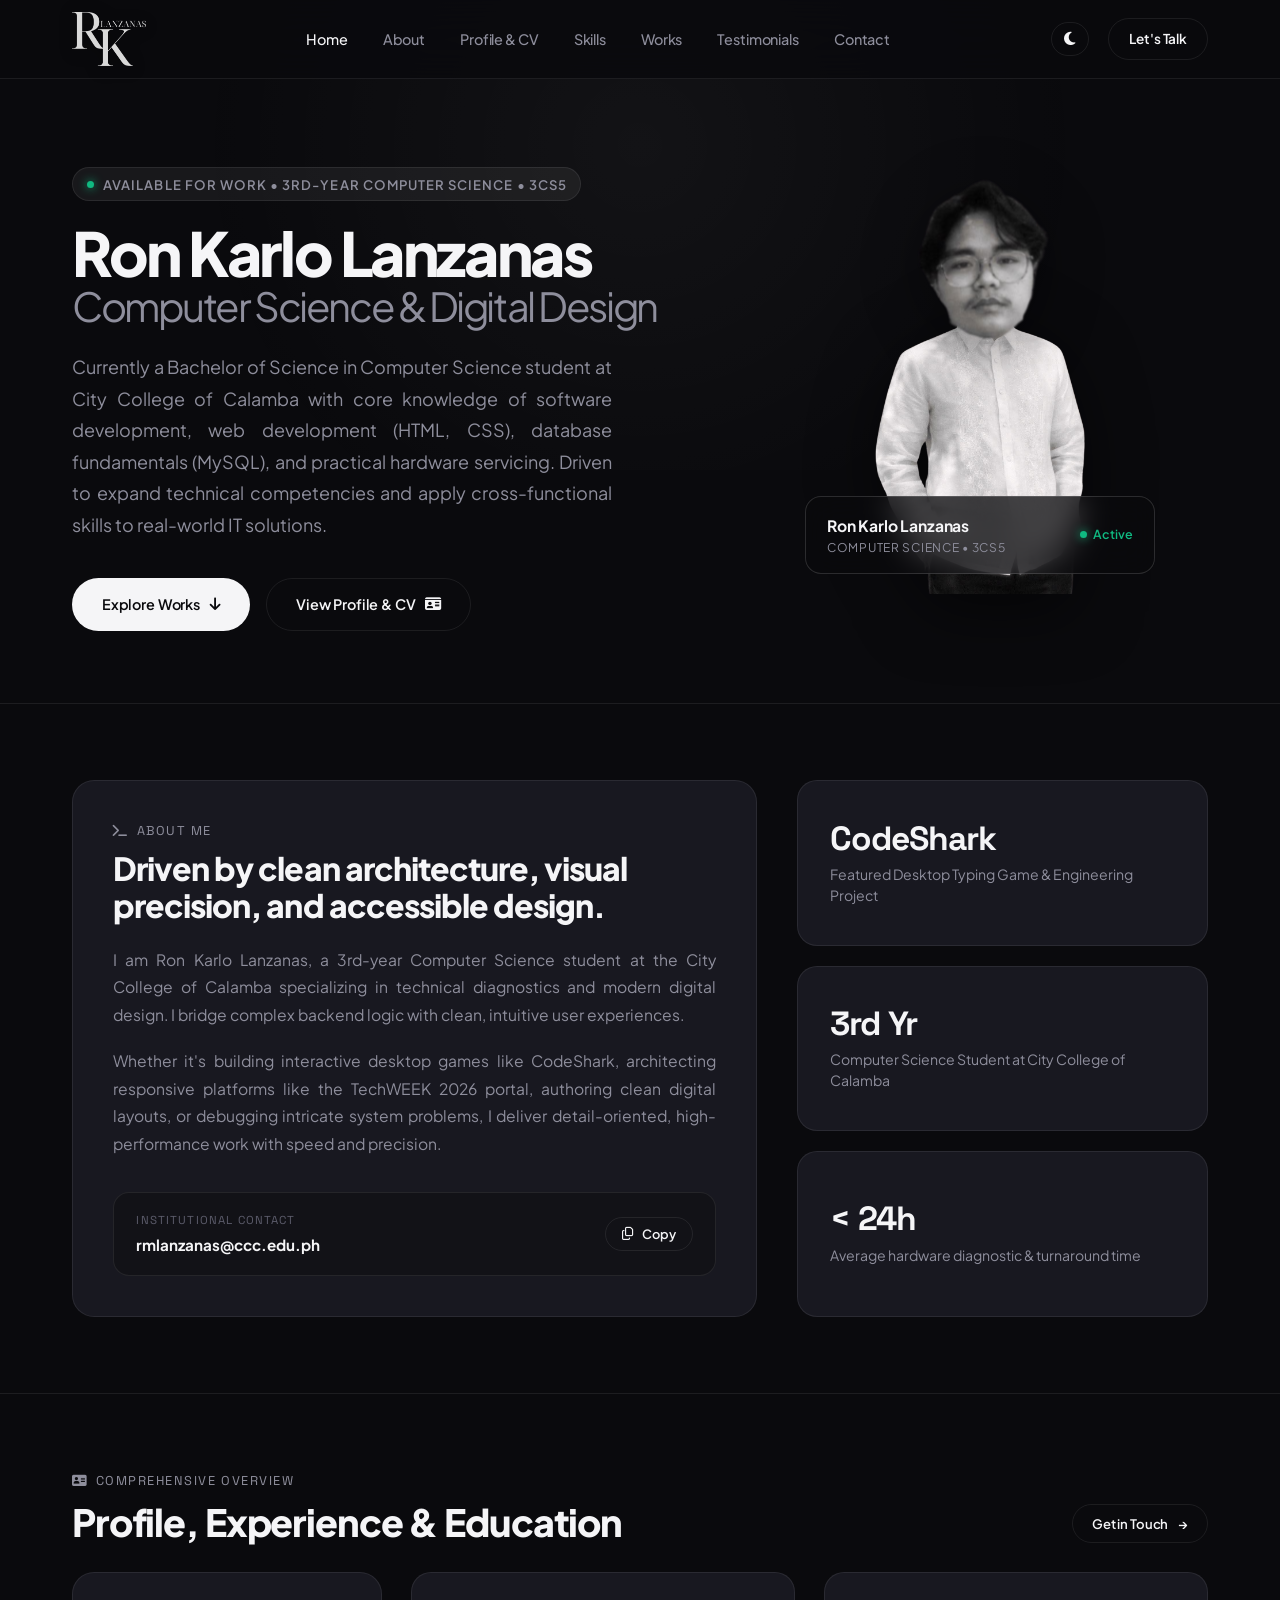
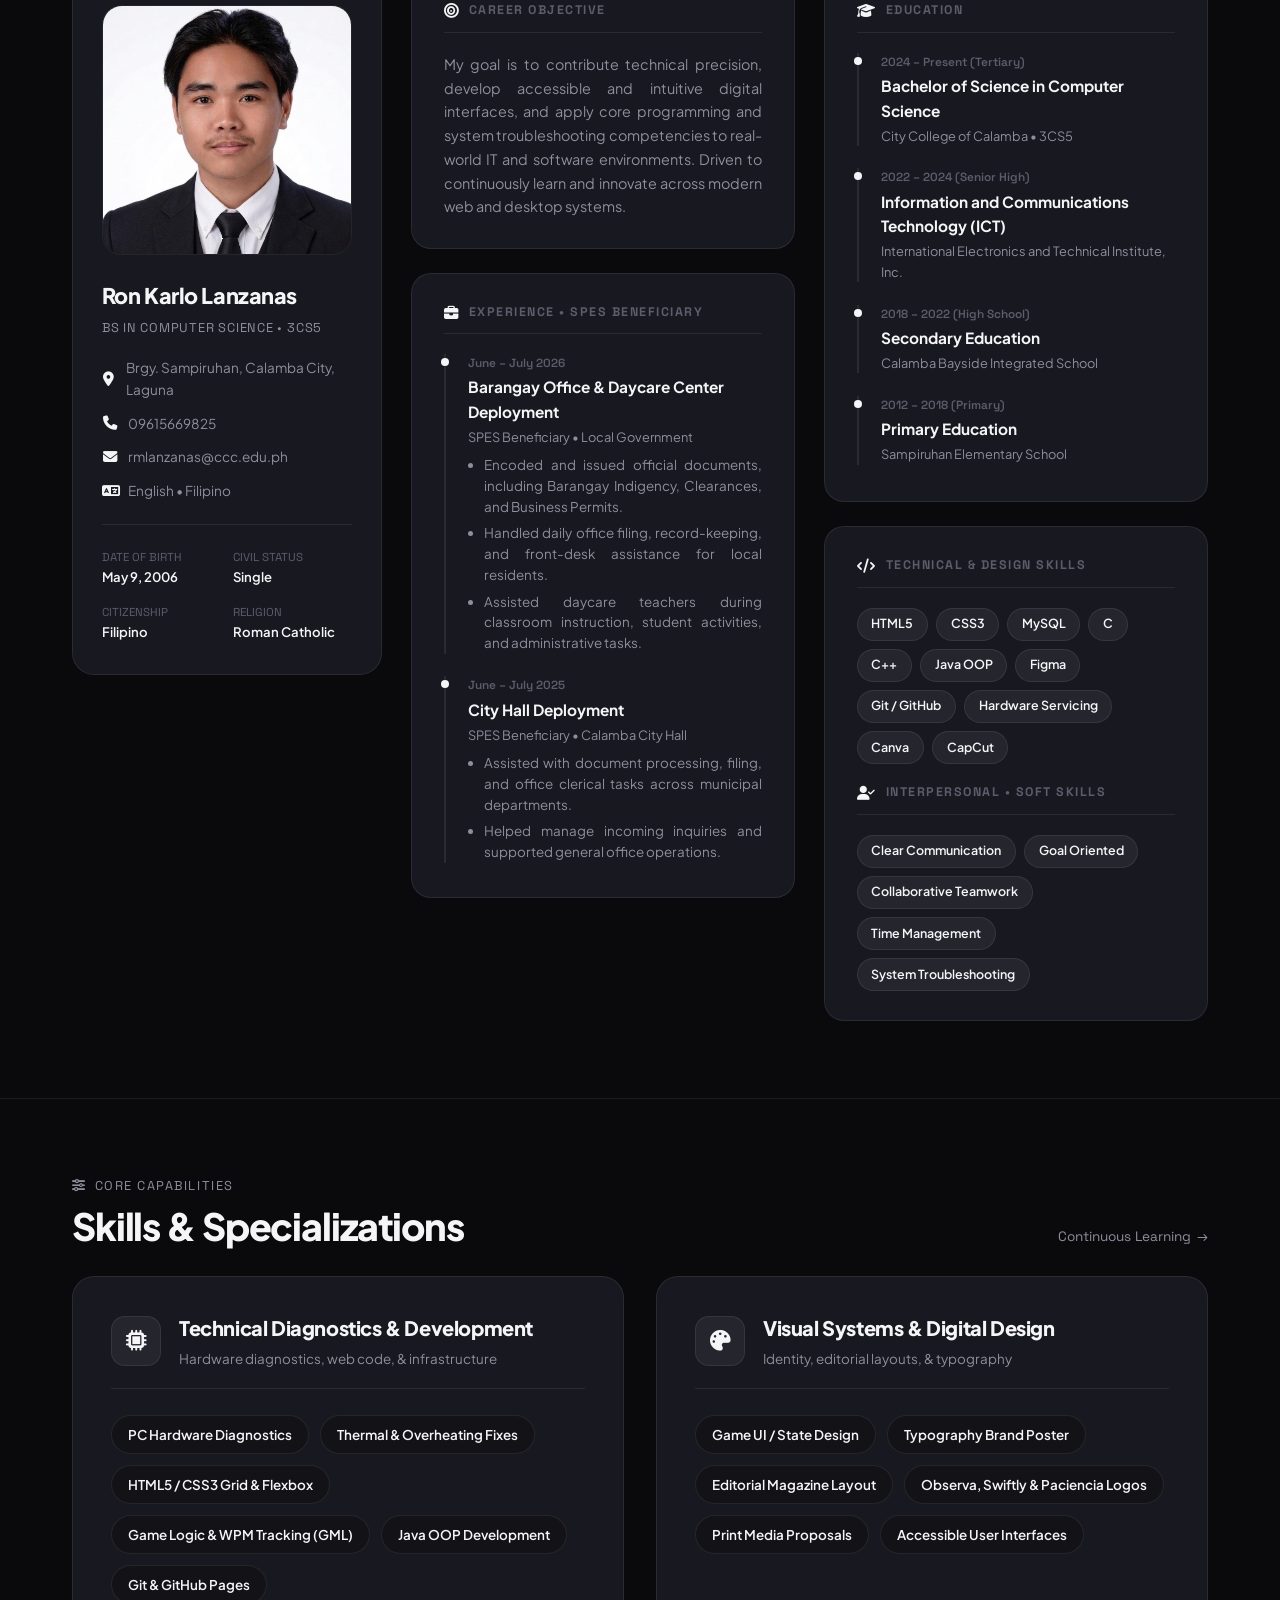
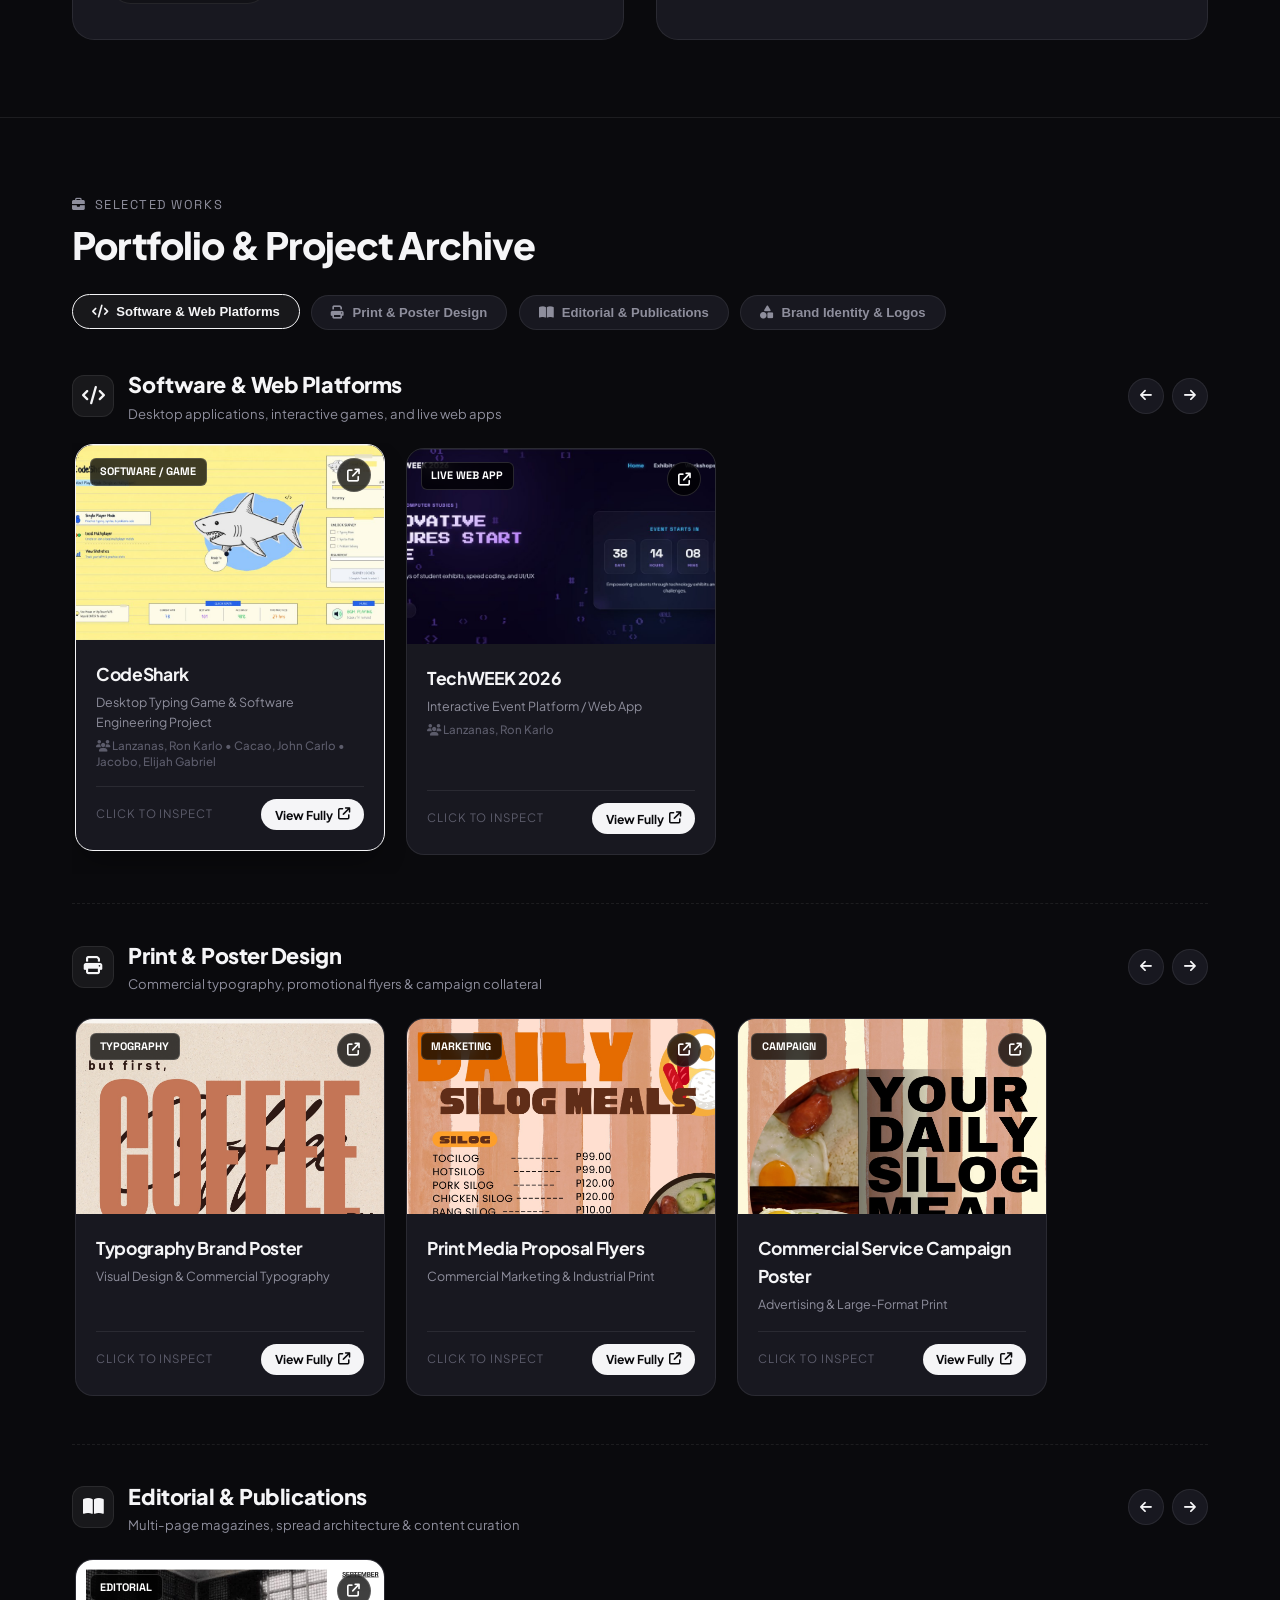
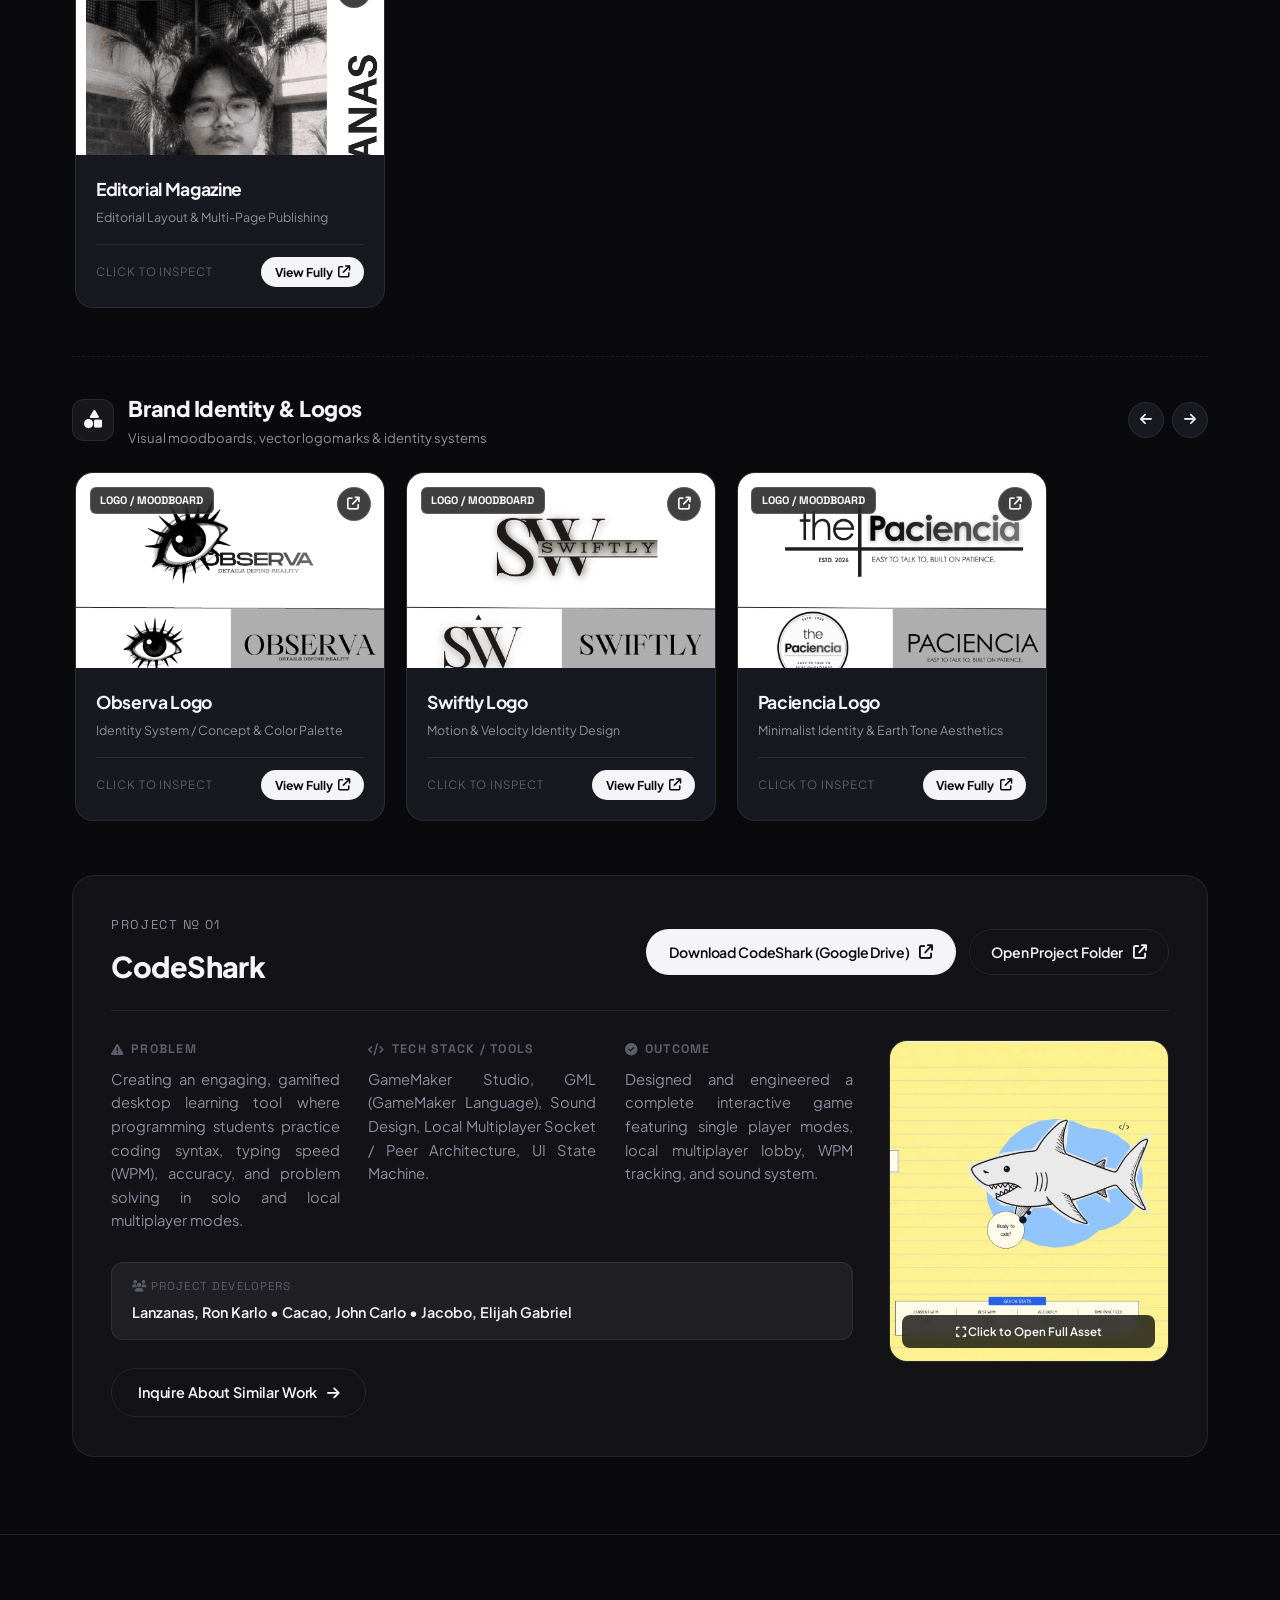
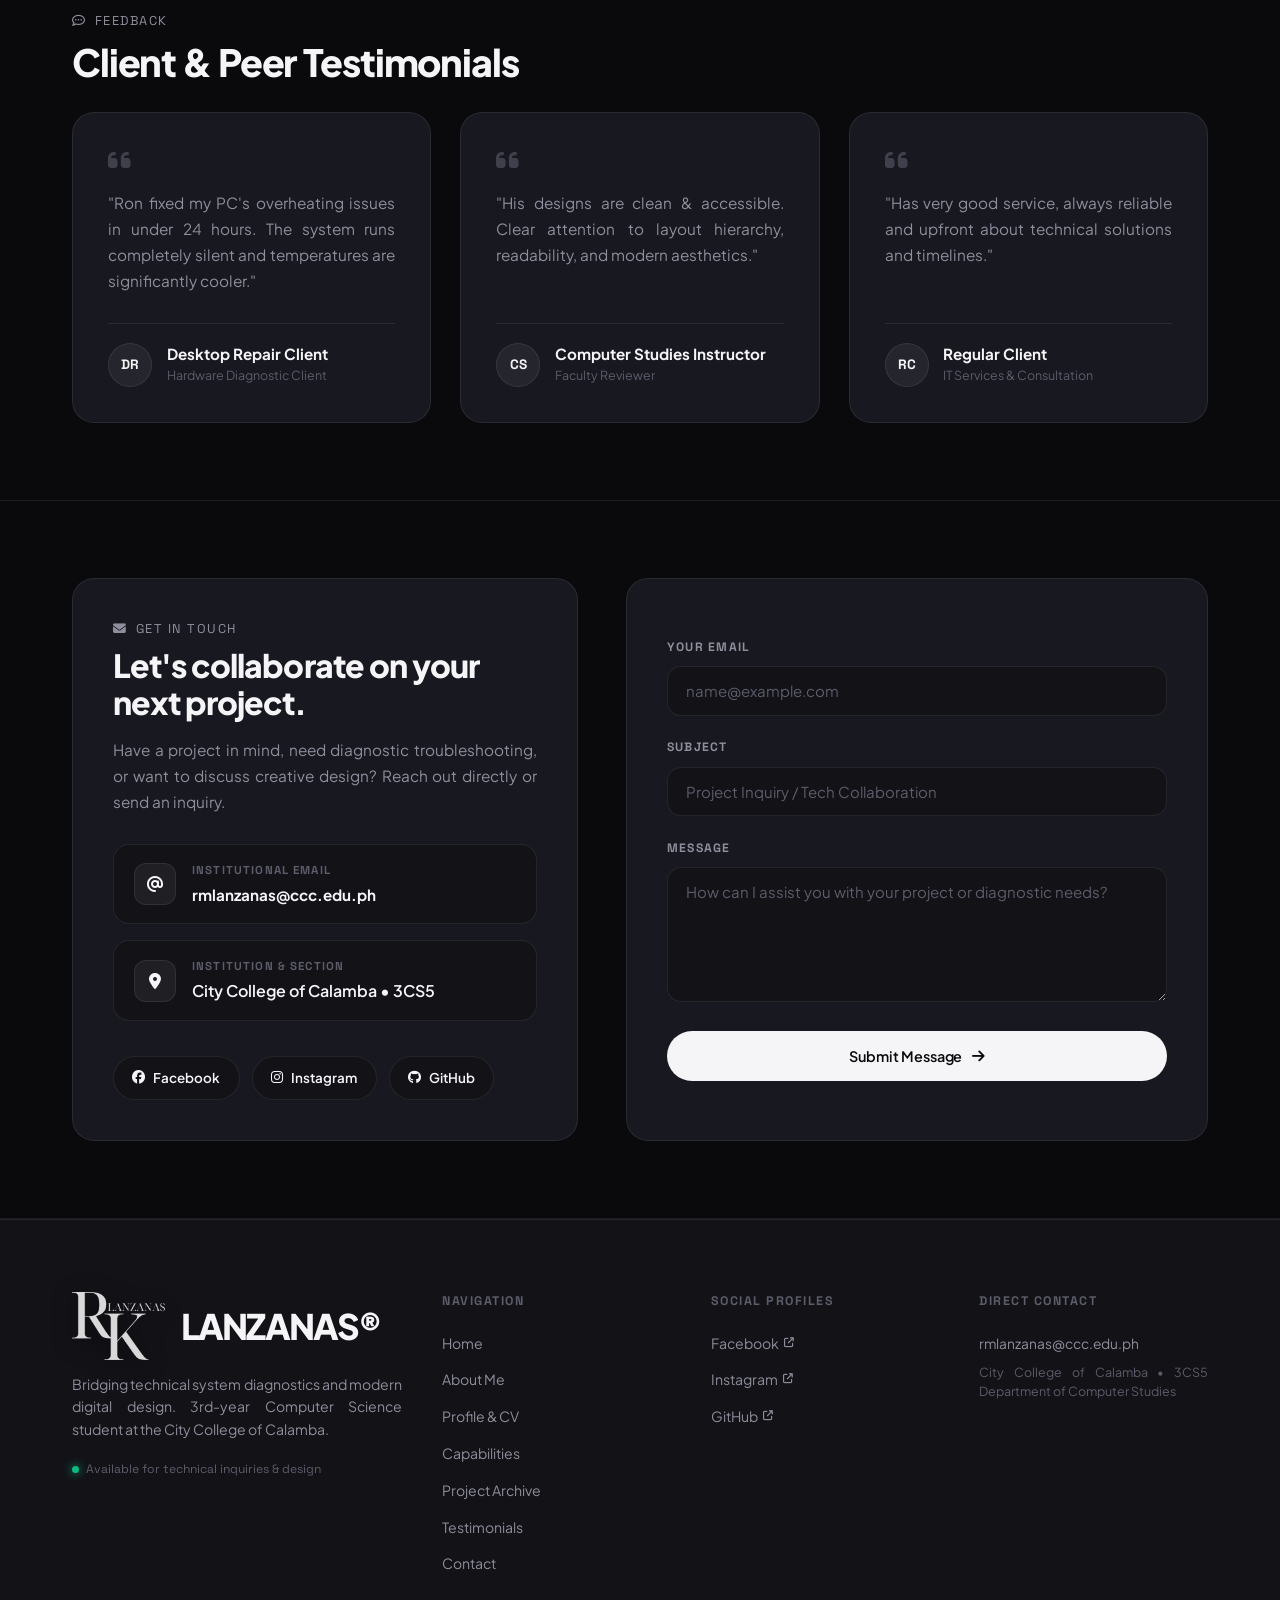
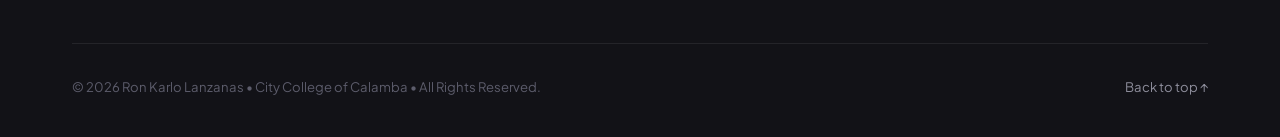
==== index.html @ 0e7bd40b "Initial commit: Ron Karlo Lanzanas Portfolio" ====
<!DOCTYPE html>
<html lang="en">
<head>
  <meta charset="UTF-8">
  <meta name="viewport" content="width=device-width, initial-scale=1.0">
  <title>Ron Karlo Lanzanas — Creative &amp; Technical Portfolio</title>
  
  <!-- Website Favicon from uploaded logo -->
  <link rel="icon" type="image/png" href="site-logo.png">

  <!-- Modern Clean Typography Fonts -->
  <link rel="preconnect" href="https://fonts.googleapis.com">
  <link rel="preconnect" href="https://fonts.gstatic.com" crossorigin>
  <link href="https://fonts.googleapis.com/css2?family=Plus+Jakarta+Sans:wght@300;400;500;600;700;800&family=Space+Grotesk:wght@400;500;600;700&display=swap" rel="stylesheet">
  
  <!-- FontAwesome Icons -->
  <link rel="stylesheet" href="https://cdnjs.cloudflare.com/ajax/libs/font-awesome/6.5.1/css/all.min.css">
  
  <!-- External CSS Stylesheet -->
  <link rel="stylesheet" href="css/style.css">
</head>
<body>

  <!-- Ambient lighting effect -->
  <div class="bg-ambient"></div>

  <!-- Header / Navigation Bar -->
  <header>
    <div class="container nav-inner">
      <a href="#home" class="brand-logo" title="Ron Karlo Lanzanas Portfolio">
        <img src="site-logo.png" alt="Ron Karlo Lanzanas Logo" class="nav-logo-img">
      </a>

      <ul class="nav-links">
        <li><a href="#home" class="active">Home</a></li>
        <li><a href="#about">About</a></li>
        <li><a href="#profile-overview">Profile &amp; CV</a></li>
        <li><a href="#skills">Skills</a></li>
        <li><a href="#portfolio">Works</a></li>
        <li><a href="#testimonials">Testimonials</a></li>
        <li><a href="#contact">Contact</a></li>
      </ul>

      <div class="nav-actions">
        <button id="themeToggle" class="theme-toggle-btn" title="Toggle Theme" aria-label="Toggle Theme">
          <i class="fa-solid fa-moon"></i>
        </button>
        <a href="#contact" class="btn btn-outline" style="padding: 0.55rem 1.25rem; font-size: 0.85rem;">Let's Talk</a>
      </div>
    </div>
  </header>

  <!-- Hero Section -->
  <section id="home" class="hero-section">
    <div class="container hero-grid">
      <div class="hero-text-content">
        <div class="hero-meta">
          <span class="hero-meta-dot"></span>
          <span>Available for work &bull; 3rd-Year Computer Science &bull; 3CS5</span>
        </div>
        
        <h1 class="hero-title">
          Ron Karlo Lanzanas
          <span>Computer Science &amp; Digital Design</span>
        </h1>

        <!-- User's profile summary -->
        <p class="hero-description">
          Currently a Bachelor of Science in Computer Science student at City College of Calamba with core knowledge of software development, web development (HTML, CSS), database fundamentals (MySQL), and practical hardware servicing. Driven to expand technical competencies and apply cross-functional skills to real-world IT solutions.
        </p>

        <div class="hero-actions">
          <a href="#portfolio" class="btn btn-primary">
            <span>Explore Works</span>
            <i class="fa-solid fa-arrow-down"></i>
          </a>
          <a href="#profile-overview" class="btn btn-outline">
            <span>View Profile &amp; CV</span>
            <i class="fa-solid fa-id-card"></i>
          </a>
        </div>
      </div>

      <!-- Hero Portrait Cutout with Interactive Cursor-Following Head -->
      <div class="hero-image-wrapper">
        <div class="hero-card-stack">
          <div class="profile-card" id="heroProfileCard">
            <img src="ron-body-nobg.png" id="heroBodyImg" class="hero-body-layer" alt="Ron Karlo Lanzanas Body Cutout">
            <img src="ron-head-nobg.png" id="heroHeadImg" class="hero-head-layer" alt="Ron Karlo Lanzanas Interactive Head">

            <div class="profile-badge-overlay">
              <div>
                <div class="badge-name">Ron Karlo Lanzanas</div>
                <div class="badge-role">Computer Science &bull; 3CS5</div>
              </div>
              <div class="badge-status">
                <span class="hero-meta-dot"></span> <span id="heroStatusLabel">Active</span>
              </div>
            </div>
          </div>
        </div>
      </div>
    </div>
  </section>

  <!-- About Me Section -->
  <section id="about" class="section-padding">
    <div class="container">
      <div class="about-grid">
        <div class="about-content">
          <div class="section-label">
            <i class="fa-solid fa-terminal"></i> About Me
          </div>
          <h2 class="section-title">Driven by clean architecture, visual precision, and accessible design.</h2>
          <p>
            I am Ron Karlo Lanzanas, a 3rd-year Computer Science student at the City College of Calamba specializing in technical diagnostics and modern digital design. I bridge complex backend logic with clean, intuitive user experiences.
          </p>
          <p>
            Whether it's building interactive desktop games like CodeShark, architecting responsive platforms like the TechWEEK 2026 portal, authoring clean digital layouts, or debugging intricate system problems, I deliver detail-oriented, high-performance work with speed and precision.
          </p>

          <div class="about-email-box">
            <div>
              <div class="email-label">Institutional Contact</div>
              <div class="email-val">rmlanzanas@ccc.edu.ph</div>
            </div>
            <button class="btn btn-outline" style="padding: 0.5rem 1rem; font-size: 0.8rem;" onclick="copyEmail()">
              <i class="fa-regular fa-copy"></i> Copy
            </button>
          </div>
        </div>

        <div class="about-visual-card">
          <div class="about-stat">
            <div class="about-stat-num">CodeShark</div>
            <div class="about-stat-desc">Featured Desktop Typing Game &amp; Engineering Project</div>
          </div>
          <div class="about-stat">
            <div class="about-stat-num">3rd Yr</div>
            <div class="about-stat-desc">Computer Science Student at City College of Calamba</div>
          </div>
          <div class="about-stat">
            <div class="about-stat-num">&lt; 24h</div>
            <div class="about-stat-desc">Average hardware diagnostic &amp; turnaround time</div>
          </div>
        </div>
      </div>
    </div>
  </section>

  <!-- =====================================================================
       PROFILE & CV OVERVIEW (Structured after Reference 1 with Data from Reference 2)
       ===================================================================== -->
  <section id="profile-overview" class="cv-overview-section">
    <div class="container">
      <div class="section-header">
        <div>
          <div class="section-label"><i class="fa-solid fa-address-card"></i> Comprehensive Overview</div>
          <h2 class="section-title">Profile, Experience &amp; Education</h2>
        </div>
        <div class="section-link-action">
          <a href="#contact" class="btn btn-outline" style="padding: 0.5rem 1.2rem; font-size: 0.82rem;">
            <span>Get in Touch</span> &rarr;
          </a>
        </div>
      </div>

      <div class="cv-grid-container">
        <!-- Col 1: Identity Card & Personal Info -->
        <div class="cv-card-identity">
          <div>
            <div class="cv-avatar-box">
              <img src="formal_portrait.jpg" alt="Ron Karlo Lanzanas Formal Photo">
            </div>

            <h3 class="cv-identity-name">Ron Karlo Lanzanas</h3>
            <p class="cv-identity-title">BS in Computer Science &bull; 3CS5</p>

            <ul class="cv-meta-list">
              <li>
                <i class="fa-solid fa-location-dot"></i>
                <span>Brgy. Sampiruhan, Calamba City, Laguna</span>
              </li>
              <li>
                <i class="fa-solid fa-phone"></i>
                <span>09615669825</span>
              </li>
              <li>
                <i class="fa-solid fa-envelope"></i>
                <span>rmlanzanas@ccc.edu.ph</span>
              </li>
              <li>
                <i class="fa-solid fa-language"></i>
                <span>English &bull; Filipino</span>
              </li>
            </ul>
          </div>

          <div style="padding-top: 1.2rem; border-top: 1px solid var(--border-color);">
            <div class="cv-data-grid">
              <div class="cv-data-item">
                <span class="cv-data-label">Date of Birth</span>
                <p class="cv-data-value">May 9, 2006</p>
              </div>
              <div class="cv-data-item">
                <span class="cv-data-label">Civil Status</span>
                <p class="cv-data-value">Single</p>
              </div>
              <div class="cv-data-item">
                <span class="cv-data-label">Citizenship</span>
                <p class="cv-data-value">Filipino</p>
              </div>
              <div class="cv-data-item">
                <span class="cv-data-label">Religion</span>
                <p class="cv-data-value">Roman Catholic</p>
              </div>
            </div>
          </div>
        </div>

        <!-- Col 2: Experience & Career Objective -->
        <div>
          <!-- Career Objective (Inspired by Ref 1 Objective box) -->
          <div class="cv-block">
            <div class="cv-block-header">
              <i class="fa-solid fa-bullseye"></i> Career Objective
            </div>
            <p style="font-size: 0.9rem; color: var(--text-muted); line-height: 1.65;">
              My goal is to contribute technical precision, develop accessible and intuitive digital interfaces, and apply core programming and system troubleshooting competencies to real-world IT and software environments. Driven to continuously learn and innovate across modern web and desktop systems.
            </p>
          </div>

          <!-- Professional Experience (from Resume) -->
          <div class="cv-block">
            <div class="cv-block-header">
              <i class="fa-solid fa-briefcase"></i> Experience &bull; SPES Beneficiary
            </div>

            <!-- Job 1 -->
            <div class="cv-timeline-item">
              <div class="cv-item-date">June &ndash; July 2026</div>
              <div class="cv-item-role">Barangay Office &amp; Daycare Center Deployment</div>
              <div class="cv-item-place">SPES Beneficiary &bull; Local Government</div>
              <ul class="cv-item-desc">
                <li>Encoded and issued official documents, including Barangay Indigency, Clearances, and Business Permits.</li>
                <li>Handled daily office filing, record-keeping, and front-desk assistance for local residents.</li>
                <li>Assisted daycare teachers during classroom instruction, student activities, and administrative tasks.</li>
              </ul>
            </div>

            <!-- Job 2 -->
            <div class="cv-timeline-item">
              <div class="cv-item-date">June &ndash; July 2025</div>
              <div class="cv-item-role">City Hall Deployment</div>
              <div class="cv-item-place">SPES Beneficiary &bull; Calamba City Hall</div>
              <ul class="cv-item-desc">
                <li>Assisted with document processing, filing, and office clerical tasks across municipal departments.</li>
                <li>Helped manage incoming inquiries and supported general office operations.</li>
              </ul>
            </div>
          </div>
        </div>

        <!-- Col 3: Education & Technical Competencies -->
        <div>
          <!-- Education History -->
          <div class="cv-block">
            <div class="cv-block-header">
              <i class="fa-solid fa-graduation-cap"></i> Education
            </div>

            <div class="cv-timeline-item">
              <div class="cv-item-date">2024 &ndash; Present (Tertiary)</div>
              <div class="cv-item-role">Bachelor of Science in Computer Science</div>
              <div class="cv-item-place">City College of Calamba &bull; 3CS5</div>
            </div>

            <div class="cv-timeline-item">
              <div class="cv-item-date">2022 &ndash; 2024 (Senior High)</div>
              <div class="cv-item-role">Information and Communications Technology (ICT)</div>
              <div class="cv-item-place">International Electronics and Technical Institute, Inc.</div>
            </div>

            <div class="cv-timeline-item">
              <div class="cv-item-date">2018 &ndash; 2022 (High School)</div>
              <div class="cv-item-role">Secondary Education</div>
              <div class="cv-item-place">Calamba Bayside Integrated School</div>
            </div>

            <div class="cv-timeline-item">
              <div class="cv-item-date">2012 &ndash; 2018 (Primary)</div>
              <div class="cv-item-role">Primary Education</div>
              <div class="cv-item-place">Sampiruhan Elementary School</div>
            </div>
          </div>

          <!-- Hard & Soft Skills Box (Inspired by Ref 1 Hard/Soft Skills layout) -->
          <div class="cv-block">
            <div class="cv-block-header">
              <i class="fa-solid fa-code"></i> Technical &amp; Design Skills
            </div>
            <div class="cv-pills-row" style="margin-bottom: 1.2rem;">
              <span class="cv-pill">HTML5</span>
              <span class="cv-pill">CSS3</span>
              <span class="cv-pill">MySQL</span>
              <span class="cv-pill">C</span>
              <span class="cv-pill">C++</span>
              <span class="cv-pill">Java OOP</span>
              <span class="cv-pill">Figma</span>
              <span class="cv-pill">Git / GitHub</span>
              <span class="cv-pill">Hardware Servicing</span>
              <span class="cv-pill">Canva</span>
              <span class="cv-pill">CapCut</span>
            </div>

            <div class="cv-block-header" style="margin-top: 1.2rem;">
              <i class="fa-solid fa-user-check"></i> Interpersonal &bull; Soft Skills
            </div>
            <div class="cv-pills-row">
              <span class="cv-pill">Clear Communication</span>
              <span class="cv-pill">Goal Oriented</span>
              <span class="cv-pill">Collaborative Teamwork</span>
              <span class="cv-pill">Time Management</span>
              <span class="cv-pill">System Troubleshooting</span>
            </div>
          </div>
        </div>
      </div>
    </div>
  </section>

  <!-- Skills Section -->
  <section id="skills" class="section-padding">
    <div class="container">
      <div class="section-header">
        <div>
          <div class="section-label"><i class="fa-solid fa-sliders"></i> Core Capabilities</div>
          <h2 class="section-title">Skills &amp; Specializations</h2>
        </div>
        <div class="section-link-action">
          <span>Continuous Learning</span> &rarr;
        </div>
      </div>

      <div class="skills-grid">
        <!-- Technical Skills -->
        <div class="skill-category-card">
          <div class="skill-cat-header">
            <div class="skill-icon-box">
              <i class="fa-solid fa-microchip"></i>
            </div>
            <div>
              <h3 class="skill-cat-title">Technical Diagnostics &amp; Development</h3>
              <p class="skill-cat-subtitle">Hardware diagnostics, web code, &amp; infrastructure</p>
            </div>
          </div>
          <div class="skill-tags">
            <span class="skill-tag">PC Hardware Diagnostics</span>
            <span class="skill-tag">Thermal &amp; Overheating Fixes</span>
            <span class="skill-tag">HTML5 / CSS3 Grid &amp; Flexbox</span>
            <span class="skill-tag">Game Logic &amp; WPM Tracking (GML)</span>
            <span class="skill-tag">Java OOP Development</span>
            <span class="skill-tag">Git &amp; GitHub Pages</span>
          </div>
        </div>

        <!-- Design & Analytical Skills -->
        <div class="skill-category-card">
          <div class="skill-cat-header">
            <div class="skill-icon-box">
              <i class="fa-solid fa-palette"></i>
            </div>
            <div>
              <h3 class="skill-cat-title">Visual Systems &amp; Digital Design</h3>
              <p class="skill-cat-subtitle">Identity, editorial layouts, &amp; typography</p>
            </div>
          </div>
          <div class="skill-tags">
            <span class="skill-tag">Game UI / State Design</span>
            <span class="skill-tag">Typography Brand Poster</span>
            <span class="skill-tag">Editorial Magazine Layout</span>
            <span class="skill-tag">Observa, Swiftly &amp; Paciencia Logos</span>
            <span class="skill-tag">Print Media Proposals</span>
            <span class="skill-tag">Accessible User Interfaces</span>
          </div>
        </div>
      </div>
    </div>
  </section>

  <!-- Portfolio & Project Archive Section (Separated into Categories with streamlined spacing) -->
  <section id="portfolio" class="section-padding">
    <div class="container">
      <div class="section-header">
        <div>
          <div class="section-label"><i class="fa-solid fa-briefcase"></i> Selected Works</div>
          <h2 class="section-title">Portfolio &amp; Project Archive</h2>
        </div>
      </div>

      <!-- Quick Category Jump Bar -->
      <div class="category-quick-nav">
        <button class="cat-pill-btn active" data-cat="software" onclick="jumpToCategory('software')">
          <i class="fa-solid fa-code"></i> Software &amp; Web Platforms
        </button>
        <button class="cat-pill-btn" data-cat="print" onclick="jumpToCategory('print')">
          <i class="fa-solid fa-print"></i> Print &amp; Poster Design
        </button>
        <button class="cat-pill-btn" data-cat="editorial" onclick="jumpToCategory('editorial')">
          <i class="fa-solid fa-book-open"></i> Editorial &amp; Publications
        </button>
        <button class="cat-pill-btn" data-cat="branding" onclick="jumpToCategory('branding')">
          <i class="fa-solid fa-shapes"></i> Brand Identity &amp; Logos
        </button>
      </div>

      <!-- Categories Container (Separate category sections rendered by main.js) -->
      <div id="categoriesContainer"></div>

      <!-- Project Detail Box with Live Preview and Redirect Action Links -->
      <div class="project-detail-panel" id="projectDetailPanel">
        <div class="project-detail-header">
          <div>
            <div class="section-label" id="detailNumber">PROJECT № 01</div>
            <h3 class="project-detail-title" id="detailTitle">CodeShark</h3>
          </div>
          <div style="display: flex; gap: 0.8rem; flex-wrap: wrap;">
            <a href="https://drive.google.com/drive/folders/1fra4YcWejXfrocQfoYDBPHqZmjQgm9KX" target="_blank" rel="noopener noreferrer" id="detailViewBtn" class="btn btn-primary" style="padding: 0.65rem 1.4rem; font-size: 0.88rem;">
              <span>Download CodeShark</span>
              <i class="fa-solid fa-download"></i>
            </a>
            <a href="https://drive.google.com/drive/folders/1fra4YcWejXfrocQfoYDBPHqZmjQgm9KX" target="_blank" rel="noopener noreferrer" id="detailDriveBtn" class="btn btn-outline" style="padding: 0.65rem 1.3rem; font-size: 0.88rem;">
              <span>Open Project Folder</span>
              <i class="fa-solid fa-arrow-up-right-from-square"></i>
            </a>
          </div>
        </div>

        <div class="project-detail-grid">
          <div>
            <div class="detail-grid">
              <div class="detail-item">
                <h4><i class="fa-solid fa-triangle-exclamation"></i> Problem</h4>
                <p id="detailProblem">
                  Creating an engaging, gamified desktop learning tool where programming students practice coding syntax, typing speed (WPM), accuracy, and problem solving in solo and local multiplayer modes.
                </p>
              </div>

              <div class="detail-item">
                <h4><i class="fa-solid fa-code"></i> Tech Stack / Tools</h4>
                <p id="detailTech">
                  GameMaker Studio, GML (GameMaker Language), Sound Design, Local Multiplayer Socket / Peer Architecture, UI State Machine.
                </p>
              </div>

              <div class="detail-item">
                <h4><i class="fa-solid fa-circle-check"></i> Outcome</h4>
                <p id="detailOutcome">
                  Designed and engineered a complete interactive game featuring single player modes, local multiplayer lobby, WPM tracking, and sound system.
                </p>
              </div>
            </div>

            <!-- Developers attribution field (shown ONLY when developers are defined) -->
            <div id="detailDevsBox" style="margin-bottom: 1.8rem; padding: 0.9rem 1.2rem; background: var(--badge-bg); border: 1px solid var(--border-color); border-radius: 12px;">
              <span style="font-family: var(--font-mono); font-size: 0.72rem; text-transform: uppercase; letter-spacing: 0.1em; color: var(--text-dim); display: block; margin-bottom: 0.2rem;">
                <i class="fa-solid fa-users"></i> Project Developers
              </span>
              <span id="detailDevs" style="font-size: 0.9rem; font-weight: 600; color: var(--text-main);">
                Lanzanas, Ron Karlo &bull; Cacao, John Carlo &bull; Jacobo, Elijah Gabriel
              </span>
            </div>

            <div class="detail-actions">
              <a href="#contact" class="btn btn-outline" style="padding: 0.75rem 1.6rem;">
                <span>Inquire About Similar Work</span>
                <i class="fa-solid fa-arrow-right"></i>
              </a>
            </div>
          </div>

          <!-- Clickable Sidebar Thumbnail that also redirects to the project view -->
          <div class="detail-preview-box" title="Click to view full asset" id="detailPreviewBox">
            <img src="project_codeshark.jpg" id="detailPreviewImg" alt="Project Preview">
            <div class="detail-preview-badge">
              <i class="fa-solid fa-expand"></i> Click to Open Full Asset
            </div>
          </div>
        </div>
      </div>

    </div>
  </section>

  <!-- Testimonials Section -->
  <section id="testimonials" class="section-padding">
    <div class="container">
      <div class="section-header">
        <div>
          <div class="section-label"><i class="fa-regular fa-comment-dots"></i> Feedback</div>
          <h2 class="section-title">Client &amp; Peer Testimonials</h2>
        </div>
      </div>

      <div class="testimonials-grid">
        <!-- Testimonial 1 -->
        <div class="testimonial-card">
          <div>
            <i class="fa-solid fa-quote-left quote-icon"></i>
            <p class="testimonial-text">
              "Ron fixed my PC's overheating issues in under 24 hours. The system runs completely silent and temperatures are significantly cooler."
            </p>
          </div>
          <div class="testimonial-author">
            <div class="author-avatar">DR</div>
            <div>
              <div class="author-name">Desktop Repair Client</div>
              <div class="author-title">Hardware Diagnostic Client</div>
            </div>
          </div>
        </div>

        <!-- Testimonial 2 -->
        <div class="testimonial-card">
          <div>
            <i class="fa-solid fa-quote-left quote-icon"></i>
            <p class="testimonial-text">
              "His designs are clean &amp; accessible. Clear attention to layout hierarchy, readability, and modern aesthetics."
            </p>
          </div>
          <div class="testimonial-author">
            <div class="author-avatar">CS</div>
            <div>
              <div class="author-name">Computer Studies Instructor</div>
              <div class="author-title">Faculty Reviewer</div>
            </div>
          </div>
        </div>

        <!-- Testimonial 3 -->
        <div class="testimonial-card">
          <div>
            <i class="fa-solid fa-quote-left quote-icon"></i>
            <p class="testimonial-text">
              "Has very good service, always reliable and upfront about technical solutions and timelines."
            </p>
          </div>
          <div class="testimonial-author">
            <div class="author-avatar">RC</div>
            <div>
              <div class="author-name">Regular Client</div>
              <div class="author-title">IT Services &amp; Consultation</div>
            </div>
          </div>
        </div>
      </div>
    </div>
  </section>

  <!-- Contact & Message Section -->
  <section id="contact" class="section-padding">
    <div class="container">
      <div class="contact-grid">
        <!-- Direct Contacts Column -->
        <div class="contact-info-col">
          <div class="section-label"><i class="fa-solid fa-envelope"></i> Get In Touch</div>
          <h3>Let's collaborate on your next project.</h3>
          <p>
            Have a project in mind, need diagnostic troubleshooting, or want to discuss creative design? Reach out directly or send an inquiry.
          </p>

          <div class="direct-contact-item">
            <div class="direct-icon">
              <i class="fa-solid fa-at"></i>
            </div>
            <div class="direct-detail">
              <h4>Institutional Email</h4>
              <a href="mailto:rmlanzanas@ccc.edu.ph">rmlanzanas@ccc.edu.ph</a>
            </div>
          </div>

          <div class="direct-contact-item">
            <div class="direct-icon">
              <i class="fa-solid fa-location-dot"></i>
            </div>
            <div class="direct-detail">
              <h4>Institution &amp; Section</h4>
              <span style="color: var(--text-main); font-weight: 600;">City College of Calamba &bull; 3CS5</span>
            </div>
          </div>

          <!-- Social Links with requested URLs -->
          <div class="social-links">
            <a href="https://www.facebook.com/RonKarlo.L/" target="_blank" rel="noopener noreferrer" class="social-btn">
              <i class="fa-brands fa-facebook"></i> Facebook
            </a>
            <a href="https://www.instagram.com/rk.lanz/" target="_blank" rel="noopener noreferrer" class="social-btn">
              <i class="fa-brands fa-instagram"></i> Instagram
            </a>
            <a href="https://github.com/RKLanzanas" target="_blank" rel="noopener noreferrer" class="social-btn">
              <i class="fa-brands fa-github"></i> GitHub
            </a>
          </div>
        </div>

        <!-- Interactive Contact Form -->
        <div class="contact-form-card">
          <form id="contactForm" onsubmit="handleFormSubmit(event)">
            <div class="form-group">
              <label for="formEmail">Your Email</label>
              <input type="email" id="formEmail" class="form-control" placeholder="name@example.com" required>
            </div>

            <div class="form-group">
              <label for="formSubject">Subject</label>
              <input type="text" id="formSubject" class="form-control" placeholder="Project Inquiry / Tech Collaboration" required>
            </div>

            <div class="form-group">
              <label for="formMessage">Message</label>
              <textarea id="formMessage" class="form-control" placeholder="How can I assist you with your project or diagnostic needs?" required></textarea>
            </div>

            <button type="submit" class="btn btn-primary" style="width: 100%; padding: 0.95rem;">
              <span>Submit Message</span>
              <i class="fa-solid fa-arrow-right"></i>
            </button>
          </form>
        </div>
      </div>
    </div>
  </section>

  <!-- Clean, Spacious, Highly-Readable Balanced Footer -->
  <footer>
    <div class="container">
      <div class="footer-main-grid">
        <!-- Col 1: Brand & Large Visible Logo -->
        <div class="footer-brand-wrap">
          <div class="footer-brand">
            <img src="site-logo.png" alt="Ron Karlo Lanzanas Official Logo" class="footer-logo-img">
            <span class="footer-brand-text">LANZANAS&reg;</span>
          </div>
          <p class="footer-brand-tagline">
            Bridging technical system diagnostics and modern digital design. 3rd-year Computer Science student at the City College of Calamba.
          </p>
          <div class="footer-badge-item">
            <span class="hero-meta-dot"></span> Available for technical inquiries &amp; design
          </div>
        </div>

        <!-- Col 2: Navigation Links -->
        <div class="footer-col">
          <h5>Navigation</h5>
          <ul>
            <li><a href="#home">Home</a></li>
            <li><a href="#about">About Me</a></li>
            <li><a href="#profile-overview">Profile &amp; CV</a></li>
            <li><a href="#skills">Capabilities</a></li>
            <li><a href="#portfolio">Project Archive</a></li>
            <li><a href="#testimonials">Testimonials</a></li>
            <li><a href="#contact">Contact</a></li>
          </ul>
        </div>

        <!-- Col 3: Social Profiles -->
        <div class="footer-col">
          <h5>Social Profiles</h5>
          <ul>
            <li><a href="https://www.facebook.com/RonKarlo.L/" target="_blank" rel="noopener">Facebook <i class="fa-solid fa-arrow-up-right-from-square" style="font-size: 0.65rem;"></i></a></li>
            <li><a href="https://www.instagram.com/rk.lanz/" target="_blank" rel="noopener">Instagram <i class="fa-solid fa-arrow-up-right-from-square" style="font-size: 0.65rem;"></i></a></li>
            <li><a href="https://github.com/RKLanzanas" target="_blank" rel="noopener">GitHub <i class="fa-solid fa-arrow-up-right-from-square" style="font-size: 0.65rem;"></i></a></li>
          </ul>
        </div>

        <!-- Col 4: Direct Inquiries -->
        <div class="footer-col">
          <h5>Direct Contact</h5>
          <a href="mailto:rmlanzanas@ccc.edu.ph" class="footer-contact-link">
            rmlanzanas@ccc.edu.ph
          </a>
          <p style="font-size: 0.78rem; color: var(--text-dim); margin-top: 0.5rem; line-height: 1.5;">
            City College of Calamba &bull; 3CS5 Department of Computer Studies
          </p>
        </div>
      </div>

      <div class="footer-bottom">
        <div>
          &copy; 2026 Ron Karlo Lanzanas &bull; City College of Calamba &bull; All Rights Reserved.
        </div>
        <div>
          <a href="#home">Back to top &uarr;</a>
        </div>
      </div>
    </div>
  </footer>

  <!-- Modal Pop-Out: Full Project Viewer -->
  <div class="project-modal" id="projectModal" onclick="closeProjectModal(event)">
    <div class="modal-dialog" onclick="event.stopPropagation()">
      <div class="modal-header">
        <div>
          <span class="modal-badge" id="modalBadge">SOFTWARE / GAME</span>
          <h3 class="modal-title" id="modalTitle">Project Title</h3>
        </div>
        <button class="modal-close-btn" onclick="closeProjectModal()" aria-label="Close modal">
          <i class="fa-solid fa-xmark"></i>
        </button>
      </div>

      <div class="modal-body">
        <div class="modal-image-wrapper" id="modalImageWrapper">
          <!-- Single image view -->
          <img src="" id="modalImg" alt="Project Full Preview">
          <!-- Fanned Playing-Card Deck Gallery (shown when project has multiple photos) -->
          <div class="fanned-deck-stage" id="modalFannedDeck" style="display: none;">
            <div class="fanned-deck-cards" id="fannedDeckCards"></div>
            <div class="fanned-deck-controls">
              <button type="button" class="deck-nav-btn" onclick="cycleFannedCard(-1, event)" aria-label="Previous Photo">
                <i class="fa-solid fa-chevron-left"></i>
              </button>
              <span class="fanned-deck-counter" id="fannedDeckCounter">1 / 4 &bull; Click any card to bring to front</span>
              <button type="button" class="deck-nav-btn" onclick="cycleFannedCard(1, event)" aria-label="Next Photo">
                <i class="fa-solid fa-chevron-right"></i>
              </button>
            </div>
          </div>
        </div>

        <div class="modal-content-details">
          <div class="modal-detail-item">
            <h4><i class="fa-solid fa-layer-group"></i> Category &bull; Tag</h4>
            <p id="modalTag">Category Description</p>
          </div>
          
          <!-- Modal developers field: only shown if developers exist -->
          <div class="modal-detail-item" id="modalDevsBox">
            <h4><i class="fa-solid fa-users"></i> Developers</h4>
            <p id="modalDevs" style="font-weight: 600; color: var(--text-main);"></p>
          </div>

          <div class="modal-detail-item">
            <h4><i class="fa-solid fa-triangle-exclamation"></i> Problem</h4>
            <p id="modalProblem">Problem statement</p>
          </div>
          <div class="modal-detail-item">
            <h4><i class="fa-solid fa-code"></i> Tech Stack</h4>
            <p id="modalTech">Technologies used</p>
          </div>
          <div class="modal-detail-item">
            <h4><i class="fa-solid fa-circle-check"></i> Outcome</h4>
            <p id="modalOutcome">Outcome result</p>
          </div>
        </div>
      </div>

      <div class="modal-footer">
        <button class="btn btn-outline" onclick="closeProjectModal()" style="padding: 0.65rem 1.3rem;">
          Close
        </button>
        <div style="display: flex; gap: 0.8rem; flex-wrap: wrap;">
          <a href="#" target="_blank" rel="noopener noreferrer" id="modalDriveBtn" class="btn btn-outline" style="padding: 0.65rem 1.4rem;">
            <span>Project Folder</span>
            <i class="fa-solid fa-arrow-up-right-from-square"></i>
          </a>
          <a href="#" target="_blank" rel="noopener noreferrer" id="modalActionBtn" class="btn btn-primary" style="padding: 0.65rem 1.5rem;">
            <span>Download / View Asset</span>
            <i class="fa-solid fa-arrow-up-right-from-square"></i>
          </a>
        </div>
      </div>
    </div>
  </div>

  <!-- Toast Notification element -->
  <div class="toast" id="toastNotification">
    <i class="fa-solid fa-check"></i>
    <span id="toastMsg">Message sent successfully!</span>
  </div>

  <!-- External Interactive JavaScript -->
  <script src="js/main.js"></script>
</body>
</html>
---- css/style.css ----
:root {
  --bg-primary: #0a0a0d;
  --bg-secondary: #121217;
  --bg-card: #181820;
  --bg-card-hover: #20202c;
  --border-color: rgba(255, 255, 255, 0.08);
  --border-focus: rgba(255, 255, 255, 0.25);
  --text-main: #f5f5f7;
  --text-muted: #8e8e9c;
  --text-dim: #5c5c6b;
  --accent-white: #ffffff;
  --accent-glow: rgba(255, 255, 255, 0.04);
  --badge-bg: rgba(255, 255, 255, 0.06);
  --transition-smooth: all 0.35s cubic-bezier(0.16, 1, 0.3, 1);
  --font-main: 'Plus Jakarta Sans', -apple-system, BlinkMacSystemFont, sans-serif;
  --font-mono: 'Space Grotesk', monospace, sans-serif;
}

[data-theme="light"] {
  --bg-primary: #f8f8fa;
  --bg-secondary: #ececf2;
  --bg-card: #ffffff;
  --bg-card-hover: #f9f9fb;
  --border-color: rgba(0, 0, 0, 0.09);
  --border-focus: rgba(0, 0, 0, 0.28);
  --text-main: #0e0e12;
  --text-muted: #5e5e6f;
  --text-dim: #9898a6;
  --accent-white: #0a0a0d;
  --accent-glow: rgba(0, 0, 0, 0.04);
  --badge-bg: rgba(0, 0, 0, 0.05);
}

* {
  box-sizing: border-box;
  margin: 0;
  padding: 0;
}

html {
  scroll-behavior: smooth;
}

body {
  background-color: var(--bg-primary);
  color: var(--text-main);
  font-family: var(--font-main);
  line-height: 1.6;
  overflow-x: hidden;
  transition: background-color 0.4s ease, color 0.4s ease;
  -webkit-font-smoothing: antialiased;
}

p {
  text-align: justify;
  text-justify: inter-word;
}

/* Ambient glow */
.bg-ambient {
  position: fixed;
  top: -20%;
  left: 50%;
  transform: translateX(-50%);
  width: 1100px;
  height: 650px;
  background: radial-gradient(circle, rgba(255, 255, 255, 0.04) 0%, rgba(0, 0, 0, 0) 70%);
  pointer-events: none;
  z-index: 0;
}

/* Container */
.container {
  max-width: 1200px;
  margin: 0 auto;
  padding: 0 2rem;
  position: relative;
  z-index: 1;
}

/* Header & Nav */
header {
  position: sticky;
  top: 0;
  z-index: 100;
  backdrop-filter: blur(20px);
  -webkit-backdrop-filter: blur(20px);
  background: rgba(10, 10, 13, 0.85);
  border-bottom: 1px solid var(--border-color);
  transition: var(--transition-smooth);
}

[data-theme="light"] header {
  background: rgba(248, 248, 250, 0.9);
}

.nav-inner {
  display: flex;
  justify-content: space-between;
  align-items: center;
  height: 78px;
}

.brand-logo {
  font-size: 1.3rem;
  font-weight: 800;
  letter-spacing: -0.04em;
  text-transform: uppercase;
  color: var(--text-main);
  text-decoration: none;
  display: flex;
  align-items: center;
  gap: 0.85rem;
}

.nav-logo-img {
  height: 54px;
  width: auto;
  max-width: 80px;
  object-fit: contain;
  filter: drop-shadow(0 2px 8px rgba(0, 0, 0, 0.4));
  transition: var(--transition-smooth);
}

.brand-logo:hover .nav-logo-img {
  transform: scale(1.08) rotate(-3deg);
}

.brand-logo span {
  font-family: var(--font-mono);
  font-size: 0.9rem;
  color: var(--text-muted);
  font-weight: 600;
  letter-spacing: 0.02em;
}

.nav-links {
  display: flex;
  gap: 2.2rem;
  list-style: none;
}

.nav-links a {
  color: var(--text-muted);
  text-decoration: none;
  font-size: 0.9rem;
  font-weight: 500;
  letter-spacing: -0.01em;
  transition: var(--transition-smooth);
  position: relative;
  padding: 0.3rem 0;
}

.nav-links a:hover,
.nav-links a.active {
  color: var(--text-main);
}

.nav-links a::after {
  content: '';
  position: absolute;
  bottom: 0;
  left: 0;
  width: 0%;
  height: 1.5px;
  background: var(--text-main);
  transition: width 0.3s ease;
}

.nav-links a:hover::after {
  width: 100%;
}

.nav-actions {
  display: flex;
  align-items: center;
  gap: 1.2rem;
}

.theme-toggle-btn {
  background: transparent;
  border: 1px solid var(--border-color);
  color: var(--text-main);
  padding: 0.55rem 0.8rem;
  border-radius: 999px;
  cursor: pointer;
  display: flex;
  align-items: center;
  justify-content: center;
  transition: var(--transition-smooth);
  font-size: 0.95rem;
}

.theme-toggle-btn:hover {
  border-color: var(--border-focus);
  background: var(--badge-bg);
  transform: translateY(-1px);
}

/* Buttons */
.btn {
  display: inline-flex;
  align-items: center;
  justify-content: center;
  gap: 0.6rem;
  padding: 0.85rem 1.8rem;
  font-size: 0.9rem;
  font-weight: 600;
  letter-spacing: -0.01em;
  border-radius: 999px;
  text-decoration: none;
  cursor: pointer;
  transition: var(--transition-smooth);
  border: 1px solid transparent;
  font-family: var(--font-main);
}

.btn-primary {
  background-color: var(--text-main);
  color: var(--bg-primary);
}

.btn-primary:hover {
  opacity: 0.9;
  transform: translateY(-2px);
  box-shadow: 0 12px 25px -5px rgba(255, 255, 255, 0.16);
}

[data-theme="light"] .btn-primary:hover {
  box-shadow: 0 12px 25px -5px rgba(0, 0, 0, 0.16);
}

.btn-outline {
  background: transparent;
  color: var(--text-main);
  border-color: var(--border-color);
}

.btn-outline:hover {
  border-color: var(--border-focus);
  background: var(--badge-bg);
  transform: translateY(-2px);
}

/* Hero Section */
.hero-section {
  padding: 5.5rem 0 4.5rem;
  border-bottom: 1px solid var(--border-color);
}

.hero-grid {
  display: grid;
  grid-template-columns: 1.15fr 0.85fr;
  align-items: center;
  gap: 4rem;
}

.hero-meta {
  display: inline-flex;
  align-items: center;
  gap: 0.6rem;
  font-size: 0.82rem;
  text-transform: uppercase;
  letter-spacing: 0.08em;
  color: var(--text-muted);
  font-weight: 600;
  margin-bottom: 1.25rem;
  padding: 0.35rem 0.85rem;
  background: var(--badge-bg);
  border: 1px solid var(--border-color);
  border-radius: 999px;
}

.hero-meta-dot {
  width: 7px;
  height: 7px;
  border-radius: 50%;
  background: #10b981;
  box-shadow: 0 0 10px #10b981;
}

.hero-title {
  font-size: 3.8rem;
  font-weight: 800;
  line-height: 1.05;
  letter-spacing: -0.04em;
  margin-bottom: 1.5rem;
  color: var(--text-main);
}

.hero-title span {
  display: block;
  color: var(--text-muted);
  font-weight: 400;
  font-size: 2.5rem;
}

.hero-description {
  font-size: 1.125rem;
  color: var(--text-muted);
  margin-bottom: 2.4rem;
  max-width: 540px;
  line-height: 1.75;
}

.hero-actions {
  display: flex;
  gap: 1rem;
  align-items: center;
  flex-wrap: wrap;
}

/* Hero Portrait Photo & Interactive 8-Bit Pixelated Person */
.hero-image-wrapper {
  position: relative;
  display: flex;
  justify-content: center;
}

.hero-card-stack {
  width: 100%;
  max-width: 390px;
  display: flex;
  flex-direction: column;
  gap: 1rem;
}

.profile-card {
  position: relative;
  width: 100%;
  aspect-ratio: 1 / 1;
  border-radius: 0;
  overflow: visible;
  background: transparent;
  border: none;
  box-shadow: none;
  perspective: 900px;
}

[data-theme="light"] .profile-card {
  background: transparent;
}

.profile-card img {
  position: absolute;
  inset: 0;
  width: 100%;
  height: 100%;
  object-fit: contain;
  object-position: center bottom;
  padding-top: 0.75rem;
  pointer-events: none;
  user-select: none;
}

.hero-body-layer {
  z-index: 2;
  filter: drop-shadow(0 16px 32px rgba(0, 0, 0, 0.55));
  transition: transform 0.25s ease-out;
}

.hero-head-layer {
  z-index: 3;
  transform-origin: 50.8% 23.5%;
  transform: scale(1.65);
  will-change: transform;
  filter: drop-shadow(0 8px 18px rgba(0, 0, 0, 0.38));
}

/* Pixelated Canvas Layer */
.hero-pixel-canvas {
  position: absolute;
  inset: 0;
  width: 100%;
  height: 100%;
  object-fit: cover;
  image-rendering: pixelated;
  image-rendering: crisp-edges;
  opacity: 0;
  pointer-events: none;
  z-index: 3;
  transition: opacity 0.35s ease, transform 0.35s ease;
}

.profile-card.pixel-active img {
  opacity: 0;
}

.profile-card.pixel-active .hero-pixel-canvas {
  opacity: 1;
  animation: pixelGlitchPop 0.35s steps(4) forwards;
}

@keyframes pixelGlitchPop {
  0% {
    transform: scale(1.06);
    filter: contrast(1.8) brightness(1.3);
  }
  50% {
    transform: scale(0.98) translate(-3px, 2px);
    filter: contrast(1.4) saturate(1.4);
  }
  100% {
    transform: scale(1) translate(0, 0);
    filter: contrast(1.12) saturate(1.15);
  }
}

/* 8-Bit Retro Scanlines, HUD & Pixel Character Sprite */
.pixel-mode-overlay {
  position: absolute;
  inset: 0;
  pointer-events: none;
  z-index: 4;
  opacity: 0;
  transition: opacity 0.3s ease;
}

.profile-card.pixel-active .pixel-mode-overlay {
  opacity: 1;
}

.pixel-scanlines {
  display: none;
}

.pixel-hud-top {
  position: absolute;
  top: 1.15rem;
  left: 1.15rem;
  display: flex;
  flex-direction: column;
  gap: 0.35rem;
}

.pixel-tag {
  display: inline-flex;
  align-items: center;
  gap: 0.35rem;
  padding: 0.35rem 0.7rem;
  font-family: var(--font-mono);
  font-size: 0.68rem;
  font-weight: 800;
  letter-spacing: 0.08em;
  background: rgba(10, 10, 13, 0.85);
  color: #10b981;
  border: 1px solid rgba(16, 185, 129, 0.45);
  border-radius: 6px;
}

.pixel-lvl {
  display: inline-block;
  width: fit-content;
  padding: 0.2rem 0.55rem;
  font-family: var(--font-mono);
  font-size: 0.64rem;
  font-weight: 700;
  background: rgba(10, 10, 13, 0.8);
  color: #fff;
  border-radius: 4px;
  border: 1px solid rgba(255, 255, 255, 0.14);
}

.pixel-avatar-badge {
  position: absolute;
  bottom: 5.8rem;
  left: 1.25rem;
  right: 1.25rem;
  padding: 0.65rem 0.9rem;
  background: rgba(10, 10, 13, 0.88);
  border: 2px solid #10b981;
  border-radius: 12px;
  display: flex;
  align-items: center;
  gap: 0.85rem;
  box-shadow: 0 12px 24px rgba(0, 0, 0, 0.6);
  transform: translateY(10px);
  transition: transform 0.35s cubic-bezier(0.16, 1, 0.3, 1);
}

.profile-card.pixel-active .pixel-avatar-badge {
  transform: translateY(0);
}

.pixel-character-svg {
  width: 44px;
  height: 44px;
  flex-shrink: 0;
  background: #1e293b;
  border: 2px solid rgba(255, 255, 255, 0.25);
  border-radius: 8px;
  padding: 2px;
  animation: pixelSpriteBounce 0.9s steps(2) infinite;
}

@keyframes pixelSpriteBounce {
  0%, 100% {
    transform: translateY(0);
  }
  50% {
    transform: translateY(-3px);
  }
}

.pixel-avatar-meta {
  display: flex;
  flex-direction: column;
  gap: 0.15rem;
}

.pixel-avatar-title {
  font-family: var(--font-mono);
  font-size: 0.78rem;
  font-weight: 800;
  color: #10b981;
  letter-spacing: 0.05em;
}

.pixel-avatar-sub {
  font-family: var(--font-mono);
  font-size: 0.66rem;
  color: #e2e8f0;
  letter-spacing: 0.04em;
}

/* Interactive Click Buttons Bar Below Hero Card */
.hero-card-controls {
  display: grid;
  grid-template-columns: repeat(3, 1fr);
  gap: 0.65rem;
}

.hero-ctrl-btn {
  display: inline-flex;
  align-items: center;
  justify-content: center;
  gap: 0.45rem;
  padding: 0.7rem 0.75rem;
  font-size: 0.78rem;
  font-weight: 700;
  font-family: var(--font-main);
  color: var(--text-main);
  background: var(--bg-card);
  border: 1px solid var(--border-color);
  border-radius: 14px;
  cursor: pointer;
  transition: var(--transition-smooth);
  white-space: nowrap;
}

.hero-ctrl-btn i {
  font-size: 0.85rem;
}

.hero-ctrl-btn:hover {
  border-color: var(--text-main);
  background: var(--bg-card-hover);
  transform: translateY(-2px);
}

.hero-ctrl-btn.primary-ctrl {
  background: var(--text-main);
  color: var(--bg-primary);
  border-color: var(--text-main);
}

.hero-ctrl-btn.primary-ctrl:hover {
  opacity: 0.92;
  transform: translateY(-2px);
}

.profile-badge-overlay {
  position: absolute;
  bottom: 1.25rem;
  left: 1.25rem;
  right: 1.25rem;
  z-index: 6;
  padding: 1rem 1.3rem;
  backdrop-filter: blur(16px);
  -webkit-backdrop-filter: blur(16px);
  background: rgba(10, 10, 13, 0.75);
  border: 1px solid rgba(255, 255, 255, 0.14);
  border-radius: 16px;
  display: flex;
  justify-content: space-between;
  align-items: center;
}

[data-theme="light"] .profile-badge-overlay {
  background: rgba(255, 255, 255, 0.85);
  border-color: rgba(0, 0, 0, 0.1);
}

.badge-name {
  font-weight: 700;
  font-size: 0.98rem;
  letter-spacing: -0.01em;
  color: var(--text-main);
}

.badge-role {
  font-size: 0.75rem;
  color: var(--text-muted);
  text-transform: uppercase;
  letter-spacing: 0.06em;
}

.badge-status {
  display: flex;
  align-items: center;
  gap: 0.4rem;
  font-size: 0.78rem;
  color: #10b981;
  font-weight: 600;
}

/* Sections - tighter, more readable vertical rhythm */
.section-padding {
  padding: 4.8rem 0;
  border-bottom: 1px solid var(--border-color);
}

.section-header {
  display: flex;
  justify-content: space-between;
  align-items: flex-end;
  margin-bottom: 1.8rem;
  flex-wrap: wrap;
  gap: 1.2rem;
}

.section-label {
  font-family: var(--font-mono);
  font-size: 0.8rem;
  text-transform: uppercase;
  letter-spacing: 0.12em;
  color: var(--text-muted);
  margin-bottom: 0.5rem;
  display: flex;
  align-items: center;
  gap: 0.5rem;
}

.section-title {
  font-size: 2.35rem;
  font-weight: 800;
  letter-spacing: -0.03em;
  line-height: 1.15;
}

.section-link-action {
  font-family: var(--font-mono);
  font-size: 0.85rem;
  color: var(--text-muted);
  display: flex;
  align-items: center;
  gap: 0.4rem;
}

/* =====================================================================
   ABOUT ME SECTION (Styled Widget Cards)
   ===================================================================== */
.about-grid {
  display: grid;
  grid-template-columns: 1.25fr 0.75fr;
  gap: 2.5rem;
  align-items: stretch;
}

.about-content {
  background: var(--bg-card);
  border: 1px solid var(--border-color);
  border-radius: 22px;
  padding: 2.5rem;
  display: flex;
  flex-direction: column;
  justify-content: space-between;
  transition: var(--transition-smooth);
}

.about-content:hover {
  border-color: var(--border-focus);
}

.about-content .section-title {
  font-size: 2rem;
  margin-bottom: 1.4rem;
}

.about-content p {
  font-size: 0.98rem;
  color: var(--text-muted);
  line-height: 1.75;
  margin-bottom: 1.2rem;
  text-align: justify;
  text-justify: inter-word;
}

.about-email-box {
  margin-top: 1rem;
  padding: 1.1rem 1.4rem;
  background: var(--bg-secondary);
  border: 1px solid var(--border-color);
  border-radius: 16px;
  display: flex;
  justify-content: space-between;
  align-items: center;
  gap: 1rem;
  flex-wrap: wrap;
}

.email-label {
  font-family: var(--font-mono);
  font-size: 0.72rem;
  text-transform: uppercase;
  letter-spacing: 0.1em;
  color: var(--text-dim);
  margin-bottom: 0.2rem;
}

.email-val {
  font-size: 0.95rem;
  font-weight: 700;
  color: var(--text-main);
}

.about-visual-card {
  display: flex;
  flex-direction: column;
  gap: 1.2rem;
  justify-content: space-between;
}

.about-stat {
  background: var(--bg-card);
  border: 1px solid var(--border-color);
  border-radius: 20px;
  padding: 1.75rem 2rem;
  transition: var(--transition-smooth);
  display: flex;
  flex-direction: column;
  justify-content: center;
  flex: 1;
}

.about-stat:hover {
  border-color: var(--border-focus);
  background: var(--bg-card-hover);
  transform: translateY(-3px);
}

.about-stat-num {
  font-family: var(--font-mono);
  font-size: 2.1rem;
  font-weight: 800;
  letter-spacing: -0.03em;
  color: var(--text-main);
  line-height: 1.1;
  margin-bottom: 0.4rem;
}

.about-stat-desc {
  font-size: 0.88rem;
  color: var(--text-muted);
  line-height: 1.5;
}

/* =====================================================================
   SKILLS & SPECIALIZATIONS SECTION (Styled Widget Cards)
   ===================================================================== */
.skills-grid {
  display: grid;
  grid-template-columns: repeat(2, 1fr);
  gap: 2rem;
}

.skill-category-card {
  background: var(--bg-card);
  border: 1px solid var(--border-color);
  border-radius: 22px;
  padding: 2.2rem 2.4rem;
  transition: var(--transition-smooth);
  display: flex;
  flex-direction: column;
  gap: 1.6rem;
}

.skill-category-card:hover {
  border-color: var(--border-focus);
  background: var(--bg-card-hover);
  transform: translateY(-4px);
}

.skill-cat-header {
  display: flex;
  align-items: center;
  gap: 1.1rem;
  padding-bottom: 1.2rem;
  border-bottom: 1px solid var(--border-color);
}

.skill-icon-box {
  width: 50px;
  height: 50px;
  border-radius: 14px;
  background: var(--badge-bg);
  border: 1px solid var(--border-color);
  display: flex;
  align-items: center;
  justify-content: center;
  font-size: 1.3rem;
  color: var(--text-main);
  flex-shrink: 0;
}

.skill-cat-title {
  font-size: 1.25rem;
  font-weight: 800;
  letter-spacing: -0.02em;
  color: var(--text-main);
  margin-bottom: 0.2rem;
}

.skill-cat-subtitle {
  font-size: 0.84rem;
  color: var(--text-muted);
  text-align: left;
}

.skill-tags {
  display: flex;
  flex-wrap: wrap;
  gap: 0.65rem;
}

.skill-tag {
  padding: 0.5rem 1rem;
  font-size: 0.84rem;
  font-weight: 600;
  border-radius: 999px;
  background: var(--bg-secondary);
  border: 1px solid var(--border-color);
  color: var(--text-main);
  transition: var(--transition-smooth);
}

.skill-tag:hover {
  border-color: var(--text-main);
  background: var(--badge-bg);
  transform: translateY(-2px);
}

/* =====================================================================
   CLIENT & PEER TESTIMONIALS (Styled Widget Cards)
   ===================================================================== */
.testimonials-grid {
  display: grid;
  grid-template-columns: repeat(3, 1fr);
  gap: 1.8rem;
  align-items: stretch;
}

.testimonial-card {
  background: var(--bg-card);
  border: 1px solid var(--border-color);
  border-radius: 22px;
  padding: 2.2rem;
  display: flex;
  flex-direction: column;
  justify-content: space-between;
  gap: 1.8rem;
  transition: var(--transition-smooth);
  position: relative;
}

.testimonial-card:hover {
  border-color: var(--border-focus);
  background: var(--bg-card-hover);
  transform: translateY(-5px);
  box-shadow: 0 20px 40px -15px rgba(0, 0, 0, 0.5);
}

.quote-icon {
  font-size: 1.6rem;
  color: var(--text-dim);
  margin-bottom: 1rem;
  display: inline-block;
  opacity: 0.6;
}

.testimonial-text {
  font-size: 0.96rem;
  color: var(--text-muted);
  line-height: 1.7;
  text-align: justify;
  text-justify: inter-word;
}

.testimonial-author {
  display: flex;
  align-items: center;
  gap: 0.9rem;
  padding-top: 1.2rem;
  border-top: 1px solid var(--border-color);
}

.author-avatar {
  width: 44px;
  height: 44px;
  border-radius: 50%;
  background: var(--badge-bg);
  border: 1px solid var(--border-color);
  display: flex;
  align-items: center;
  justify-content: center;
  font-family: var(--font-mono);
  font-weight: 700;
  font-size: 0.85rem;
  color: var(--text-main);
  flex-shrink: 0;
}

.author-name {
  font-size: 0.95rem;
  font-weight: 700;
  color: var(--text-main);
  line-height: 1.25;
}

.author-title {
  font-size: 0.78rem;
  color: var(--text-dim);
  margin-top: 0.15rem;
}

/* =====================================================================
   CONTACT & MESSAGE SECTION (Styled Widget Cards & Inputs)
   ===================================================================== */
.contact-grid {
  display: grid;
  grid-template-columns: 1fr 1.15fr;
  gap: 3rem;
  align-items: stretch;
}

.contact-info-col {
  background: var(--bg-card);
  border: 1px solid var(--border-color);
  border-radius: 22px;
  padding: 2.5rem;
  display: flex;
  flex-direction: column;
  justify-content: space-between;
}

.contact-info-col h3 {
  font-size: 2rem;
  font-weight: 800;
  letter-spacing: -0.03em;
  line-height: 1.15;
  margin-bottom: 1rem;
  color: var(--text-main);
}

.contact-info-col > p {
  font-size: 0.96rem;
  color: var(--text-muted);
  line-height: 1.7;
  margin-bottom: 1.8rem;
  text-align: justify;
  text-justify: inter-word;
}

.direct-contact-item {
  display: flex;
  align-items: center;
  gap: 1rem;
  padding: 1rem 1.25rem;
  background: var(--bg-secondary);
  border: 1px solid var(--border-color);
  border-radius: 16px;
  margin-bottom: 1rem;
  transition: var(--transition-smooth);
}

.direct-contact-item:hover {
  border-color: var(--border-focus);
}

.direct-icon {
  width: 42px;
  height: 42px;
  border-radius: 12px;
  background: var(--badge-bg);
  border: 1px solid var(--border-color);
  display: flex;
  align-items: center;
  justify-content: center;
  color: var(--text-main);
  font-size: 1rem;
  flex-shrink: 0;
}

.direct-detail h4 {
  font-family: var(--font-mono);
  font-size: 0.72rem;
  text-transform: uppercase;
  letter-spacing: 0.1em;
  color: var(--text-dim);
  margin-bottom: 0.15rem;
}

.direct-detail a {
  color: var(--text-main);
  font-weight: 700;
  font-size: 0.95rem;
  text-decoration: none;
  transition: var(--transition-smooth);
}

.direct-detail a:hover {
  text-decoration: underline;
}

.social-links {
  display: flex;
  gap: 0.75rem;
  flex-wrap: wrap;
  margin-top: 1.2rem;
}

.social-btn {
  display: inline-flex;
  align-items: center;
  gap: 0.5rem;
  padding: 0.65rem 1.15rem;
  font-size: 0.84rem;
  font-weight: 600;
  color: var(--text-main);
  background: var(--bg-secondary);
  border: 1px solid var(--border-color);
  border-radius: 999px;
  text-decoration: none;
  transition: var(--transition-smooth);
}

.social-btn:hover {
  border-color: var(--text-main);
  background: var(--text-main);
  color: var(--bg-primary);
  transform: translateY(-2px);
}

.contact-form-card {
  background: var(--bg-card);
  border: 1px solid var(--border-color);
  border-radius: 22px;
  padding: 2.5rem;
  display: flex;
  flex-direction: column;
  justify-content: center;
}

.form-group {
  margin-bottom: 1.4rem;
}

.form-group label {
  display: block;
  font-family: var(--font-mono);
  font-size: 0.76rem;
  font-weight: 700;
  text-transform: uppercase;
  letter-spacing: 0.1em;
  color: var(--text-muted);
  margin-bottom: 0.55rem;
}

.form-control {
  width: 100%;
  padding: 0.9rem 1.15rem;
  font-size: 0.94rem;
  font-family: var(--font-main);
  color: var(--text-main);
  background: var(--bg-secondary);
  border: 1px solid var(--border-color);
  border-radius: 14px;
  outline: none;
  transition: var(--transition-smooth);
}

.form-control::placeholder {
  color: var(--text-dim);
}

.form-control:focus {
  border-color: var(--border-focus);
  background: var(--bg-primary);
  box-shadow: 0 0 0 3px var(--accent-glow);
}

textarea.form-control {
  min-height: 135px;
  resize: vertical;
}

/* Quick Category Navigation Bar */
.category-quick-nav {
  display: flex;
  gap: 0.7rem;
  margin-bottom: 2.4rem;
  flex-wrap: wrap;
}

.cat-pill-btn {
  padding: 0.55rem 1.2rem;
  font-size: 0.82rem;
  font-weight: 600;
  border-radius: 999px;
  background: var(--bg-card);
  border: 1px solid var(--border-color);
  color: var(--text-muted);
  cursor: pointer;
  transition: var(--transition-smooth);
  display: inline-flex;
  align-items: center;
  gap: 0.5rem;
}

.cat-pill-btn:hover,
.cat-pill-btn.active {
  border-color: var(--text-main);
  color: var(--text-main);
  background: var(--badge-bg);
  transform: translateY(-1px);
}

/* Category Groups - tight, comfortable spacing without long scrolling */
.category-group {
  margin-bottom: 2.2rem;
  padding-bottom: 1.8rem;
  border-bottom: 1px dashed var(--border-color);
}

.category-group:last-child {
  border-bottom: none;
  margin-bottom: 1rem;
  padding-bottom: 0;
}

.category-header {
  display: flex;
  justify-content: space-between;
  align-items: center;
  margin-bottom: 1.2rem;
  flex-wrap: wrap;
  gap: 1rem;
}

.category-title-wrap {
  display: flex;
  align-items: center;
  gap: 0.9rem;
}

.category-icon-box {
  width: 42px;
  height: 42px;
  border-radius: 12px;
  background: var(--badge-bg);
  border: 1px solid var(--border-color);
  display: flex;
  align-items: center;
  justify-content: center;
  font-size: 1.15rem;
  color: var(--text-main);
}

.category-name {
  font-size: 1.35rem;
  font-weight: 800;
  letter-spacing: -0.02em;
}

.category-subtitle {
  font-size: 0.82rem;
  color: var(--text-muted);
}

.category-nav-controls {
  display: flex;
  gap: 0.5rem;
}

.carousel-arrow-btn {
  width: 36px;
  height: 36px;
  border-radius: 50%;
  border: 1px solid var(--border-color);
  background: var(--bg-card);
  color: var(--text-main);
  display: flex;
  align-items: center;
  justify-content: center;
  cursor: pointer;
  transition: var(--transition-smooth);
  font-size: 0.85rem;
}

.carousel-arrow-btn:hover {
  border-color: var(--text-main);
  background: var(--text-main);
  color: var(--bg-primary);
}

.category-carousel-wrapper {
  position: relative;
}

.category-carousel {
  display: flex;
  gap: 1.3rem;
  overflow-x: auto;
  scroll-snap-type: x mandatory;
  padding: 0.3rem 0.2rem 1.2rem;
  -webkit-overflow-scrolling: touch;
  scrollbar-width: thin;
  scrollbar-color: var(--border-focus) transparent;
}

.category-carousel::-webkit-scrollbar {
  height: 6px;
}

.category-carousel::-webkit-scrollbar-thumb {
  background: var(--border-focus);
  border-radius: 999px;
}

/* Project Cards */
.project-card {
  flex: 0 0 310px;
  background: var(--bg-card);
  border: 1px solid var(--border-color);
  border-radius: 18px;
  overflow: hidden;
  cursor: pointer;
  transition: var(--transition-smooth);
  scroll-snap-align: start;
  display: flex;
  flex-direction: column;
}

.project-card:hover,
.project-card.active-project {
  border-color: var(--text-main);
  transform: translateY(-4px);
  box-shadow: 0 14px 30px -10px rgba(0, 0, 0, 0.45);
}

.project-card-thumb {
  height: 195px;
  position: relative;
  overflow: hidden;
  background: var(--bg-secondary);
}

.project-card-thumb img {
  width: 100%;
  height: 100%;
  object-fit: cover;
  object-position: center top;
  transition: transform 0.5s ease;
}

.project-card:hover .project-card-thumb img {
  transform: scale(1.08);
}

.project-badge-tag {
  position: absolute;
  top: 0.85rem;
  left: 0.85rem;
  font-family: var(--font-mono);
  font-size: 0.68rem;
  font-weight: 700;
  text-transform: uppercase;
  color: #fff;
  padding: 0.25rem 0.6rem;
  background: rgba(0, 0, 0, 0.75);
  backdrop-filter: blur(8px);
  border-radius: 6px;
  border: 1px solid rgba(255, 255, 255, 0.15);
  z-index: 2;
}

.project-open-hint {
  position: absolute;
  top: 0.85rem;
  right: 0.85rem;
  width: 34px;
  height: 34px;
  border-radius: 50%;
  background: rgba(0, 0, 0, 0.75);
  backdrop-filter: blur(8px);
  display: flex;
  align-items: center;
  justify-content: center;
  color: #fff;
  font-size: 0.82rem;
  text-decoration: none;
  border: 1px solid rgba(255, 255, 255, 0.15);
  transition: var(--transition-smooth);
  z-index: 2;
}

.project-card:hover .project-open-hint {
  background: var(--text-main);
  color: var(--bg-primary);
  transform: scale(1.08);
}

.project-card-body {
  padding: 1.25rem;
  flex-grow: 1;
  display: flex;
  flex-direction: column;
  justify-content: space-between;
  gap: 1rem;
}

.project-card-title {
  font-size: 1.1rem;
  font-weight: 700;
  letter-spacing: -0.02em;
  margin-bottom: 0.3rem;
}

.project-card-tag {
  font-size: 0.78rem;
  color: var(--text-muted);
}

.project-card-devs {
  font-size: 0.72rem;
  color: var(--text-dim);
  margin-top: 0.35rem;
  font-weight: 500;
  line-height: 1.4;
}

.card-action-bar {
  display: flex;
  justify-content: space-between;
  align-items: center;
  padding-top: 0.75rem;
  border-top: 1px solid var(--border-color);
}

.card-view-text {
  font-size: 0.72rem;
  text-transform: uppercase;
  letter-spacing: 0.08em;
  color: var(--text-dim);
}

.card-popout-btn {
  display: inline-flex;
  align-items: center;
  gap: 0.35rem;
  padding: 0.38rem 0.8rem;
  font-size: 0.76rem;
  font-weight: 700;
  color: var(--bg-primary);
  background: var(--text-main);
  border: 1px solid transparent;
  border-radius: 999px;
  cursor: pointer;
  transition: var(--transition-smooth);
  font-family: var(--font-main);
}

.card-popout-btn:hover {
  opacity: 0.9;
  transform: scale(1.04);
}

/* Active Project Detail Box (Featured Inspector) */
.project-detail-panel {
  margin-top: 2.2rem;
  background: var(--bg-secondary);
  border: 1px solid var(--border-color);
  border-radius: 22px;
  padding: 2.4rem;
  transition: var(--transition-smooth);
}

.project-detail-grid {
  display: grid;
  grid-template-columns: 1fr 280px;
  gap: 2.2rem;
  align-items: flex-start;
}

.project-detail-header {
  display: flex;
  justify-content: space-between;
  align-items: center;
  margin-bottom: 1.8rem;
  padding-bottom: 1.3rem;
  border-bottom: 1px solid var(--border-color);
  flex-wrap: wrap;
  gap: 1rem;
}

.project-detail-title {
  font-size: 1.8rem;
  font-weight: 800;
  letter-spacing: -0.02em;
}

.detail-grid {
  display: grid;
  grid-template-columns: repeat(3, 1fr);
  gap: 1.8rem;
  margin-bottom: 1.8rem;
}

.detail-item h4 {
  font-size: 0.78rem;
  font-family: var(--font-mono);
  text-transform: uppercase;
  letter-spacing: 0.1em;
  color: var(--text-dim);
  margin-bottom: 0.5rem;
  display: flex;
  align-items: center;
  gap: 0.4rem;
}

.detail-item p {
  font-size: 0.92rem;
  color: var(--text-muted);
  line-height: 1.6;
}

.detail-actions {
  display: flex;
  gap: 1rem;
  align-items: center;
  flex-wrap: wrap;
}

.detail-preview-box {
  width: 100%;
  aspect-ratio: 4 / 4.6;
  border-radius: 18px;
  overflow: hidden;
  border: 1px solid var(--border-color);
  background: var(--bg-card);
  cursor: pointer;
  position: relative;
  transition: var(--transition-smooth);
}

.detail-preview-box:hover {
  transform: translateY(-4px);
  border-color: var(--text-main);
}

.detail-preview-box img {
  width: 100%;
  height: 100%;
  object-fit: cover;
  object-position: center top;
}

.detail-preview-badge {
  position: absolute;
  bottom: 0.8rem;
  left: 0.8rem;
  right: 0.8rem;
  text-align: center;
  padding: 0.45rem;
  background: rgba(0, 0, 0, 0.75);
  backdrop-filter: blur(6px);
  border-radius: 8px;
  font-size: 0.72rem;
  color: #fff;
  font-weight: 600;
}

/* Modal Pop-Out: Full Project Viewer */
.project-modal {
  position: fixed;
  top: 0;
  left: 0;
  width: 100%;
  height: 100%;
  background: rgba(0, 0, 0, 0.85);
  backdrop-filter: blur(12px);
  -webkit-backdrop-filter: blur(12px);
  display: flex;
  align-items: center;
  justify-content: center;
  z-index: 1000;
  padding: 1.5rem;
  opacity: 0;
  pointer-events: none;
  transition: opacity 0.35s ease;
}

.project-modal.active {
  opacity: 1;
  pointer-events: auto;
}

.modal-dialog {
  background: var(--bg-card);
  border: 1px solid var(--border-color);
  border-radius: 24px;
  max-width: 860px;
  width: 100%;
  max-height: 90vh;
  overflow-y: auto;
  box-shadow: 0 35px 80px rgba(0, 0, 0, 0.6);
  transform: scale(0.94) translateY(20px);
  transition: transform 0.35s cubic-bezier(0.16, 1, 0.3, 1);
  display: flex;
  flex-direction: column;
}

.project-modal.active .modal-dialog {
  transform: scale(1) translateY(0);
}

.modal-header {
  padding: 1.8rem 2.2rem;
  border-bottom: 1px solid var(--border-color);
  display: flex;
  justify-content: space-between;
  align-items: flex-start;
  gap: 1rem;
}

.modal-badge {
  display: inline-block;
  font-family: var(--font-mono);
  font-size: 0.72rem;
  font-weight: 700;
  text-transform: uppercase;
  color: var(--text-muted);
  background: var(--badge-bg);
  padding: 0.25rem 0.65rem;
  border-radius: 6px;
  margin-bottom: 0.4rem;
}

.modal-title {
  font-size: 1.6rem;
  font-weight: 800;
  letter-spacing: -0.02em;
}

.modal-close-btn {
  background: var(--bg-secondary);
  border: 1px solid var(--border-color);
  color: var(--text-main);
  width: 38px;
  height: 38px;
  border-radius: 50%;
  display: flex;
  align-items: center;
  justify-content: center;
  font-size: 1rem;
  cursor: pointer;
  transition: var(--transition-smooth);
}

.modal-close-btn:hover {
  background: var(--text-main);
  color: var(--bg-primary);
}

.modal-body {
  padding: 2.2rem;
  display: grid;
  grid-template-columns: 1fr 1.15fr;
  gap: 2rem;
  align-items: center;
}

.modal-image-wrapper {
  border-radius: 16px;
  overflow: hidden;
  border: 1px solid var(--border-color);
  background: var(--bg-secondary);
  max-height: 440px;
  position: relative;
}

.modal-image-wrapper.deck-active {
  overflow: visible;
  background: transparent;
  border-color: transparent;
  max-height: none;
}

.modal-image-wrapper > img {
  width: 100%;
  height: 100%;
  object-fit: cover;
  display: block;
}

/* Fanned Playing-Card Deck Gallery (for multi-photo projects) */
.fanned-deck-stage {
  display: flex;
  flex-direction: column;
  align-items: center;
  justify-content: center;
  gap: 1.2rem;
  padding: 1rem 0.5rem 0.2rem;
}

.fanned-deck-cards {
  position: relative;
  width: 100%;
  height: 360px;
  display: flex;
  align-items: center;
  justify-content: center;
  perspective: 1000px;
}

.fanned-card {
  position: absolute;
  width: 235px;
  height: 325px;
  background: #ffffff;
  border-radius: 14px;
  padding: 8px 8px 26px;
  box-shadow: -8px 12px 28px rgba(0, 0, 0, 0.55), 0 0 0 1px rgba(0, 0, 0, 0.12);
  transform-origin: 50% 115%;
  cursor: pointer;
  transition: transform 0.45s cubic-bezier(0.2, 0.9, 0.25, 1), box-shadow 0.35s ease, z-index 0s;
  user-select: none;
}

.fanned-card img {
  width: 100%;
  height: 100%;
  object-fit: cover;
  object-position: center top;
  border-radius: 8px;
  border: 1px solid rgba(0, 0, 0, 0.08);
  display: block;
}

.fanned-card-corner {
  position: absolute;
  top: 13px;
  left: 14px;
  background: rgba(10, 10, 13, 0.85);
  color: #fff;
  font-family: var(--font-mono);
  font-size: 0.68rem;
  font-weight: 800;
  padding: 0.15rem 0.45rem;
  border-radius: 5px;
  letter-spacing: 0.04em;
  box-shadow: 0 2px 6px rgba(0, 0, 0, 0.3);
}

.fanned-card-label {
  position: absolute;
  bottom: 6px;
  left: 10px;
  right: 10px;
  text-align: center;
  font-family: var(--font-mono);
  font-size: 0.65rem;
  font-weight: 700;
  color: #1e293b;
  text-transform: uppercase;
  letter-spacing: 0.06em;
  white-space: nowrap;
  overflow: hidden;
  text-overflow: ellipsis;
}

.fanned-card:hover {
  box-shadow: 0 18px 40px rgba(0, 0, 0, 0.7), 0 0 0 2px var(--text-main);
}

.fanned-card.is-front {
  box-shadow: 0 24px 50px rgba(0, 0, 0, 0.78), 0 0 0 2px #10b981;
}

.fanned-deck-controls {
  display: flex;
  align-items: center;
  justify-content: center;
  gap: 0.85rem;
  background: var(--bg-secondary);
  border: 1px solid var(--border-color);
  padding: 0.45rem 0.9rem;
  border-radius: 999px;
}

.deck-nav-btn {
  width: 30px;
  height: 30px;
  border-radius: 50%;
  border: 1px solid var(--border-color);
  background: var(--bg-card);
  color: var(--text-main);
  display: flex;
  align-items: center;
  justify-content: center;
  cursor: pointer;
  font-size: 0.75rem;
  transition: var(--transition-smooth);
}

.deck-nav-btn:hover {
  background: var(--text-main);
  color: var(--bg-primary);
  border-color: var(--text-main);
}

.fanned-deck-counter {
  font-family: var(--font-mono);
  font-size: 0.72rem;
  font-weight: 600;
  color: var(--text-muted);
}

.modal-content-details {
  display: flex;
  flex-direction: column;
  gap: 1.25rem;
}

.modal-detail-item h4 {
  font-size: 0.78rem;
  font-family: var(--font-mono);
  text-transform: uppercase;
  letter-spacing: 0.1em;
  color: var(--text-dim);
  margin-bottom: 0.35rem;
  display: flex;
  align-items: center;
  gap: 0.4rem;
}

.modal-detail-item p {
  font-size: 0.95rem;
  color: var(--text-muted);
  line-height: 1.6;
}

.modal-footer {
  padding: 1.5rem 2.2rem;
  border-top: 1px solid var(--border-color);
  display: flex;
  justify-content: space-between;
  align-items: center;
  flex-wrap: wrap;
  gap: 1rem;
  background: var(--bg-secondary);
  border-radius: 0 0 24px 24px;
}

/* =====================================================================
   CV & RESUME OVERVIEW (Inspiration from Ref 1 Retro Grid layout)
   ===================================================================== */
.cv-overview-section {
  padding: 4.8rem 0;
  border-bottom: 1px solid var(--border-color);
  background: var(--bg-primary);
}

.cv-grid-container {
  display: grid;
  grid-template-columns: 310px 1fr 1fr;
  gap: 1.8rem;
  align-items: start;
}

/* Column 1: Identity & Profile Badge */
.cv-card-identity {
  background: var(--bg-card);
  border: 1px solid var(--border-color);
  border-radius: 22px;
  padding: 2rem 1.8rem;
  display: flex;
  flex-direction: column;
  justify-content: flex-start;
  gap: 1.4rem;
  transition: var(--transition-smooth);
}

.cv-card-identity:hover {
  border-color: var(--border-focus);
}

.cv-avatar-box {
  width: 100%;
  aspect-ratio: 1;
  border-radius: 20px;
  overflow: hidden;
  border: 1px solid var(--border-color);
  margin-bottom: 1.5rem;
  background: var(--bg-secondary);
}

.cv-avatar-box img {
  width: 100%;
  height: 100%;
  object-fit: cover;
  object-position: center top;
}

.cv-identity-name {
  font-size: 1.35rem;
  font-weight: 800;
  letter-spacing: -0.02em;
  margin-bottom: 0.25rem;
}

.cv-identity-title {
  font-size: 0.8rem;
  font-family: var(--font-mono);
  color: var(--text-muted);
  text-transform: uppercase;
  letter-spacing: 0.06em;
  margin-bottom: 1.2rem;
}

.cv-meta-list {
  list-style: none;
  display: flex;
  flex-direction: column;
  gap: 0.75rem;
  font-size: 0.85rem;
}

.cv-meta-list li {
  display: flex;
  align-items: center;
  gap: 0.65rem;
  color: var(--text-muted);
}

.cv-meta-list li i {
  color: var(--text-main);
  width: 16px;
  text-align: center;
  font-size: 0.9rem;
}

/* Shared CV Block styling */
.cv-block {
  background: var(--bg-card);
  border: 1px solid var(--border-color);
  border-radius: 20px;
  padding: 1.8rem 2rem;
  margin-bottom: 1.5rem;
  transition: var(--transition-smooth);
}

.cv-block:last-child {
  margin-bottom: 0;
}

.cv-block:hover {
  border-color: var(--border-focus);
  background: var(--bg-card-hover);
}

.cv-block-header {
  display: flex;
  align-items: center;
  gap: 0.6rem;
  font-family: var(--font-mono);
  font-size: 0.78rem;
  font-weight: 700;
  text-transform: uppercase;
  letter-spacing: 0.12em;
  color: var(--text-dim);
  margin-bottom: 1.25rem;
  padding-bottom: 0.65rem;
  border-bottom: 1px solid var(--border-color);
}

.cv-block-header i {
  color: var(--text-main);
  font-size: 0.9rem;
}

/* Experience items */
.cv-timeline-item {
  position: relative;
  padding-left: 1.4rem;
  margin-bottom: 1.4rem;
  border-left: 2px solid var(--border-color);
}

.cv-timeline-item:last-child {
  margin-bottom: 0;
}

.cv-timeline-item::before {
  content: '';
  position: absolute;
  left: -5px;
  top: 4px;
  width: 8px;
  height: 8px;
  border-radius: 50%;
  background: var(--text-main);
}

.cv-item-date {
  font-family: var(--font-mono);
  font-size: 0.74rem;
  color: var(--text-dim);
  font-weight: 600;
  margin-bottom: 0.15rem;
}

.cv-item-role {
  font-size: 0.96rem;
  font-weight: 700;
  color: var(--text-main);
  margin-bottom: 0.15rem;
}

.cv-item-place {
  font-size: 0.8rem;
  color: var(--text-muted);
  margin-bottom: 0.5rem;
}

.cv-item-desc {
  font-size: 0.84rem;
  color: var(--text-muted);
  line-height: 1.55;
}

.cv-item-desc li {
  margin-left: 1rem;
  margin-bottom: 0.35rem;
  text-align: justify;
  text-justify: inter-word;
}

.hero-meta,
.badge-name,
.badge-role,
.badge-status,
.cv-identity-name,
.cv-identity-title,
.cv-data-value,
.project-card-tag,
.project-card-devs,
.about-stat-desc,
.footer-bottom {
  text-align: left;
}

/* Skill pills & tags */
.cv-pills-row {
  display: flex;
  flex-wrap: wrap;
  gap: 0.5rem;
}

.cv-pill {
  padding: 0.35rem 0.85rem;
  font-size: 0.78rem;
  font-weight: 600;
  border-radius: 999px;
  background: var(--badge-bg);
  border: 1px solid var(--border-color);
  color: var(--text-main);
}

/* Personal data list */
.cv-data-grid {
  display: grid;
  grid-template-columns: repeat(2, 1fr);
  gap: 0.8rem;
}

.cv-data-item {
  font-size: 0.82rem;
}

.cv-data-label {
  font-family: var(--font-mono);
  font-size: 0.72rem;
  color: var(--text-dim);
  text-transform: uppercase;
}

.cv-data-value {
  font-weight: 600;
  color: var(--text-main);
}

/* Redesigned 4-Column Balanced Footer */
footer {
  padding: 4.5rem 0 2.5rem;
  background: var(--bg-secondary);
  border-top: 1px solid var(--border-color);
}

.footer-main-grid {
  display: grid;
  grid-template-columns: 1.3fr 0.9fr 0.9fr 0.9fr;
  align-items: flex-start;
  gap: 2.5rem;
  margin-bottom: 3.5rem;
}

.footer-brand-wrap {
  display: flex;
  flex-direction: column;
  gap: 0.8rem;
}

.footer-brand {
  display: flex;
  align-items: center;
  gap: 1rem;
}

.footer-logo-img {
  height: 68px;
  width: auto;
  max-width: 100px;
  object-fit: contain;
  filter: drop-shadow(0 4px 12px rgba(0, 0, 0, 0.45));
}

.footer-brand-text {
  font-size: 2.2rem;
  font-weight: 900;
  letter-spacing: -0.05em;
  line-height: 1;
  color: var(--text-main);
}

.footer-brand-tagline {
  font-size: 0.88rem;
  color: var(--text-muted);
  max-width: 360px;
  line-height: 1.6;
}

.footer-badge-item {
  display: inline-flex;
  align-items: center;
  gap: 0.45rem;
  font-size: 0.76rem;
  color: var(--text-dim);
  font-family: var(--font-mono);
  margin-top: 0.4rem;
}

.footer-col h5 {
  font-size: 0.78rem;
  font-family: var(--font-mono);
  text-transform: uppercase;
  letter-spacing: 0.12em;
  color: var(--text-dim);
  margin-bottom: 1.1rem;
}

.footer-col ul {
  list-style: none;
}

.footer-col ul li {
  margin-bottom: 0.7rem;
}

.footer-col ul li a {
  color: var(--text-muted);
  text-decoration: none;
  font-size: 0.88rem;
  transition: var(--transition-smooth);
  display: inline-flex;
  align-items: center;
  gap: 0.35rem;
}

.footer-col ul li a:hover {
  color: var(--text-main);
  transform: translateX(2px);
}

.footer-contact-link {
  font-size: 0.86rem;
  color: var(--text-muted);
  text-decoration: none;
  line-height: 1.5;
  transition: var(--transition-smooth);
  display: inline-block;
}

.footer-contact-link:hover {
  color: var(--text-main);
}

.footer-bottom {
  display: flex;
  justify-content: space-between;
  align-items: center;
  padding-top: 2rem;
  border-top: 1px solid var(--border-color);
  font-size: 0.82rem;
  color: var(--text-dim);
  flex-wrap: wrap;
  gap: 1rem;
}

.footer-bottom a {
  color: var(--text-muted);
  text-decoration: none;
  transition: var(--transition-smooth);
}

.footer-bottom a:hover {
  color: var(--text-main);
}

/* Toast notification */
.toast {
  position: fixed;
  bottom: 2rem;
  right: 2rem;
  padding: 1rem 1.6rem;
  background: var(--text-main);
  color: var(--bg-primary);
  border-radius: 999px;
  font-size: 0.88rem;
  font-weight: 600;
  display: flex;
  align-items: center;
  gap: 0.6rem;
  box-shadow: 0 10px 30px rgba(0, 0, 0, 0.4);
  transform: translateY(100px);
  opacity: 0;
  transition: var(--transition-smooth);
  z-index: 1000;
}

.toast.show {
  transform: translateY(0);
  opacity: 1;
}

/* Responsive */
@media (max-width: 960px) {
  .hero-grid,
  .about-grid,
  .contact-grid,
  .project-detail-grid,
  .cv-grid-container,
  .footer-main-grid,
  .modal-body {
    grid-template-columns: 1fr;
    gap: 2.2rem;
  }

  .hero-title {
    font-size: 2.8rem;
  }

  .hero-title span {
    font-size: 2rem;
  }

  .skills-grid,
  .testimonials-grid,
  .detail-grid {
    grid-template-columns: 1fr;
  }

  .nav-links {
    display: none;
  }
}
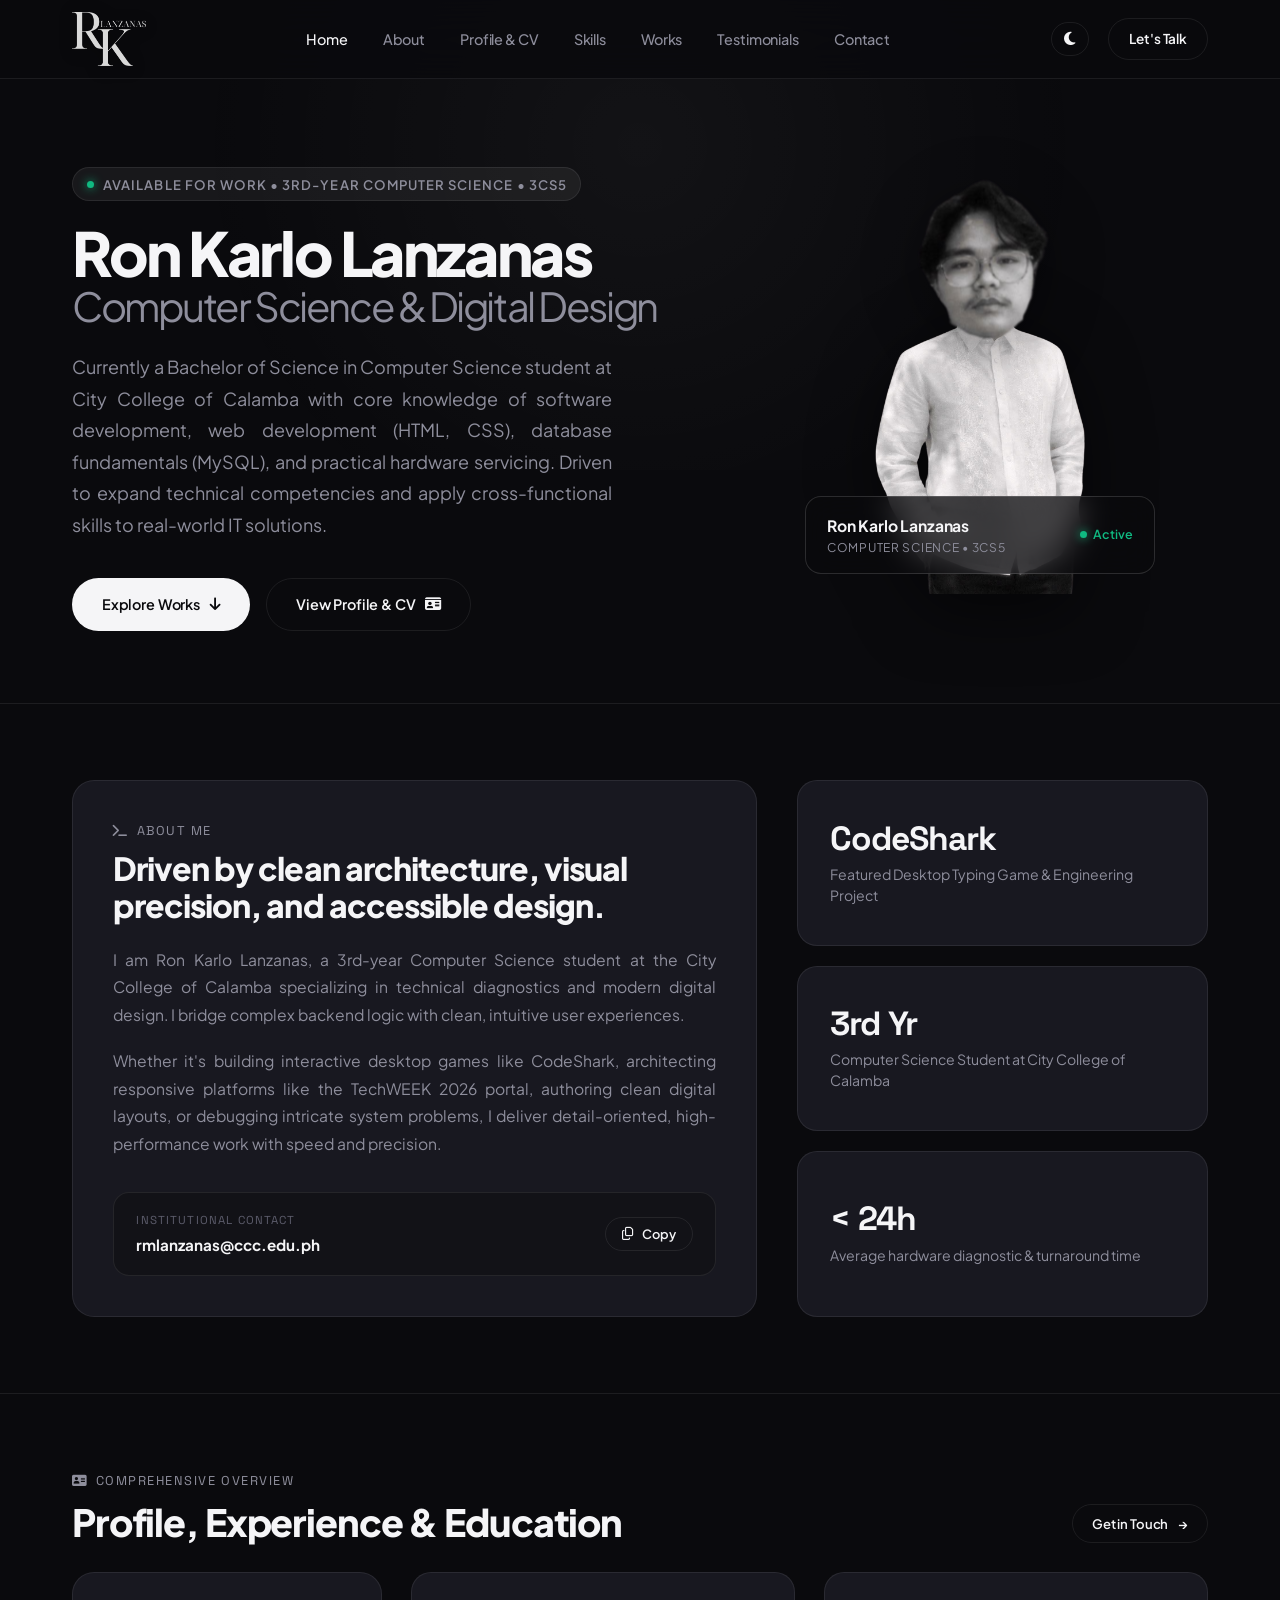
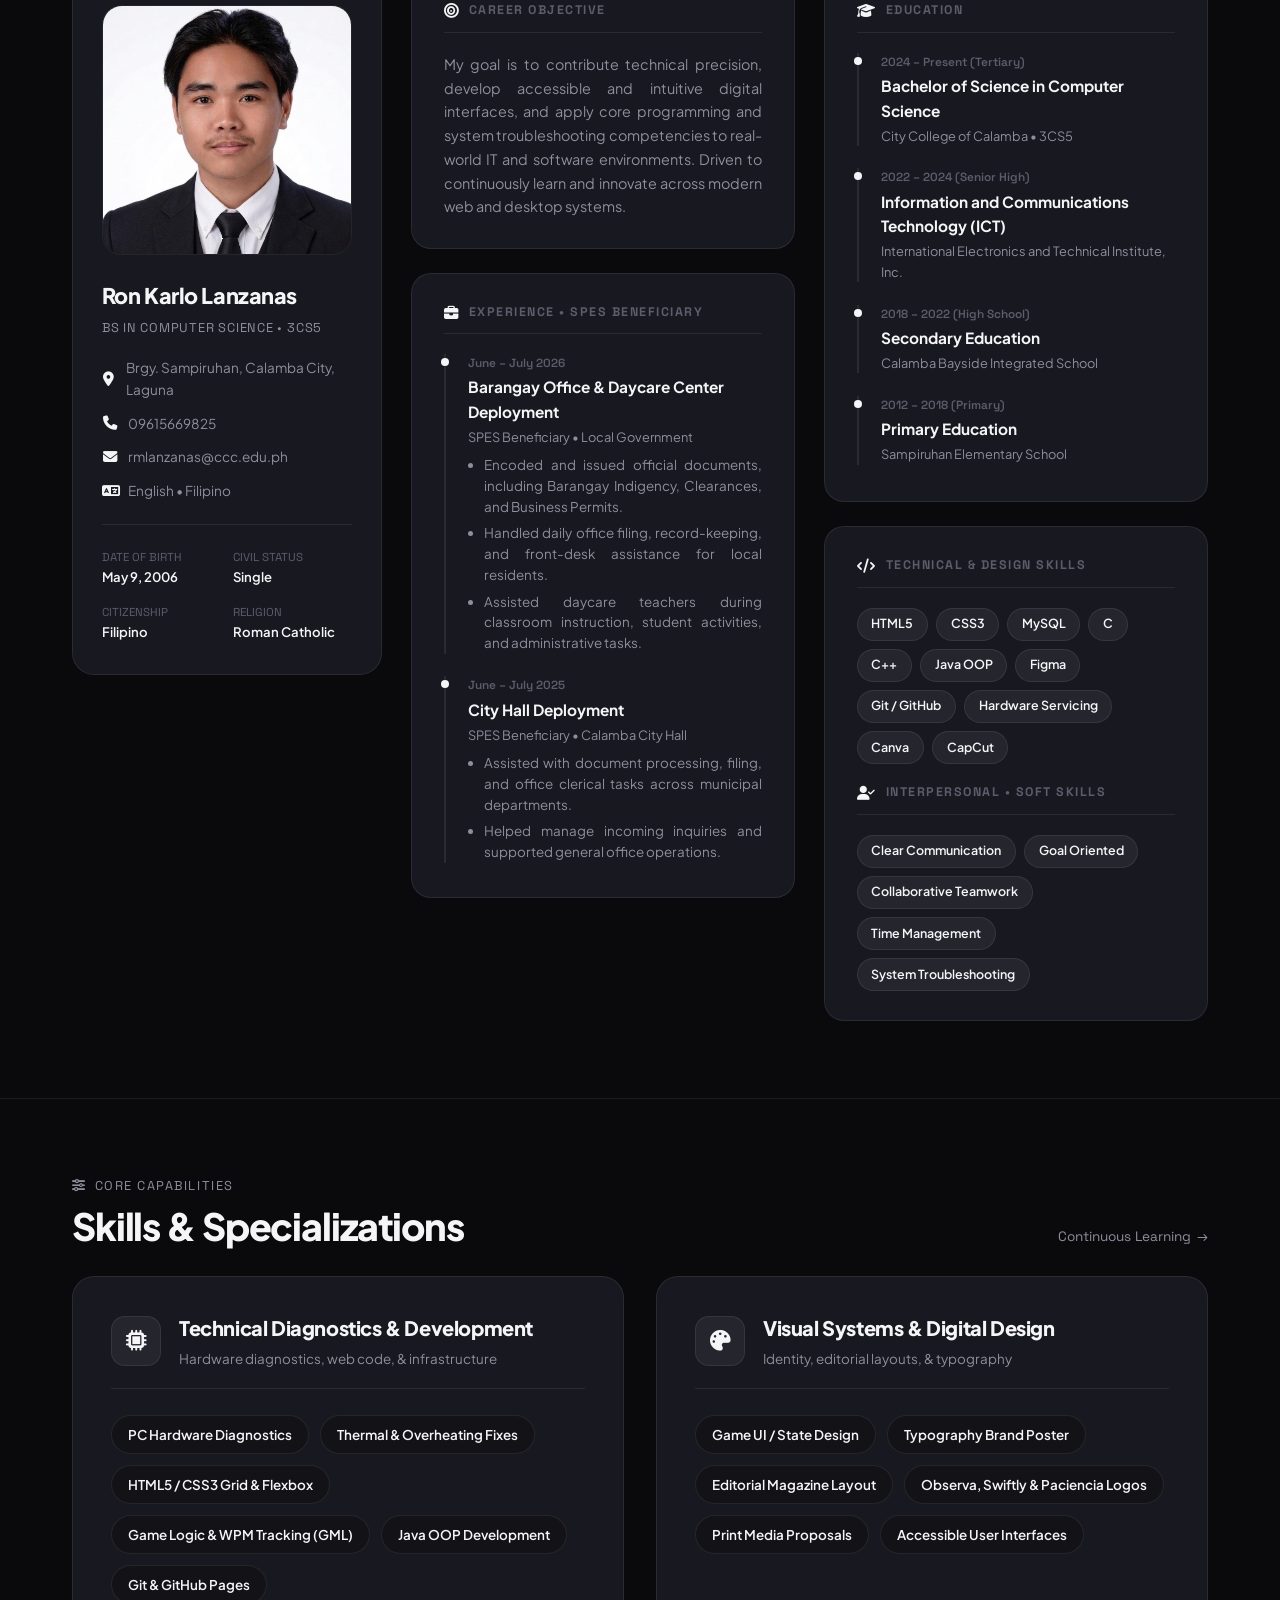
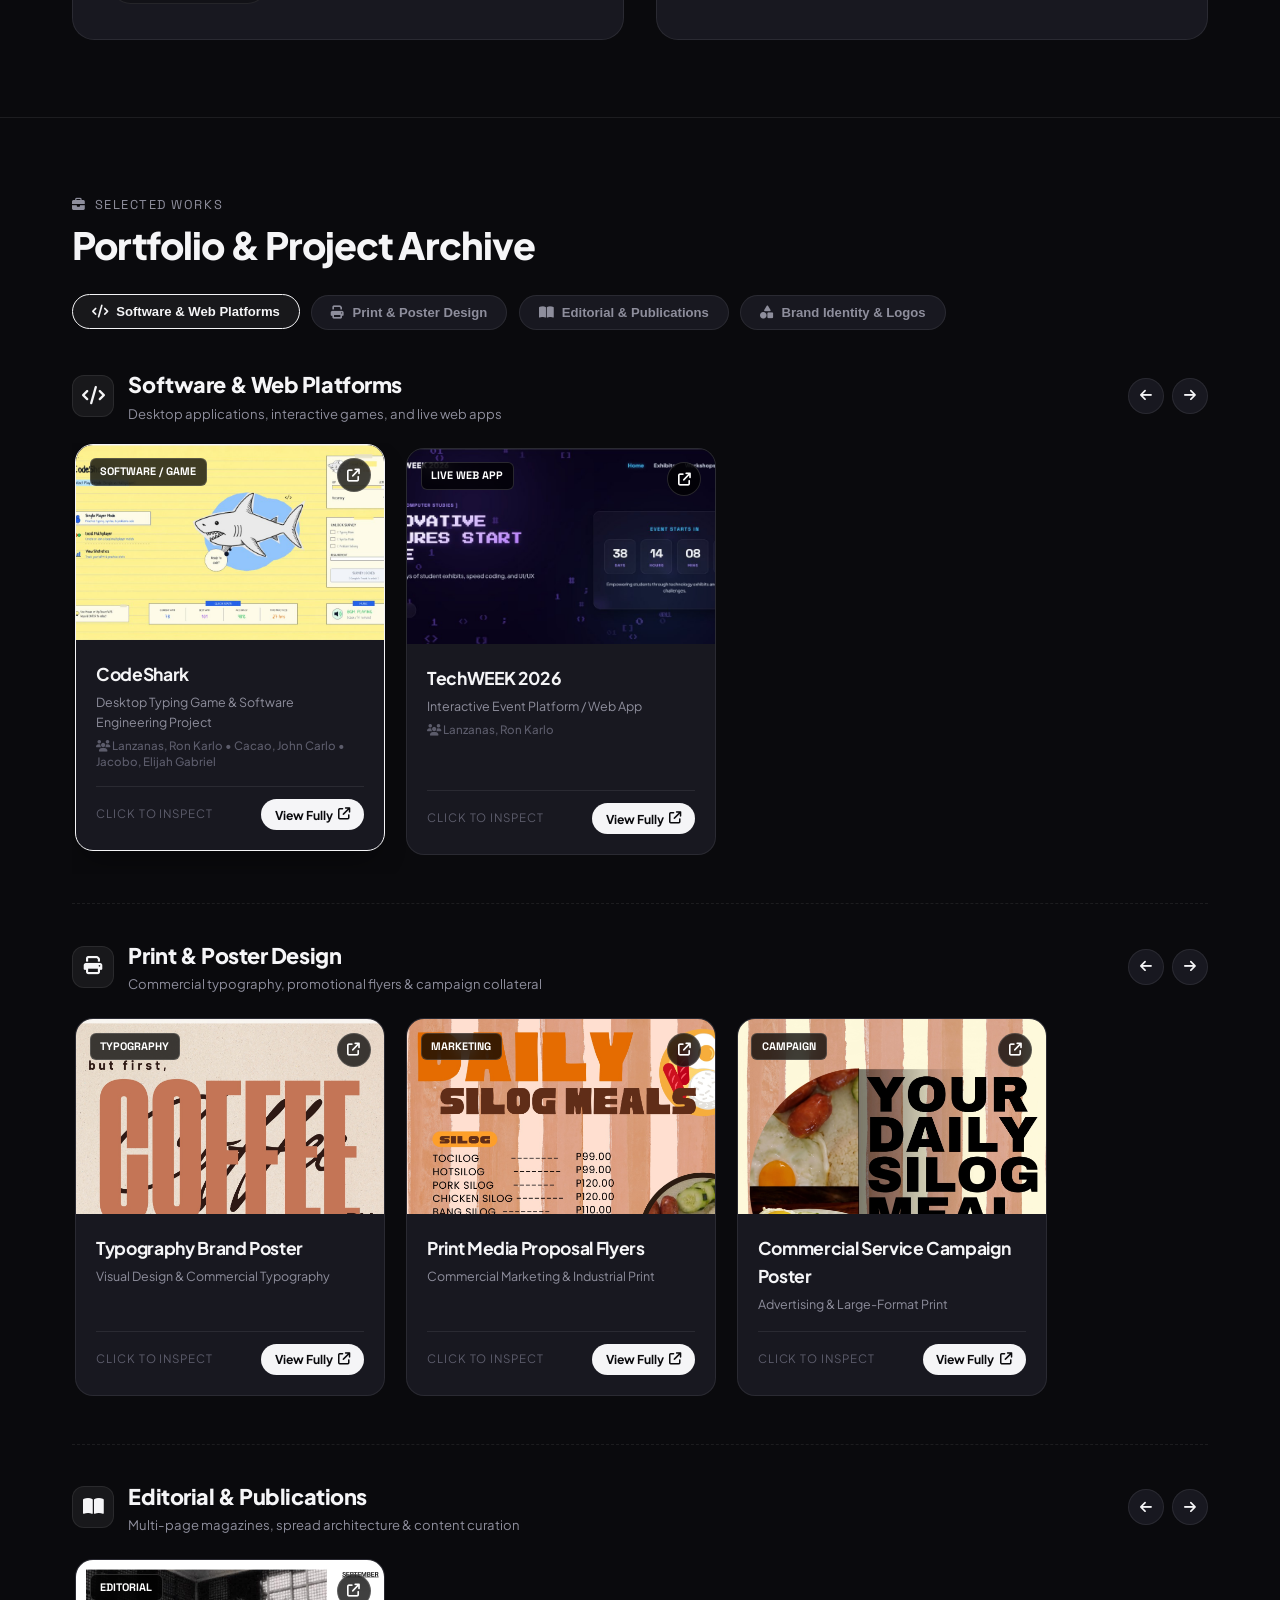
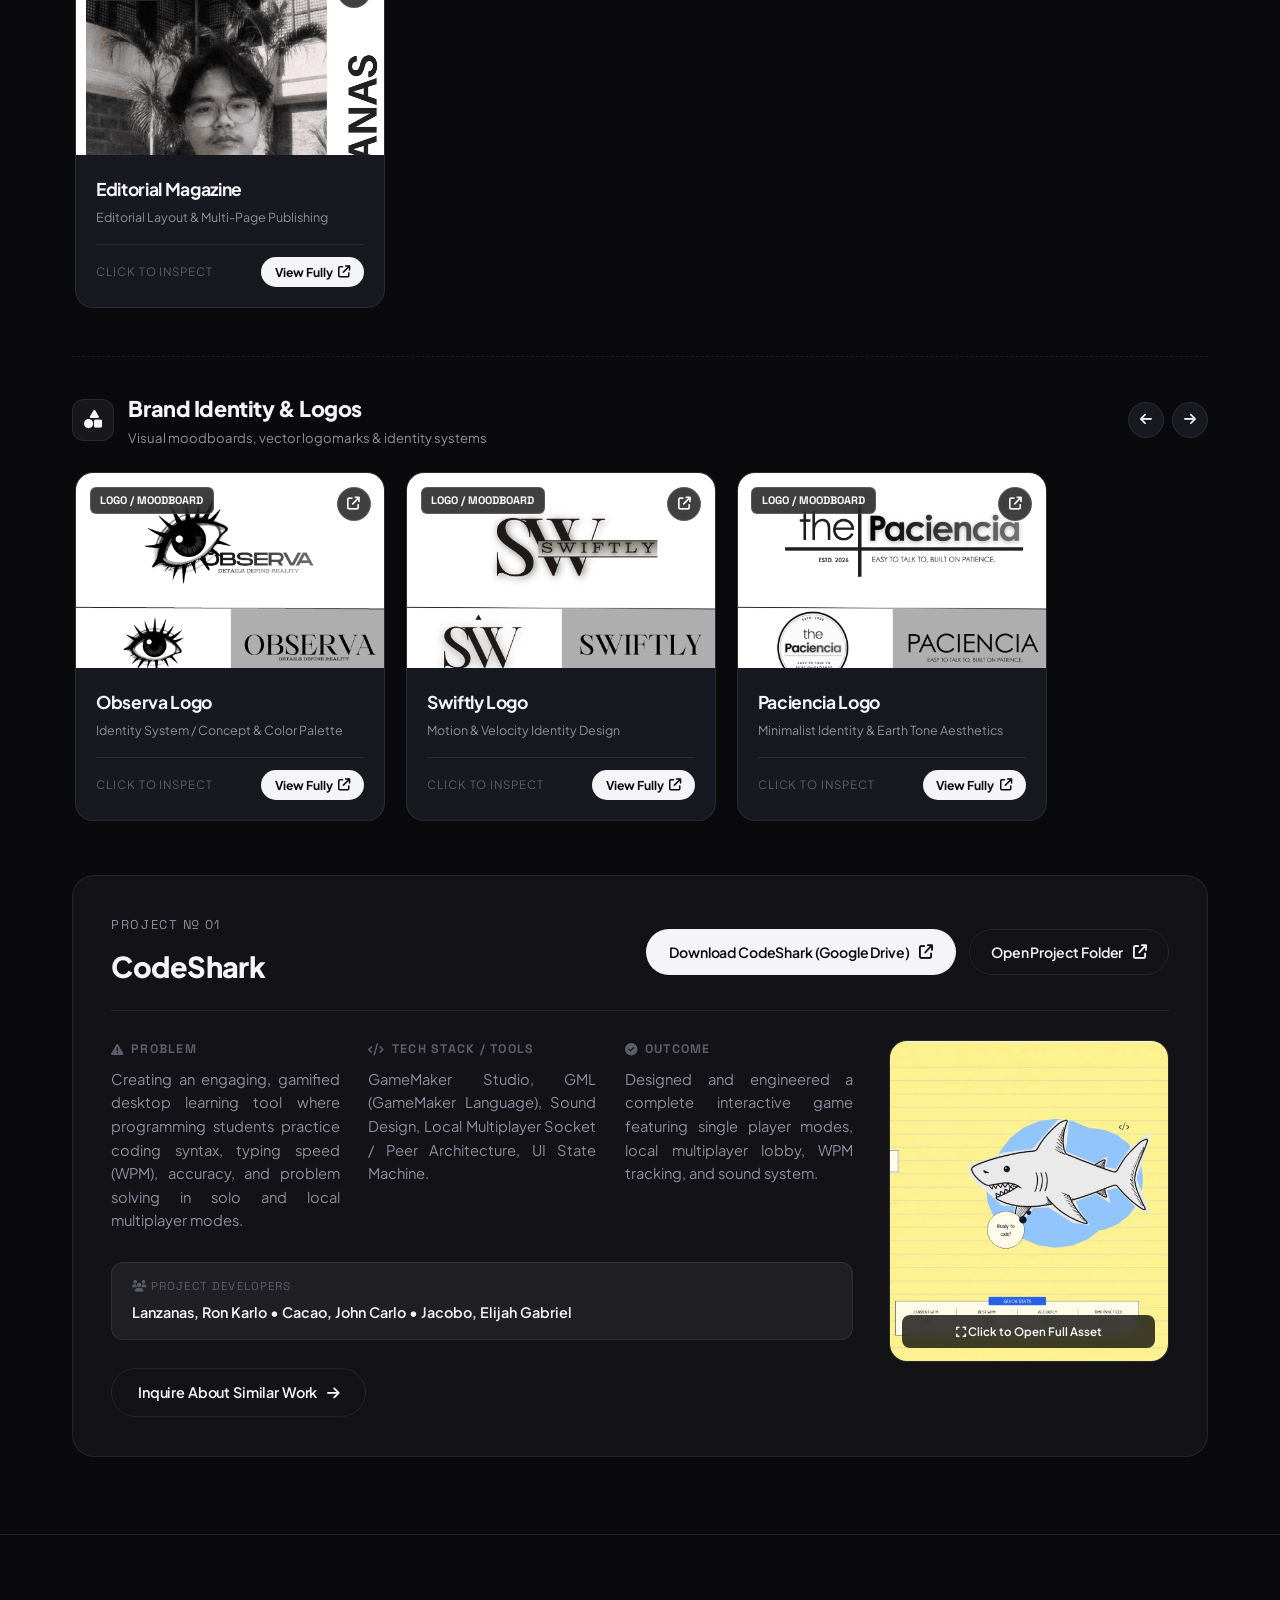
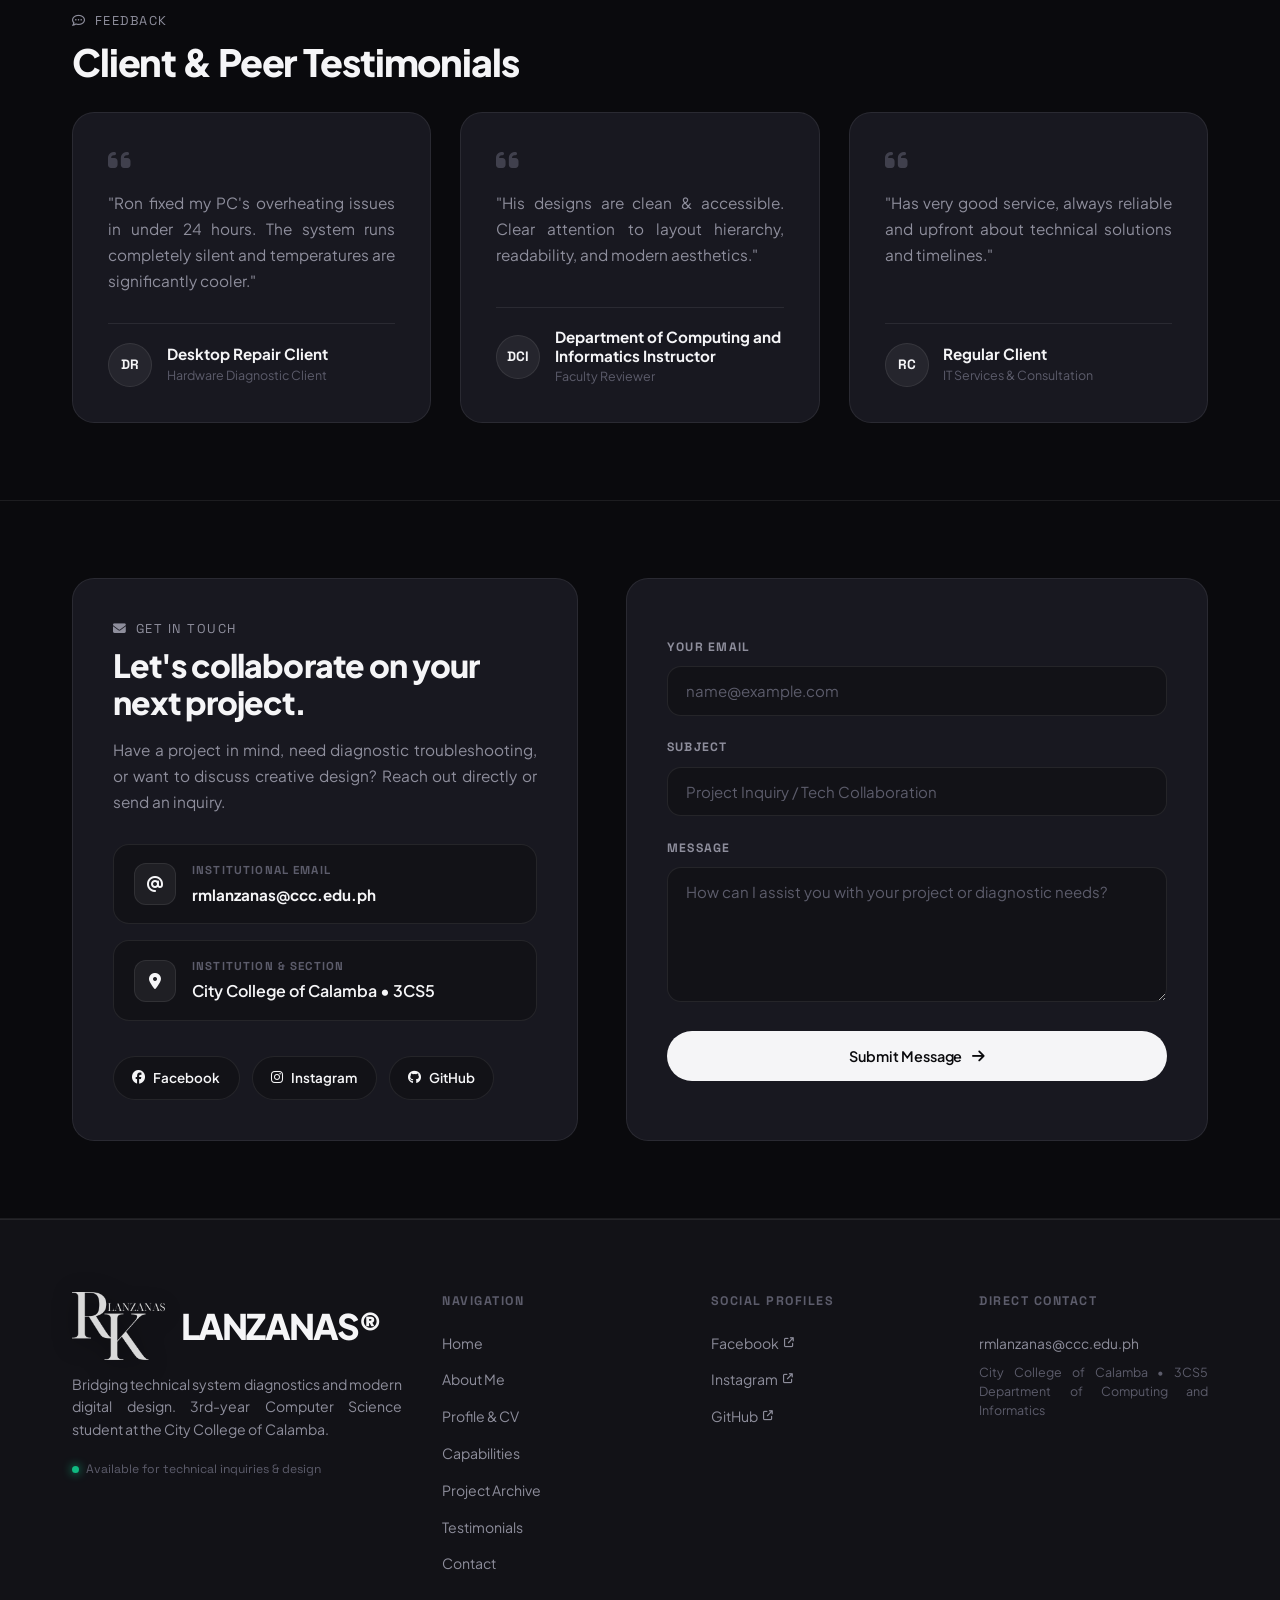
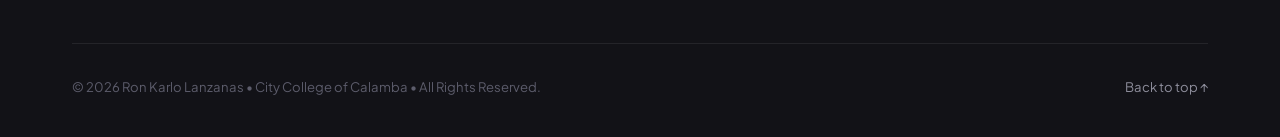
==== commit bb58f0a8: "Update department name to Department of Computing and Informatics and enhance light mode contrast an" ====
--- a/index.html
+++ b/index.html
@@ -529,9 +529,9 @@
             </p>
           </div>
           <div class="testimonial-author">
-            <div class="author-avatar">CS</div>
+            <div class="author-avatar">DCI</div>
             <div>
-              <div class="author-name">Computer Studies Instructor</div>
+              <div class="author-name">Department of Computing and Informatics Instructor</div>
               <div class="author-title">Faculty Reviewer</div>
             </div>
           </div>
@@ -680,7 +680,7 @@
             rmlanzanas@ccc.edu.ph
           </a>
           <p style="font-size: 0.78rem; color: var(--text-dim); margin-top: 0.5rem; line-height: 1.5;">
-            City College of Calamba &bull; 3CS5 Department of Computer Studies
+            City College of Calamba &bull; 3CS5 Department of Computing and Informatics
           </p>
         </div>
       </div>
--- a/css/style.css
+++ b/css/style.css
@@ -17,18 +17,18 @@
 }
 
 [data-theme="light"] {
-  --bg-primary: #f8f8fa;
-  --bg-secondary: #ececf2;
+  --bg-primary: #f6f6f9;
+  --bg-secondary: #eaeaef;
   --bg-card: #ffffff;
-  --bg-card-hover: #f9f9fb;
-  --border-color: rgba(0, 0, 0, 0.09);
-  --border-focus: rgba(0, 0, 0, 0.28);
-  --text-main: #0e0e12;
-  --text-muted: #5e5e6f;
-  --text-dim: #9898a6;
-  --accent-white: #0a0a0d;
-  --accent-glow: rgba(0, 0, 0, 0.04);
-  --badge-bg: rgba(0, 0, 0, 0.05);
+  --bg-card-hover: #f9f9fc;
+  --border-color: rgba(0, 0, 0, 0.14);
+  --border-focus: rgba(0, 0, 0, 0.38);
+  --text-main: #050507;
+  --text-muted: #1f1f26;
+  --text-dim: #444452;
+  --accent-white: #050507;
+  --accent-glow: rgba(0, 0, 0, 0.06);
+  --badge-bg: rgba(0, 0, 0, 0.06);
 }
 
 * {
@@ -91,7 +91,8 @@
 }
 
 [data-theme="light"] header {
-  background: rgba(248, 248, 250, 0.9);
+  background: rgba(246, 246, 249, 0.92);
+  box-shadow: 0 4px 18px rgba(0, 0, 0, 0.06);
 }
 
 .nav-inner {
@@ -120,6 +121,10 @@
   object-fit: contain;
   filter: drop-shadow(0 2px 8px rgba(0, 0, 0, 0.4));
   transition: var(--transition-smooth);
+}
+
+[data-theme="light"] .nav-logo-img {
+  filter: brightness(0) drop-shadow(0 2px 5px rgba(0, 0, 0, 0.25));
 }
 
 .brand-logo:hover .nav-logo-img {
@@ -2045,12 +2050,61 @@
   filter: drop-shadow(0 4px 12px rgba(0, 0, 0, 0.45));
 }
 
+[data-theme="light"] .footer-logo-img {
+  filter: brightness(0) drop-shadow(0 3px 8px rgba(0, 0, 0, 0.28));
+}
+
 .footer-brand-text {
   font-size: 2.2rem;
   font-weight: 900;
   letter-spacing: -0.05em;
   line-height: 1;
   color: var(--text-main);
+}
+
+[data-theme="light"] .footer-brand-text,
+[data-theme="light"] .hero-title,
+[data-theme="light"] .section-title {
+  text-shadow: 0 2px 6px rgba(0, 0, 0, 0.09);
+}
+
+[data-theme="light"] .hero-title span {
+  color: #1f1f28;
+  font-weight: 500;
+  text-shadow: 0 1px 4px rgba(0, 0, 0, 0.08);
+}
+
+[data-theme="light"] .about-content,
+[data-theme="light"] .about-stat,
+[data-theme="light"] .skill-category-card,
+[data-theme="light"] .testimonial-card,
+[data-theme="light"] .contact-info-col,
+[data-theme="light"] .contact-form-card,
+[data-theme="light"] .project-card,
+[data-theme="light"] .project-detail-panel,
+[data-theme="light"] .cv-card-identity,
+[data-theme="light"] .cv-block {
+  box-shadow: 0 8px 24px -6px rgba(0, 0, 0, 0.08), 0 2px 6px -1px rgba(0, 0, 0, 0.05);
+}
+
+[data-theme="light"] .profile-badge-overlay {
+  background: rgba(255, 255, 255, 0.92);
+  border-color: rgba(0, 0, 0, 0.16);
+  box-shadow: 0 10px 28px rgba(0, 0, 0, 0.14);
+}
+
+[data-theme="light"] .quote-icon {
+  color: var(--text-main);
+  opacity: 0.35;
+}
+
+[data-theme="light"] .btn-outline,
+[data-theme="light"] .cat-pill-btn,
+[data-theme="light"] .skill-tag,
+[data-theme="light"] .cv-pill,
+[data-theme="light"] .social-btn,
+[data-theme="light"] .theme-toggle-btn {
+  box-shadow: 0 2px 6px rgba(0, 0, 0, 0.06);
 }
 
 .footer-brand-tagline {
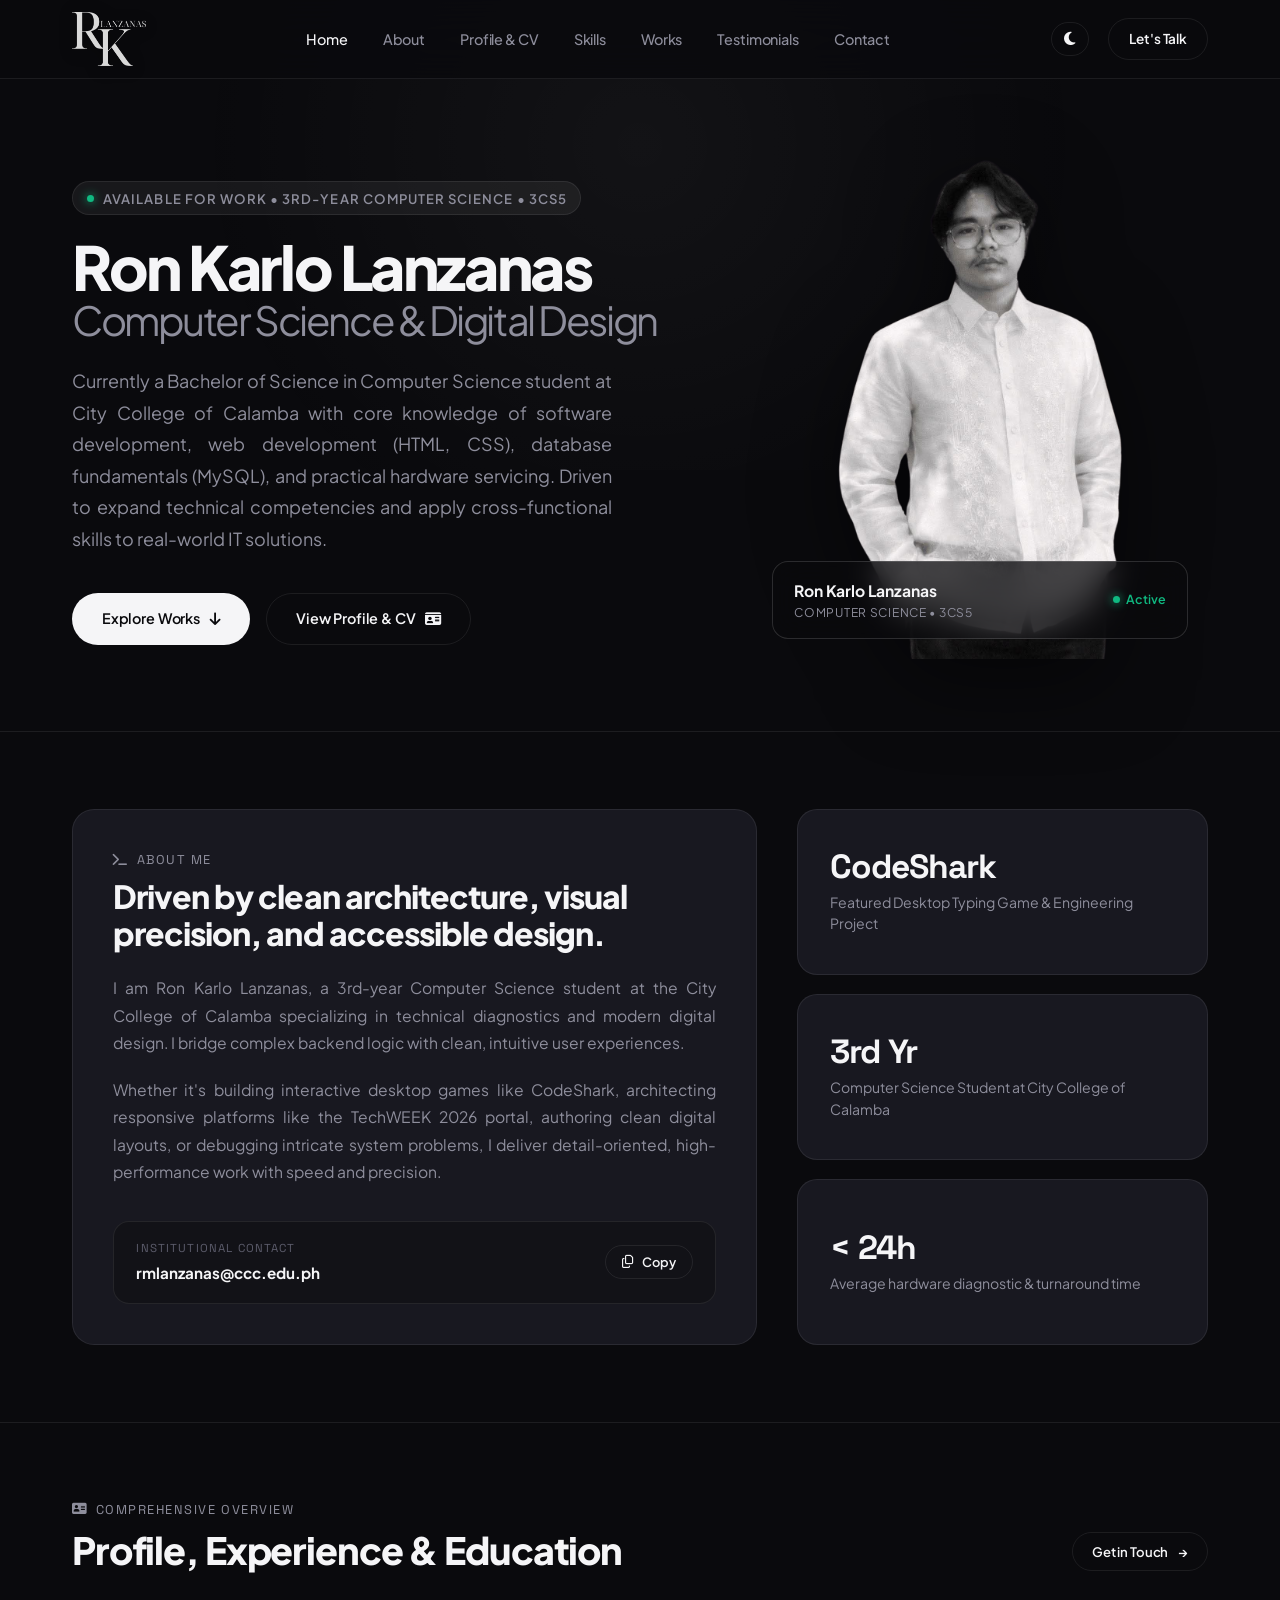
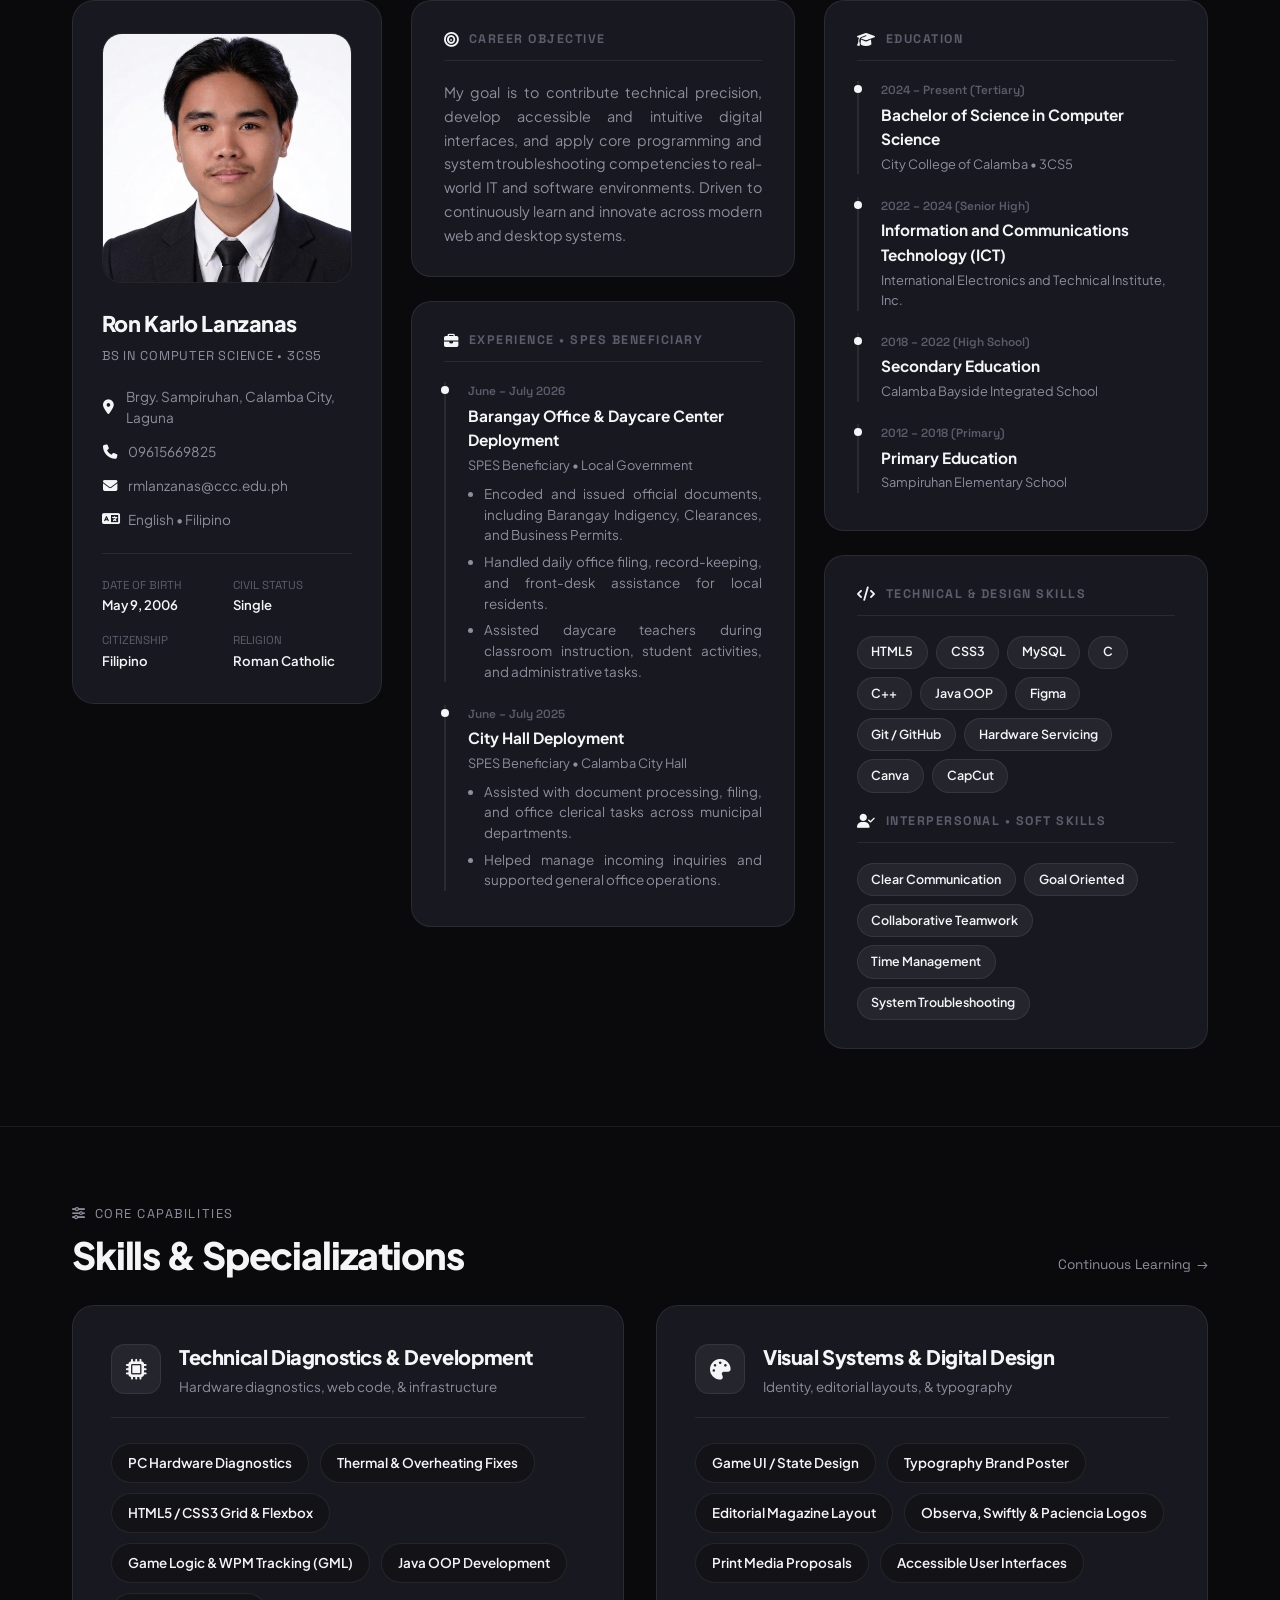
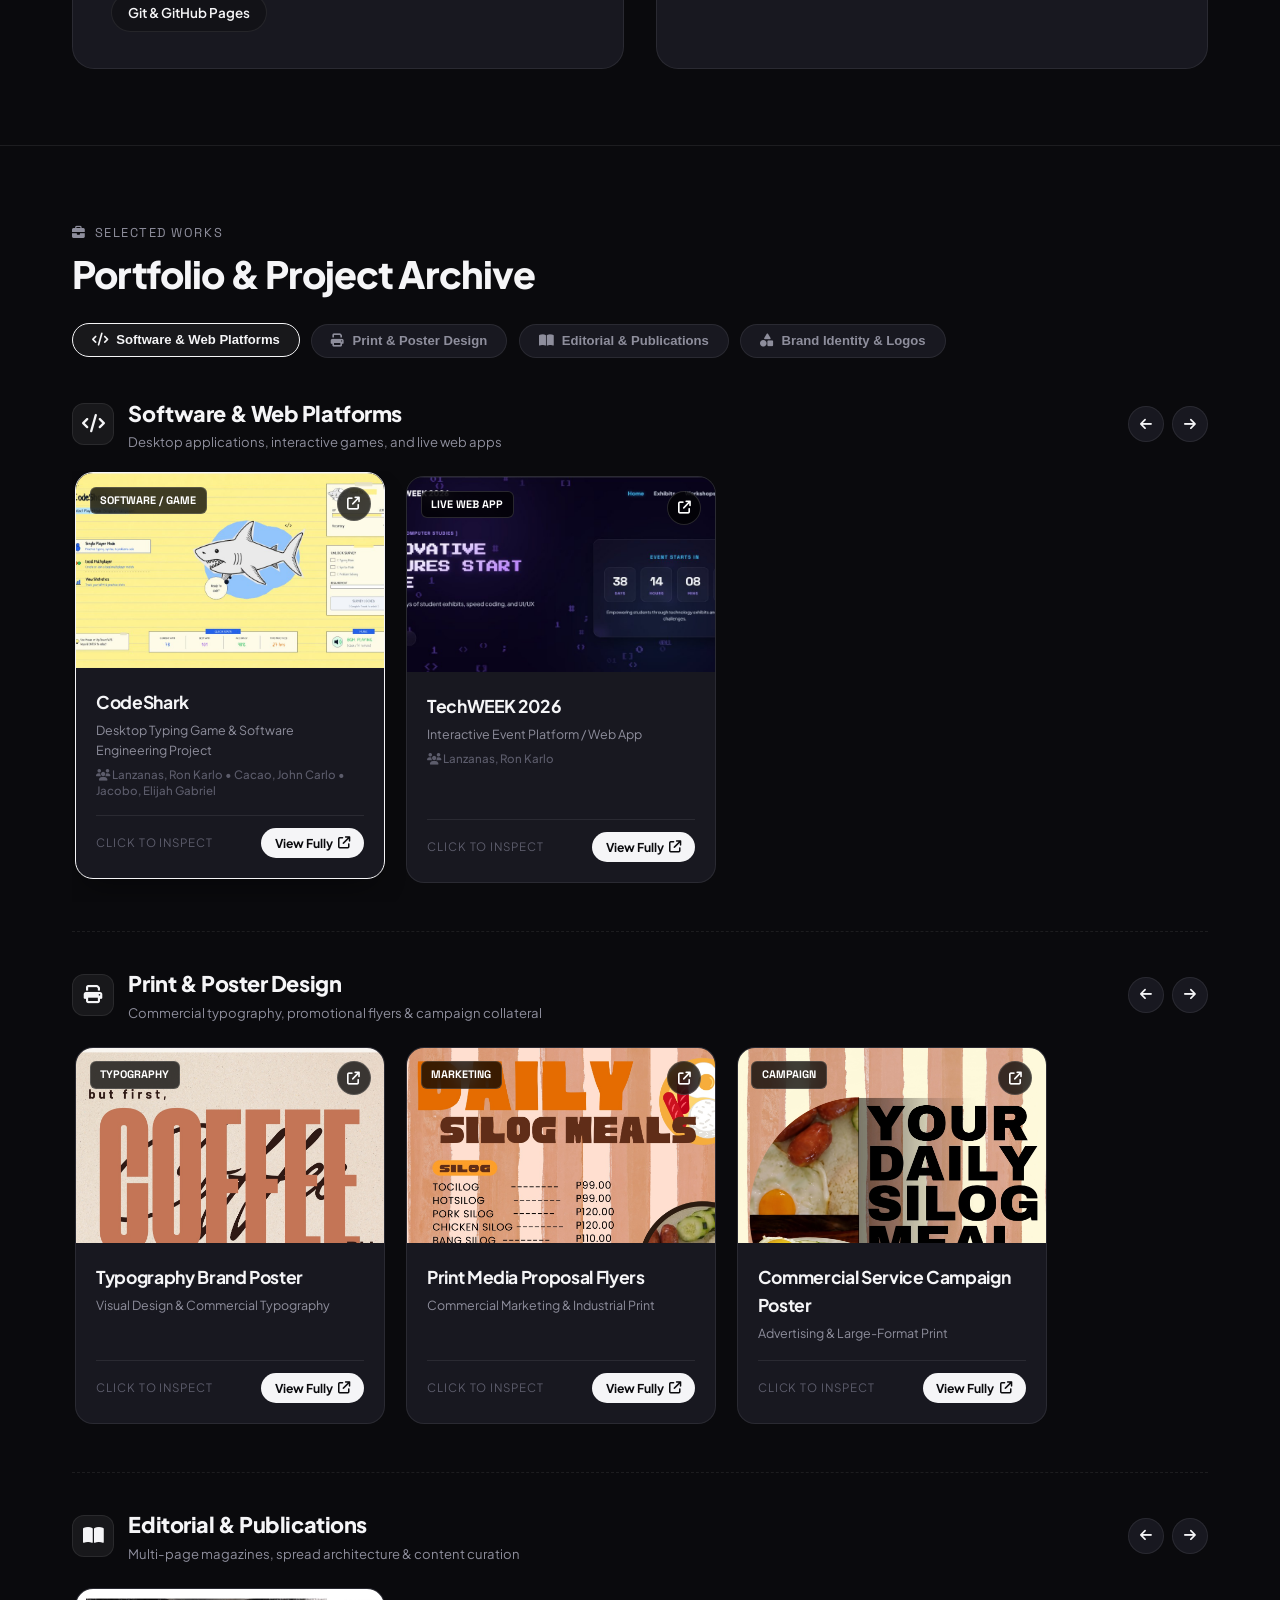
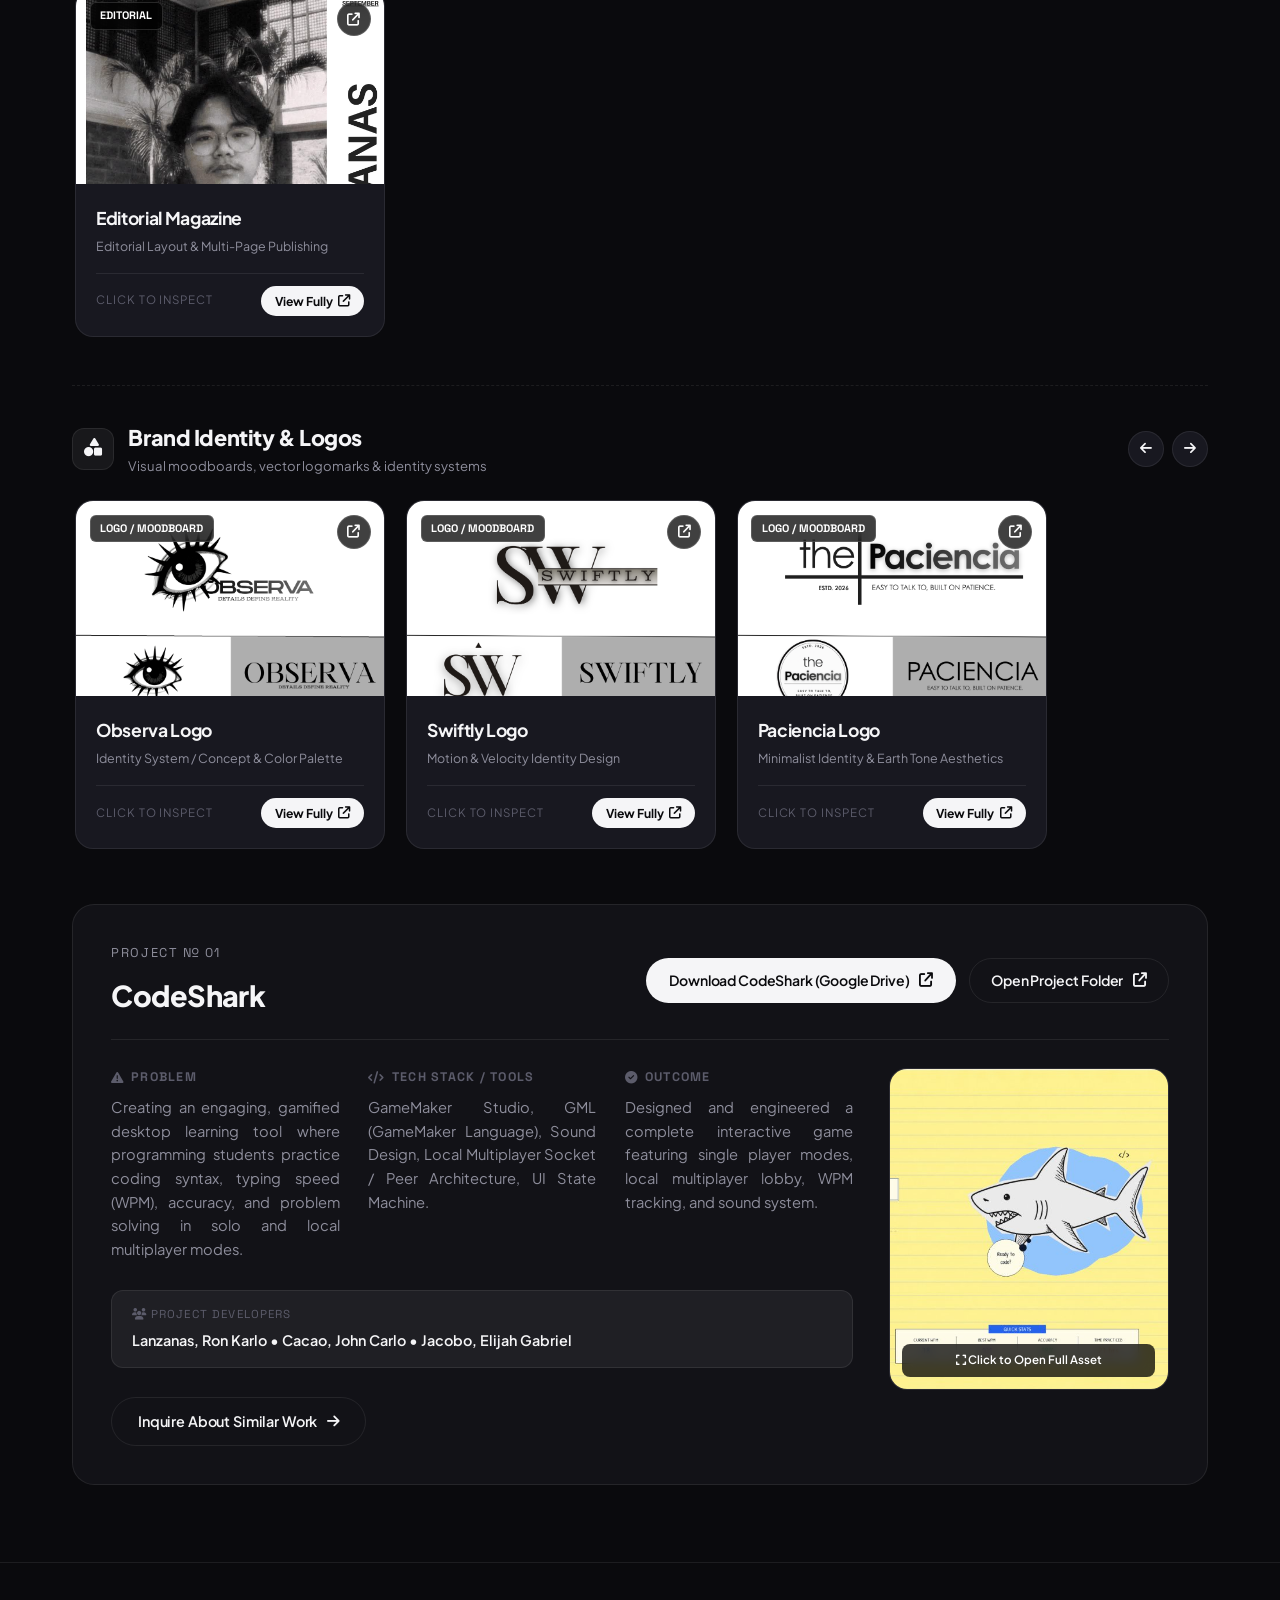
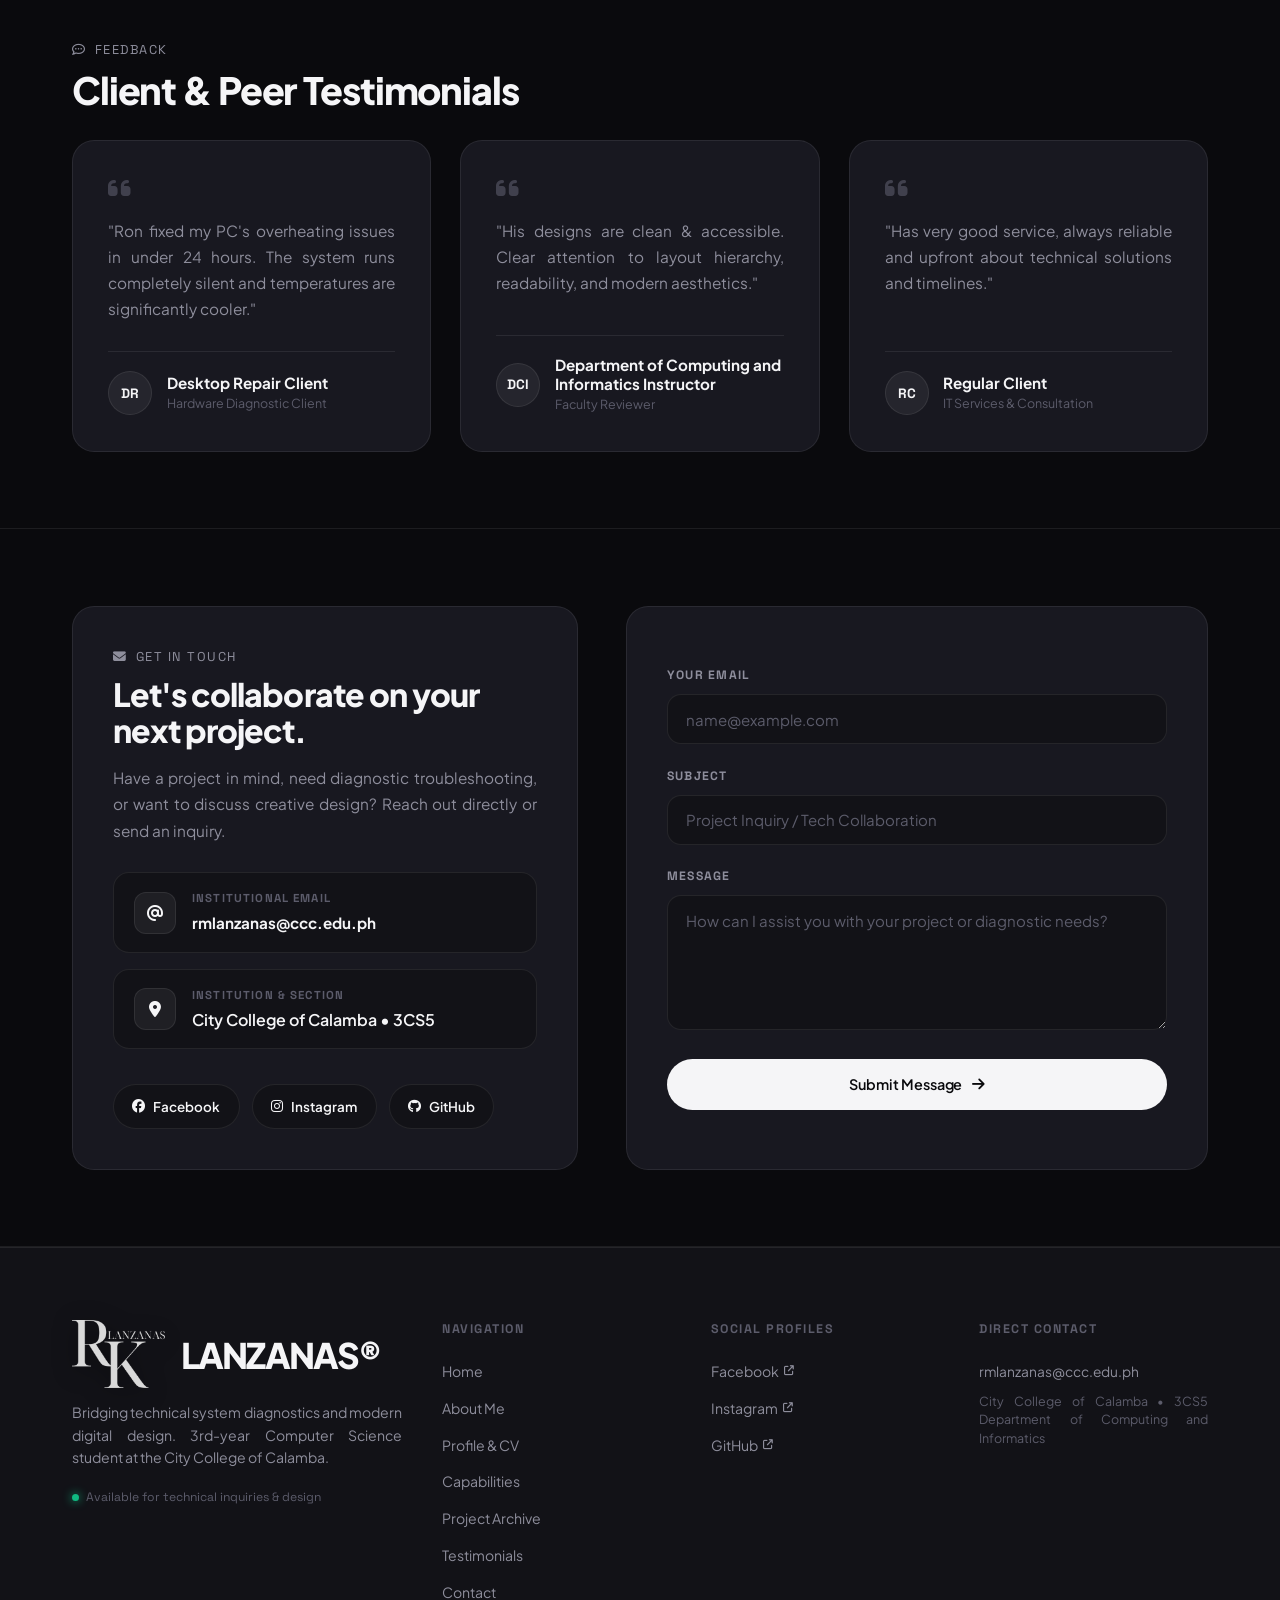
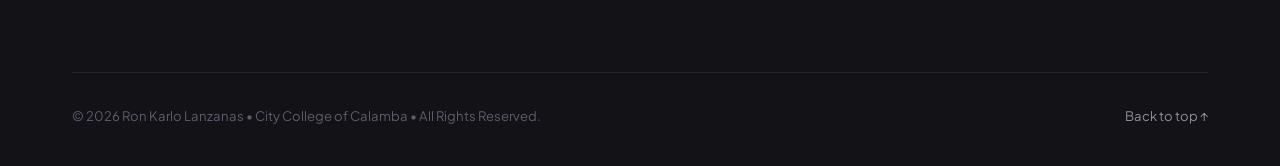
==== commit 573c7de8: "Restore normal homepage cutout portrait, remove moving head, and enlarge hero figure" ====
--- a/index.html
+++ b/index.html
@@ -81,12 +81,11 @@
         </div>
       </div>
 
-      <!-- Hero Portrait Cutout with Interactive Cursor-Following Head -->
+      <!-- Hero Portrait Cutout (No Background) -->
       <div class="hero-image-wrapper">
         <div class="hero-card-stack">
           <div class="profile-card" id="heroProfileCard">
-            <img src="ron-body-nobg.png" id="heroBodyImg" class="hero-body-layer" alt="Ron Karlo Lanzanas Body Cutout">
-            <img src="ron-head-nobg.png" id="heroHeadImg" class="hero-head-layer" alt="Ron Karlo Lanzanas Interactive Head">
+            <img src="ron-homepage-nobg.png" id="heroPortraitImg" class="hero-portrait-cutout" alt="Ron Karlo Lanzanas Portrait">
 
             <div class="profile-badge-overlay">
               <div>
--- a/css/style.css
+++ b/css/style.css
@@ -324,7 +324,7 @@
 
 .hero-card-stack {
   width: 100%;
-  max-width: 390px;
+  max-width: 480px;
   display: flex;
   flex-direction: column;
   gap: 1rem;
@@ -333,13 +333,12 @@
 .profile-card {
   position: relative;
   width: 100%;
-  aspect-ratio: 1 / 1;
+  aspect-ratio: 1 / 1.08;
   border-radius: 0;
   overflow: visible;
   background: transparent;
   border: none;
   box-shadow: none;
-  perspective: 900px;
 }
 
 [data-theme="light"] .profile-card {
@@ -353,23 +352,17 @@
   height: 100%;
   object-fit: contain;
   object-position: center bottom;
-  padding-top: 0.75rem;
+  padding-top: 0;
   pointer-events: none;
   user-select: none;
 }
 
-.hero-body-layer {
+.hero-portrait-cutout {
   z-index: 2;
-  filter: drop-shadow(0 16px 32px rgba(0, 0, 0, 0.55));
-  transition: transform 0.25s ease-out;
-}
-
-.hero-head-layer {
-  z-index: 3;
-  transform-origin: 50.8% 23.5%;
-  transform: scale(1.65);
-  will-change: transform;
-  filter: drop-shadow(0 8px 18px rgba(0, 0, 0, 0.38));
+  transform: scale(1.12);
+  transform-origin: center bottom;
+  filter: drop-shadow(0 18px 36px rgba(0, 0, 0, 0.5));
+  transition: transform 0.35s ease;
 }
 
 /* Pixelated Canvas Layer */
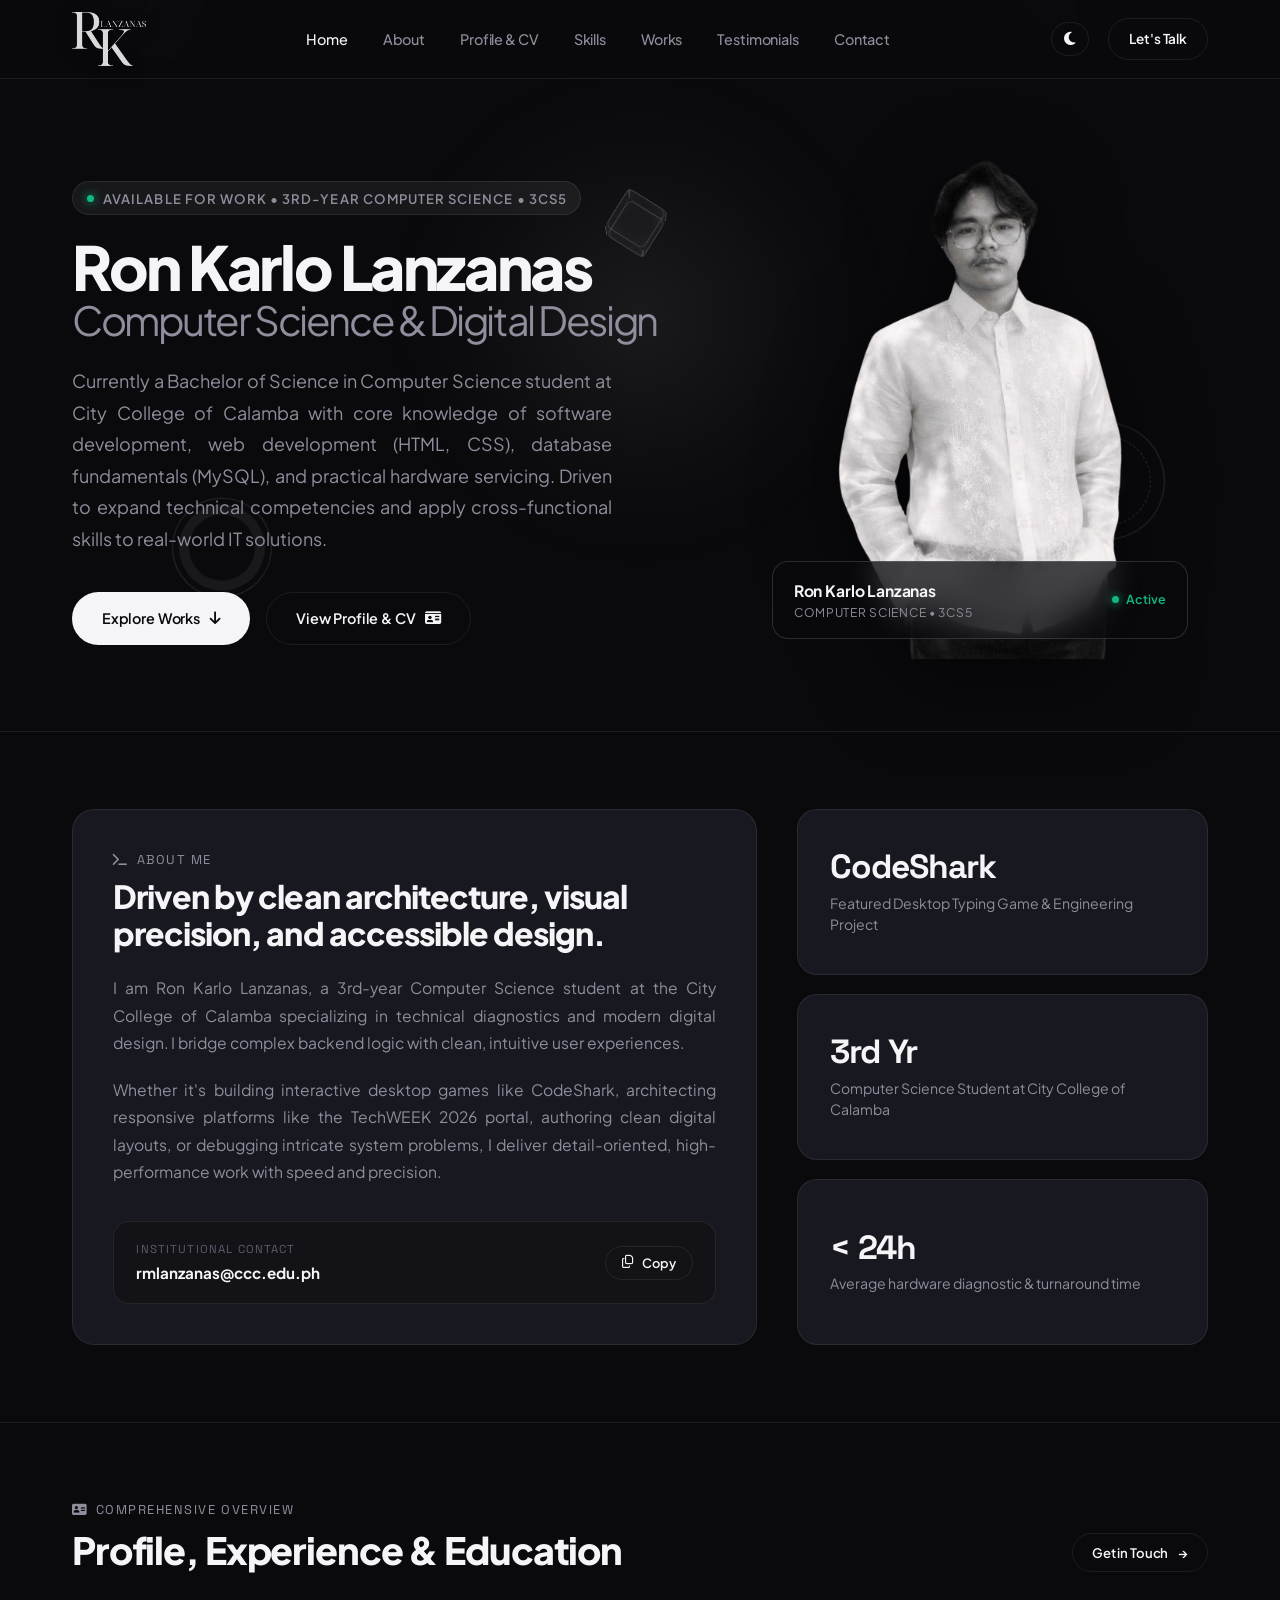
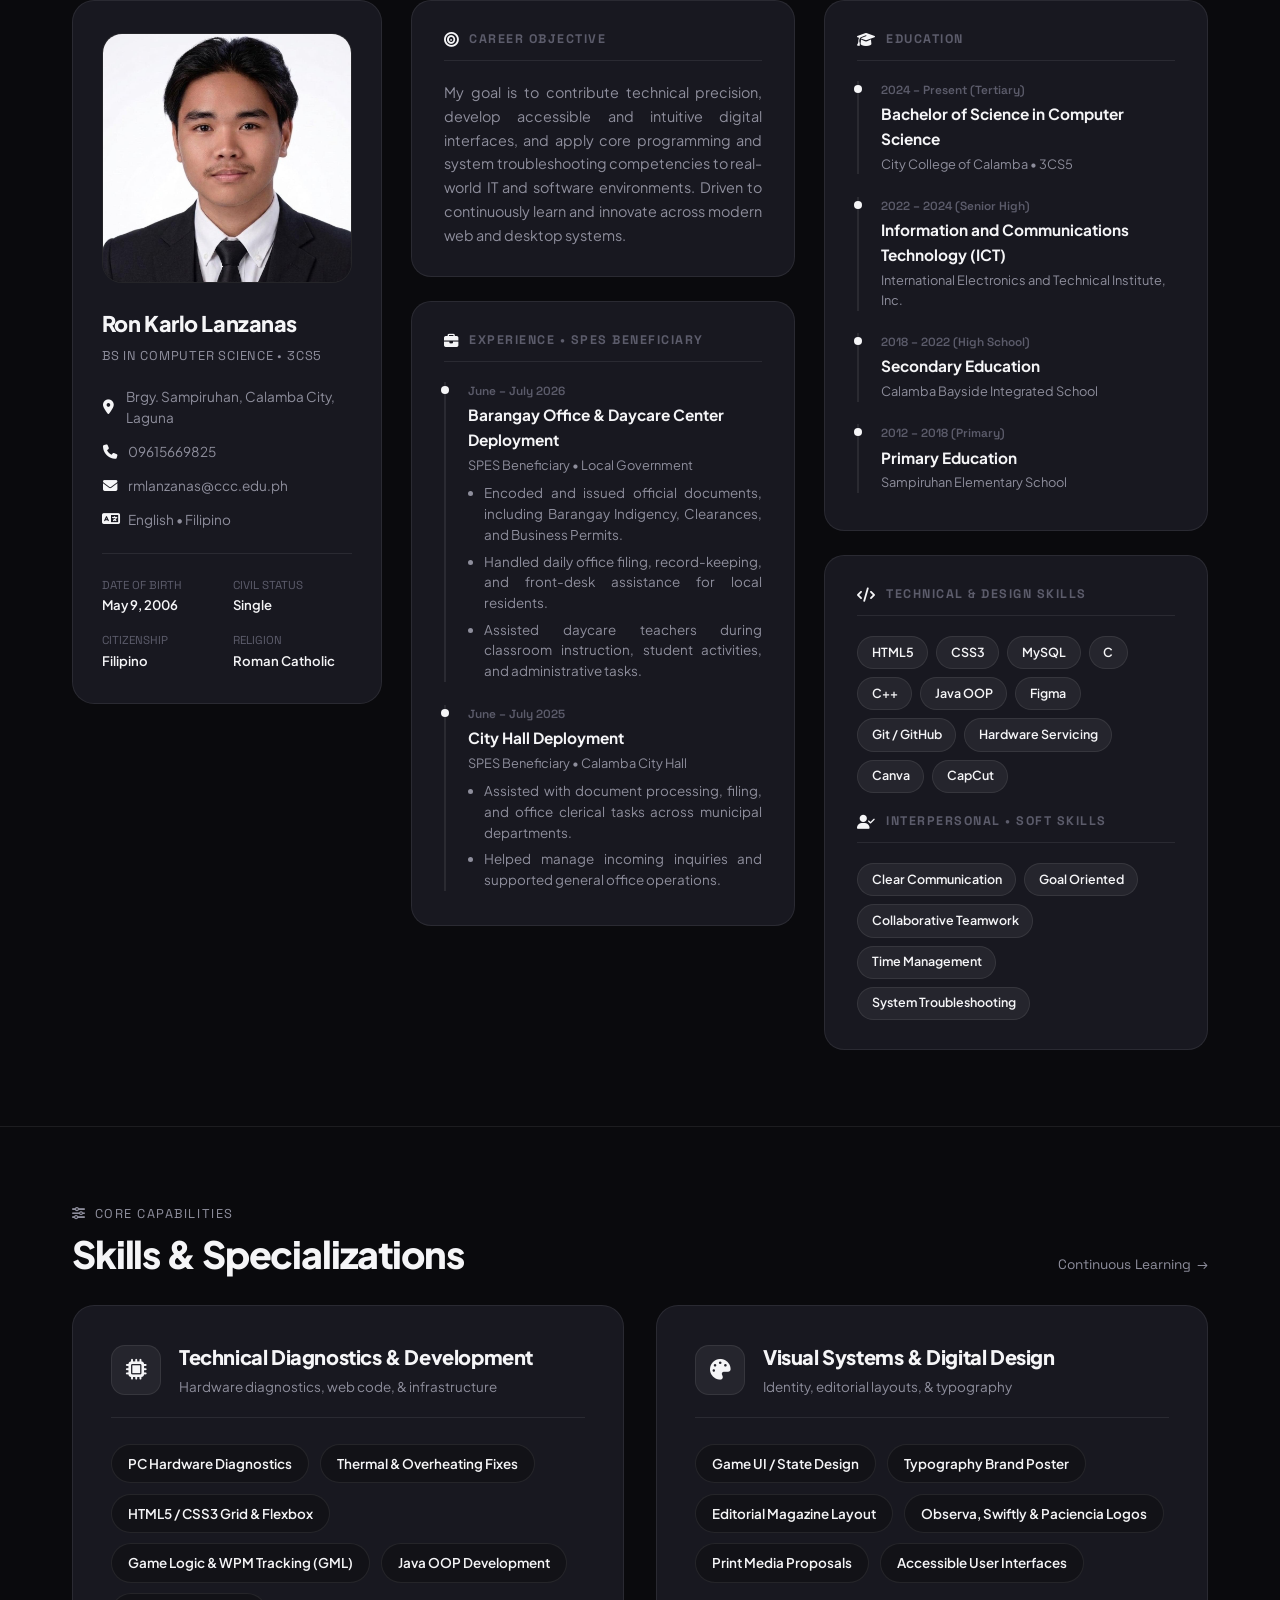
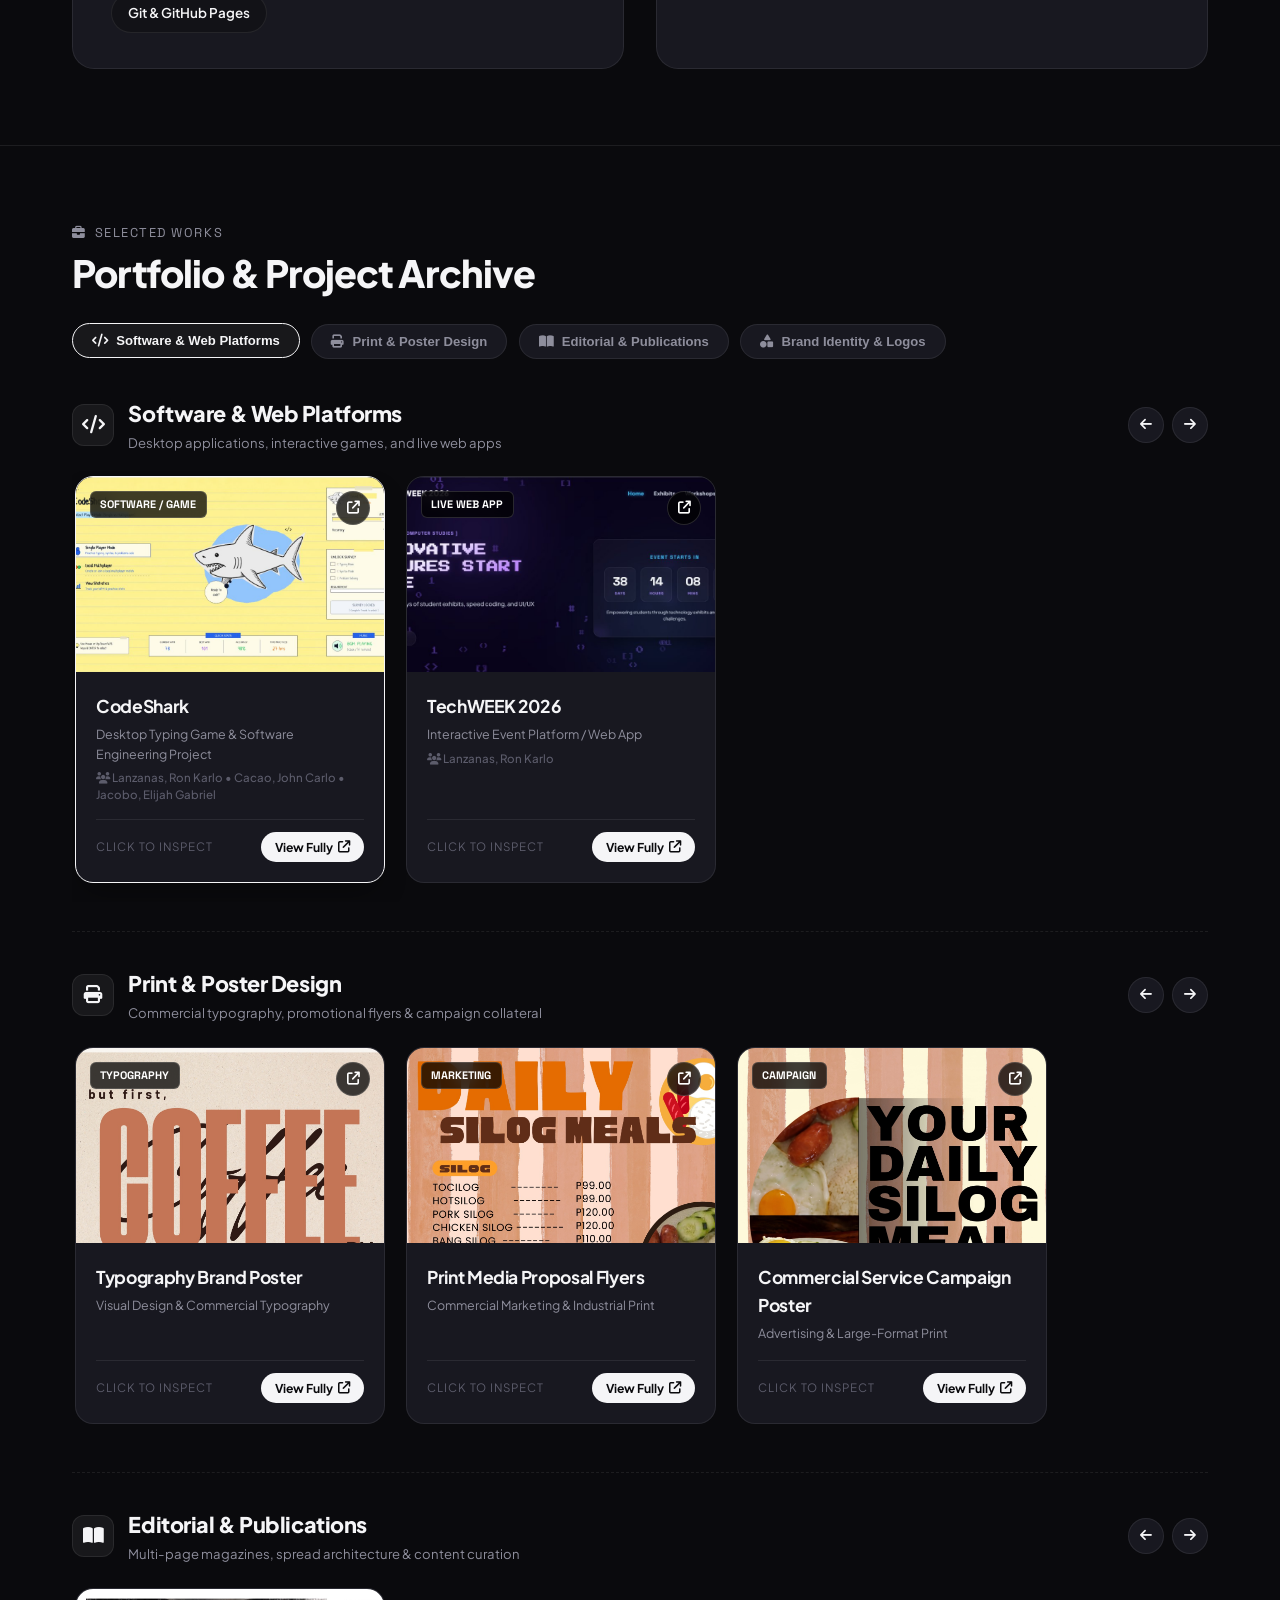
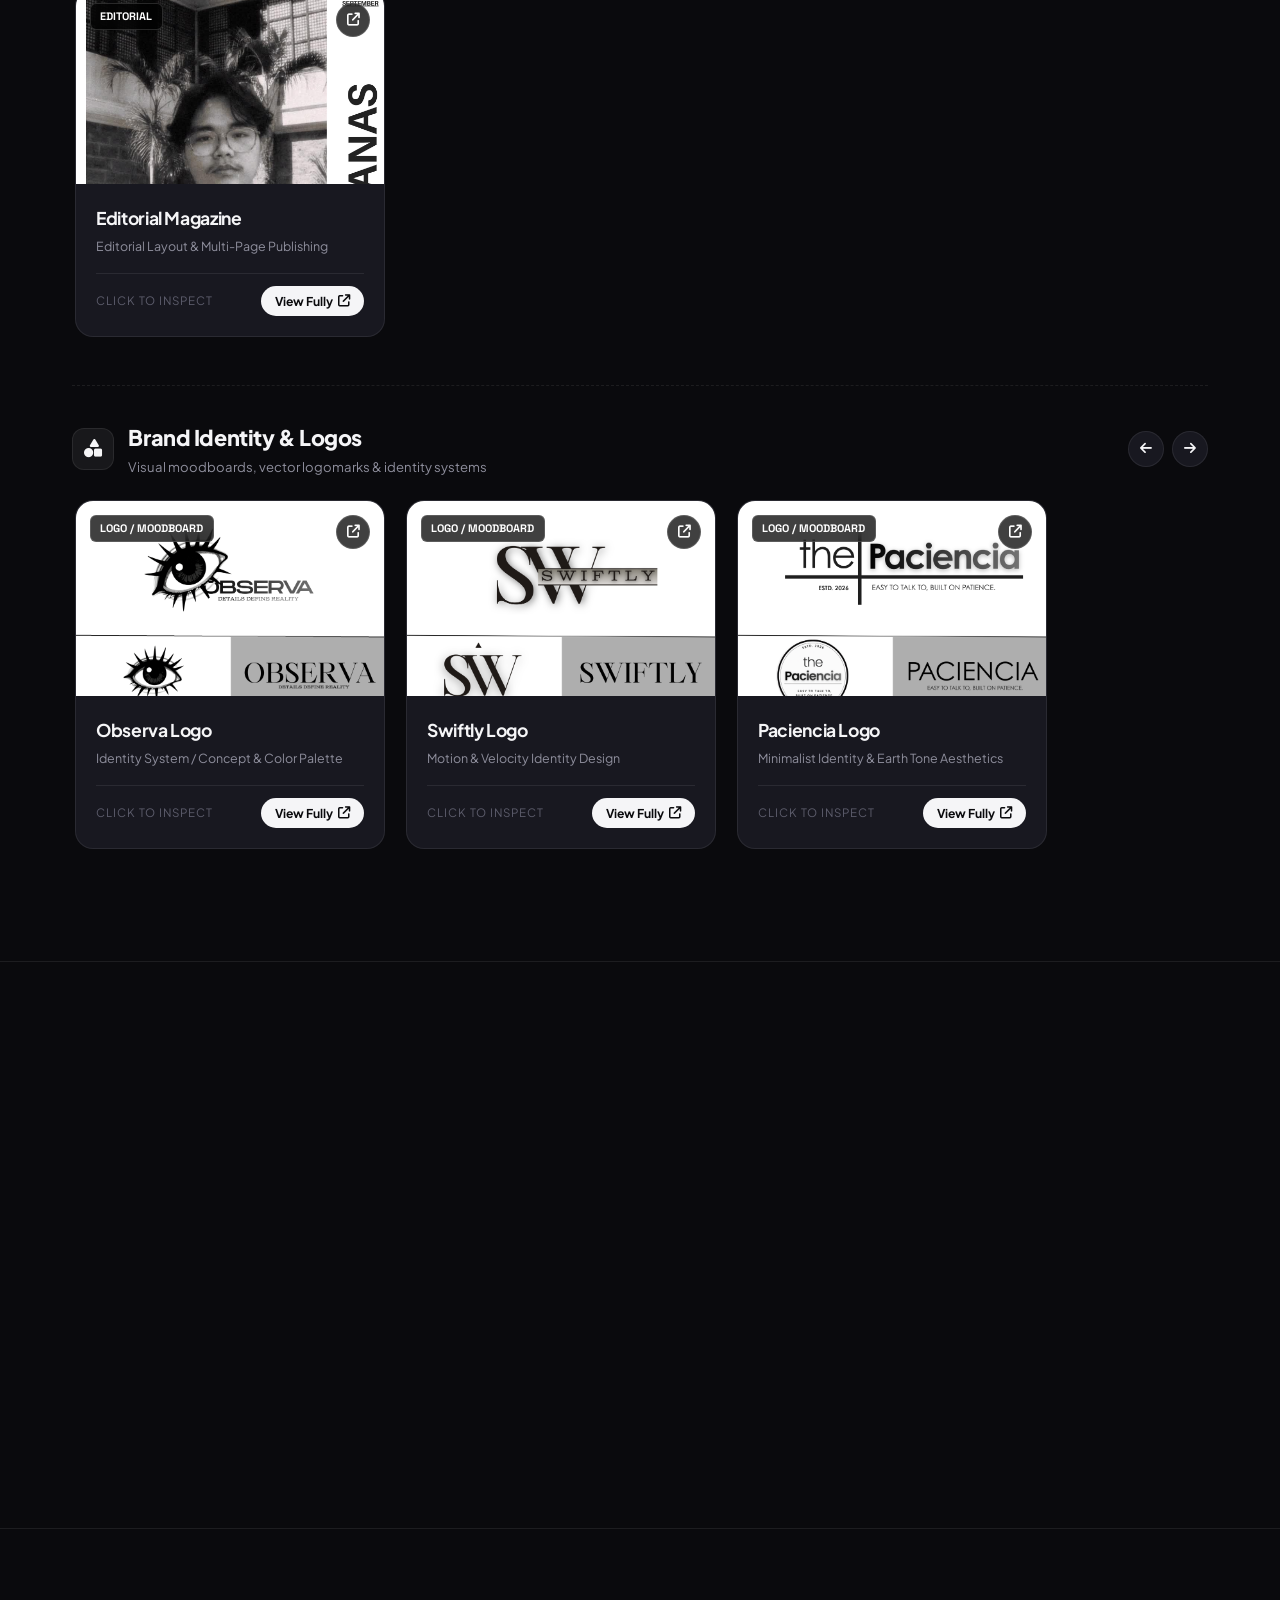
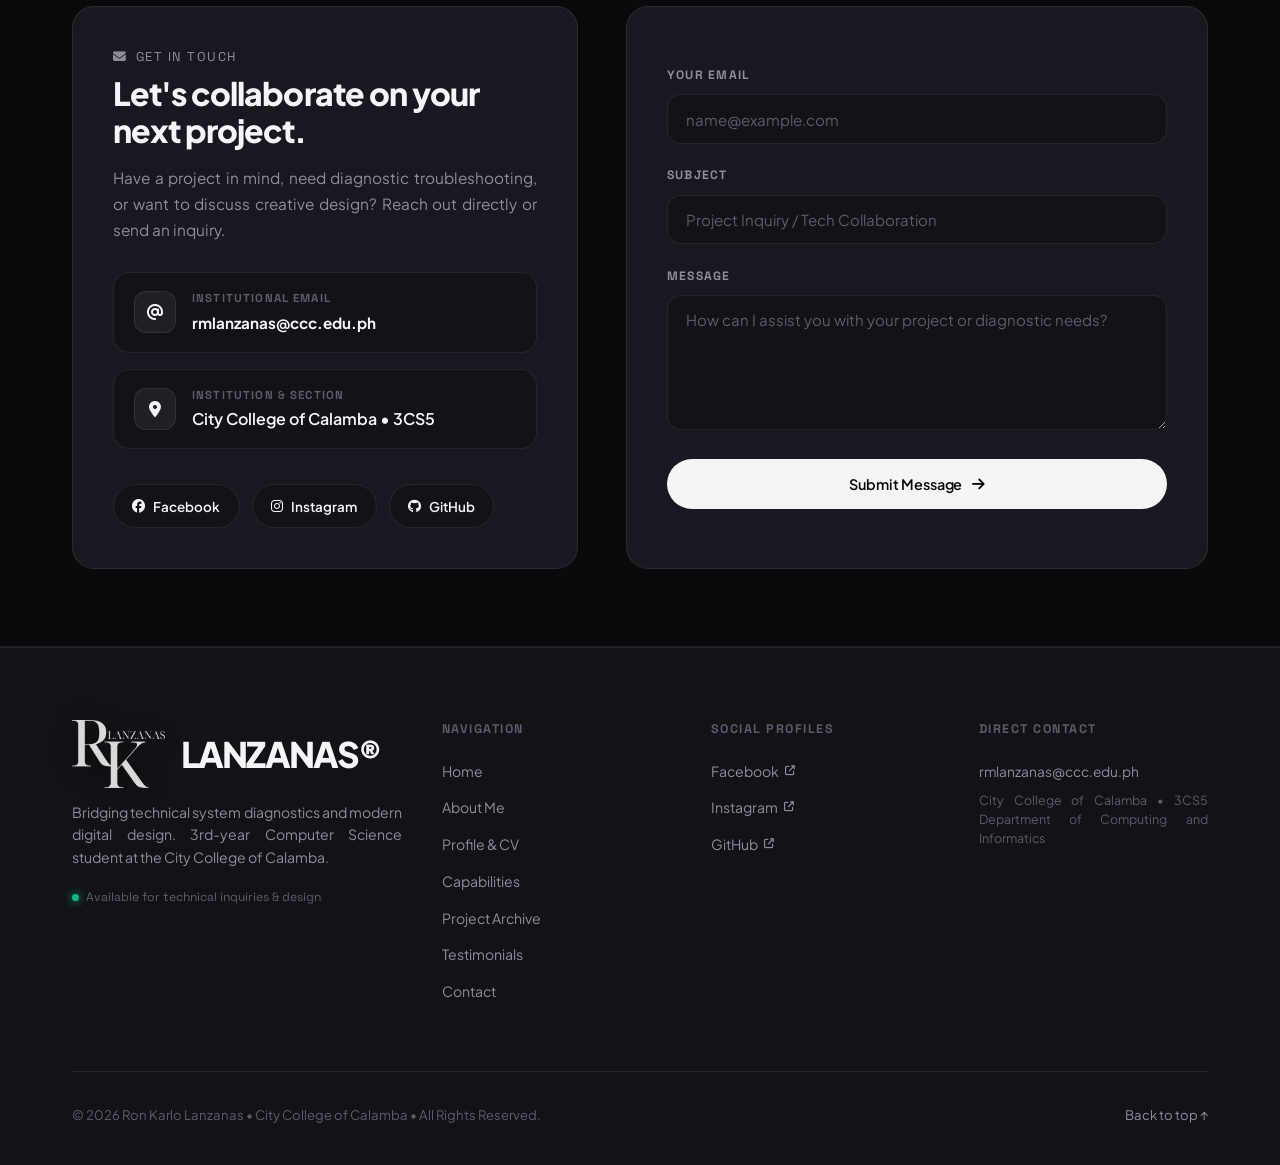
==== commit 80e7873b: "Add scroll animations, reactive moving background objects, mobile/iOS responsiveness, and remove bot" ====
--- a/index.html
+++ b/index.html
@@ -2,11 +2,14 @@
 <html lang="en">
 <head>
   <meta charset="UTF-8">
-  <meta name="viewport" content="width=device-width, initial-scale=1.0">
+  <meta name="viewport" content="width=device-width, initial-scale=1.0, viewport-fit=cover">
+  <meta name="apple-mobile-web-app-capable" content="yes">
+  <meta name="apple-mobile-web-app-status-bar-style" content="black-translucent">
   <title>Ron Karlo Lanzanas — Creative &amp; Technical Portfolio</title>
   
-  <!-- Website Favicon from uploaded logo -->
+  <!-- Website Favicon & iOS Touch Icon from uploaded logo -->
   <link rel="icon" type="image/png" href="site-logo.png">
+  <link rel="apple-touch-icon" href="site-logo.png">
 
   <!-- Modern Clean Typography Fonts -->
   <link rel="preconnect" href="https://fonts.googleapis.com">
@@ -21,8 +24,53 @@
 </head>
 <body>
 
-  <!-- Ambient lighting effect -->
-  <div class="bg-ambient"></div>
+  <!-- Reactive Moving Objects Background -->
+  <div class="bg-ambient" id="bgReactiveStage" aria-hidden="true">
+    <div class="bg-cursor-orb" id="bgCursorOrb"></div>
+
+    <!-- Moving 3D Wireframe Cube Object -->
+    <div class="bg-floating-obj obj-cube-wrap" data-depth="0.22">
+      <div class="obj-cube">
+        <span class="cube-face face-front"></span>
+        <span class="cube-face face-back"></span>
+        <span class="cube-face face-right"></span>
+        <span class="cube-face face-left"></span>
+        <span class="cube-face face-top"></span>
+        <span class="cube-face face-bottom"></span>
+      </div>
+    </div>
+
+    <!-- Moving Orbital Gyro Ring Object -->
+    <div class="bg-floating-obj obj-gyro-wrap" data-depth="0.16">
+      <div class="obj-gyro">
+        <span class="gyro-ring ring-1"></span>
+        <span class="gyro-ring ring-2"></span>
+        <span class="gyro-core"></span>
+      </div>
+    </div>
+
+    <!-- Moving Geometric Prism / Diamond Object -->
+    <div class="bg-floating-obj obj-prism-wrap" data-depth="0.28">
+      <div class="obj-prism"></div>
+    </div>
+
+    <!-- Moving Floating Capsule / Torus Object -->
+    <div class="bg-floating-obj obj-torus-wrap" data-depth="0.19">
+      <div class="obj-torus"></div>
+    </div>
+
+    <!-- Moving Secondary Mini Cube Object -->
+    <div class="bg-floating-obj obj-minicube-wrap" data-depth="0.25">
+      <div class="obj-cube mini">
+        <span class="cube-face face-front"></span>
+        <span class="cube-face face-back"></span>
+        <span class="cube-face face-right"></span>
+        <span class="cube-face face-left"></span>
+        <span class="cube-face face-top"></span>
+        <span class="cube-face face-bottom"></span>
+      </div>
+    </div>
+  </div>
 
   <!-- Header / Navigation Bar -->
   <header>
@@ -31,7 +79,7 @@
         <img src="site-logo.png" alt="Ron Karlo Lanzanas Logo" class="nav-logo-img">
       </a>
 
-      <ul class="nav-links">
+      <ul class="nav-links" id="navLinksMenu">
         <li><a href="#home" class="active">Home</a></li>
         <li><a href="#about">About</a></li>
         <li><a href="#profile-overview">Profile &amp; CV</a></li>
@@ -45,7 +93,10 @@
         <button id="themeToggle" class="theme-toggle-btn" title="Toggle Theme" aria-label="Toggle Theme">
           <i class="fa-solid fa-moon"></i>
         </button>
-        <a href="#contact" class="btn btn-outline" style="padding: 0.55rem 1.25rem; font-size: 0.85rem;">Let's Talk</a>
+        <a href="#contact" class="btn btn-outline nav-cta-btn" style="padding: 0.55rem 1.25rem; font-size: 0.85rem;">Let's Talk</a>
+        <button id="mobileMenuBtn" class="mobile-menu-btn" title="Open Menu" aria-label="Toggle Navigation Menu" aria-expanded="false">
+          <i class="fa-solid fa-bars"></i>
+        </button>
       </div>
     </div>
   </header>
@@ -416,78 +467,6 @@
       <!-- Categories Container (Separate category sections rendered by main.js) -->
       <div id="categoriesContainer"></div>
 
-      <!-- Project Detail Box with Live Preview and Redirect Action Links -->
-      <div class="project-detail-panel" id="projectDetailPanel">
-        <div class="project-detail-header">
-          <div>
-            <div class="section-label" id="detailNumber">PROJECT № 01</div>
-            <h3 class="project-detail-title" id="detailTitle">CodeShark</h3>
-          </div>
-          <div style="display: flex; gap: 0.8rem; flex-wrap: wrap;">
-            <a href="https://drive.google.com/drive/folders/1fra4YcWejXfrocQfoYDBPHqZmjQgm9KX" target="_blank" rel="noopener noreferrer" id="detailViewBtn" class="btn btn-primary" style="padding: 0.65rem 1.4rem; font-size: 0.88rem;">
-              <span>Download CodeShark</span>
-              <i class="fa-solid fa-download"></i>
-            </a>
-            <a href="https://drive.google.com/drive/folders/1fra4YcWejXfrocQfoYDBPHqZmjQgm9KX" target="_blank" rel="noopener noreferrer" id="detailDriveBtn" class="btn btn-outline" style="padding: 0.65rem 1.3rem; font-size: 0.88rem;">
-              <span>Open Project Folder</span>
-              <i class="fa-solid fa-arrow-up-right-from-square"></i>
-            </a>
-          </div>
-        </div>
-
-        <div class="project-detail-grid">
-          <div>
-            <div class="detail-grid">
-              <div class="detail-item">
-                <h4><i class="fa-solid fa-triangle-exclamation"></i> Problem</h4>
-                <p id="detailProblem">
-                  Creating an engaging, gamified desktop learning tool where programming students practice coding syntax, typing speed (WPM), accuracy, and problem solving in solo and local multiplayer modes.
-                </p>
-              </div>
-
-              <div class="detail-item">
-                <h4><i class="fa-solid fa-code"></i> Tech Stack / Tools</h4>
-                <p id="detailTech">
-                  GameMaker Studio, GML (GameMaker Language), Sound Design, Local Multiplayer Socket / Peer Architecture, UI State Machine.
-                </p>
-              </div>
-
-              <div class="detail-item">
-                <h4><i class="fa-solid fa-circle-check"></i> Outcome</h4>
-                <p id="detailOutcome">
-                  Designed and engineered a complete interactive game featuring single player modes, local multiplayer lobby, WPM tracking, and sound system.
-                </p>
-              </div>
-            </div>
-
-            <!-- Developers attribution field (shown ONLY when developers are defined) -->
-            <div id="detailDevsBox" style="margin-bottom: 1.8rem; padding: 0.9rem 1.2rem; background: var(--badge-bg); border: 1px solid var(--border-color); border-radius: 12px;">
-              <span style="font-family: var(--font-mono); font-size: 0.72rem; text-transform: uppercase; letter-spacing: 0.1em; color: var(--text-dim); display: block; margin-bottom: 0.2rem;">
-                <i class="fa-solid fa-users"></i> Project Developers
-              </span>
-              <span id="detailDevs" style="font-size: 0.9rem; font-weight: 600; color: var(--text-main);">
-                Lanzanas, Ron Karlo &bull; Cacao, John Carlo &bull; Jacobo, Elijah Gabriel
-              </span>
-            </div>
-
-            <div class="detail-actions">
-              <a href="#contact" class="btn btn-outline" style="padding: 0.75rem 1.6rem;">
-                <span>Inquire About Similar Work</span>
-                <i class="fa-solid fa-arrow-right"></i>
-              </a>
-            </div>
-          </div>
-
-          <!-- Clickable Sidebar Thumbnail that also redirects to the project view -->
-          <div class="detail-preview-box" title="Click to view full asset" id="detailPreviewBox">
-            <img src="project_codeshark.jpg" id="detailPreviewImg" alt="Project Preview">
-            <div class="detail-preview-badge">
-              <i class="fa-solid fa-expand"></i> Click to Open Full Asset
-            </div>
-          </div>
-        </div>
-      </div>
-
     </div>
   </section>
 
--- a/css/style.css
+++ b/css/style.css
@@ -56,17 +56,222 @@
   text-justify: inter-word;
 }
 
-/* Ambient glow */
+/* Reactive Moving Objects Background */
 .bg-ambient {
   position: fixed;
-  top: -20%;
-  left: 50%;
-  transform: translateX(-50%);
-  width: 1100px;
-  height: 650px;
-  background: radial-gradient(circle, rgba(255, 255, 255, 0.04) 0%, rgba(0, 0, 0, 0) 70%);
+  inset: 0;
+  width: 100vw;
+  height: 100vh;
+  overflow: hidden;
   pointer-events: none;
   z-index: 0;
+  perspective: 1000px;
+}
+
+.bg-cursor-orb {
+  position: absolute;
+  top: 0;
+  left: 0;
+  width: 520px;
+  height: 520px;
+  margin-left: -260px;
+  margin-top: -260px;
+  border-radius: 50%;
+  background: radial-gradient(circle, rgba(255, 255, 255, 0.065) 0%, rgba(255, 255, 255, 0.015) 45%, transparent 70%);
+  will-change: transform;
+  transition: background 0.4s ease;
+}
+
+[data-theme="light"] .bg-cursor-orb {
+  background: radial-gradient(circle, rgba(0, 0, 0, 0.06) 0%, rgba(0, 0, 0, 0.018) 45%, transparent 70%);
+}
+
+.bg-floating-obj {
+  position: absolute;
+  will-change: transform;
+  transform-style: preserve-3d;
+}
+
+.obj-cube-wrap {
+  top: 16%;
+  left: 8%;
+}
+
+.obj-gyro-wrap {
+  top: 62%;
+  right: 9%;
+}
+
+.obj-prism-wrap {
+  top: 24%;
+  right: 16%;
+}
+
+.obj-torus-wrap {
+  top: 74%;
+  left: 14%;
+}
+
+.obj-minicube-wrap {
+  top: 46%;
+  left: 48%;
+}
+
+/* 3D Rotating Wireframe Cube */
+.obj-cube {
+  width: 76px;
+  height: 76px;
+  position: relative;
+  transform-style: preserve-3d;
+  animation: rotateCube3D 22s linear infinite;
+}
+
+.obj-cube.mini {
+  width: 44px;
+  height: 44px;
+  animation: rotateCube3D 16s linear infinite reverse;
+}
+
+.cube-face {
+  position: absolute;
+  inset: 0;
+  border: 1.5px solid rgba(255, 255, 255, 0.14);
+  background: rgba(255, 255, 255, 0.015);
+  border-radius: 6px;
+  box-shadow: 0 0 18px rgba(255, 255, 255, 0.03) inset;
+}
+
+[data-theme="light"] .cube-face {
+  border-color: rgba(0, 0, 0, 0.18);
+  background: rgba(0, 0, 0, 0.02);
+  box-shadow: 0 4px 14px rgba(0, 0, 0, 0.06);
+}
+
+.obj-cube .face-front  { transform: translateZ(38px); }
+.obj-cube .face-back   { transform: rotateY(180deg) translateZ(38px); }
+.obj-cube .face-right  { transform: rotateY(90deg) translateZ(38px); }
+.obj-cube .face-left   { transform: rotateY(-90deg) translateZ(38px); }
+.obj-cube .face-top    { transform: rotateX(90deg) translateZ(38px); }
+.obj-cube .face-bottom { transform: rotateX(-90deg) translateZ(38px); }
+
+.obj-cube.mini .face-front  { transform: translateZ(22px); }
+.obj-cube.mini .face-back   { transform: rotateY(180deg) translateZ(22px); }
+.obj-cube.mini .face-right  { transform: rotateY(90deg) translateZ(22px); }
+.obj-cube.mini .face-left   { transform: rotateY(-90deg) translateZ(22px); }
+.obj-cube.mini .face-top    { transform: rotateX(90deg) translateZ(22px); }
+.obj-cube.mini .face-bottom { transform: rotateX(-90deg) translateZ(22px); }
+
+@keyframes rotateCube3D {
+  0%   { transform: rotateX(0deg) rotateY(0deg) rotateZ(0deg); }
+  50%  { transform: rotateX(180deg) rotateY(220deg) rotateZ(90deg); }
+  100% { transform: rotateX(360deg) rotateY(360deg) rotateZ(360deg); }
+}
+
+/* Orbital Gyro Rings Object */
+.obj-gyro {
+  width: 118px;
+  height: 118px;
+  position: relative;
+  transform-style: preserve-3d;
+  animation: floatGyro 18s ease-in-out infinite;
+}
+
+.gyro-ring {
+  position: absolute;
+  inset: 0;
+  border-radius: 50%;
+  border: 1.5px solid rgba(255, 255, 255, 0.14);
+}
+
+[data-theme="light"] .gyro-ring {
+  border-color: rgba(0, 0, 0, 0.18);
+  box-shadow: 0 4px 12px rgba(0, 0, 0, 0.06);
+}
+
+.gyro-ring.ring-1 {
+  animation: spinGyroRing1 12s linear infinite;
+}
+
+.gyro-ring.ring-2 {
+  inset: 14px;
+  border-style: dashed;
+  animation: spinGyroRing2 15s linear infinite reverse;
+}
+
+.gyro-core {
+  position: absolute;
+  top: 50%;
+  left: 50%;
+  width: 14px;
+  height: 14px;
+  margin: -7px 0 0 -7px;
+  border-radius: 50%;
+  background: rgba(255, 255, 255, 0.25);
+  box-shadow: 0 0 16px rgba(255, 255, 255, 0.35);
+}
+
+[data-theme="light"] .gyro-core {
+  background: rgba(0, 0, 0, 0.35);
+  box-shadow: 0 2px 10px rgba(0, 0, 0, 0.22);
+}
+
+@keyframes spinGyroRing1 {
+  0%   { transform: rotateX(65deg) rotateY(0deg) rotateZ(0deg); }
+  100% { transform: rotateX(65deg) rotateY(360deg) rotateZ(360deg); }
+}
+
+@keyframes spinGyroRing2 {
+  0%   { transform: rotateX(-45deg) rotateY(45deg) rotateZ(0deg); }
+  100% { transform: rotateX(-45deg) rotateY(45deg) rotateZ(360deg); }
+}
+
+@keyframes floatGyro {
+  0%, 100% { transform: translateY(0px) rotate(0deg); }
+  50%      { transform: translateY(-22px) rotate(12deg); }
+}
+
+/* Geometric Diamond Prism Object */
+.obj-prism {
+  width: 64px;
+  height: 64px;
+  border: 1.5px solid rgba(255, 255, 255, 0.14);
+  background: linear-gradient(135deg, rgba(255, 255, 255, 0.05), transparent);
+  border-radius: 14px;
+  transform: rotate(45deg);
+  animation: floatPrism 14s ease-in-out infinite;
+}
+
+[data-theme="light"] .obj-prism {
+  border-color: rgba(0, 0, 0, 0.18);
+  background: linear-gradient(135deg, rgba(0, 0, 0, 0.045), transparent);
+  box-shadow: 0 6px 18px rgba(0, 0, 0, 0.07);
+}
+
+@keyframes floatPrism {
+  0%, 100% { transform: rotate(45deg) translateY(0) scale(1); }
+  50%      { transform: rotate(135deg) translateY(-18px) scale(1.08); }
+}
+
+/* Floating Torus Ring Object */
+.obj-torus {
+  width: 86px;
+  height: 86px;
+  border-radius: 50%;
+  border: 10px solid rgba(255, 255, 255, 0.06);
+  outline: 1.5px solid rgba(255, 255, 255, 0.13);
+  outline-offset: 6px;
+  animation: floatTorus 16s ease-in-out infinite;
+}
+
+[data-theme="light"] .obj-torus {
+  border-color: rgba(0, 0, 0, 0.07);
+  outline-color: rgba(0, 0, 0, 0.17);
+  box-shadow: 0 6px 18px rgba(0, 0, 0, 0.06);
+}
+
+@keyframes floatTorus {
+  0%, 100% { transform: translate(0, 0) rotateX(35deg) rotateY(-25deg); }
+  50%      { transform: translate(16px, -20px) rotateX(55deg) rotateY(35deg); }
 }
 
 /* Container */
@@ -2210,7 +2415,54 @@
   opacity: 1;
 }
 
-/* Responsive */
+/* Scroll Reveal Animations (Placed after component rules so transition applies cleanly) */
+.scroll-reveal {
+  opacity: 0;
+  transform: translate3d(0, var(--reveal-offset, 28px), 0);
+  transition: opacity 0.55s cubic-bezier(0.22, 1, 0.36, 1), transform 0.55s cubic-bezier(0.22, 1, 0.36, 1), border-color 0.35s ease, background-color 0.35s ease, box-shadow 0.35s ease;
+  will-change: opacity, transform;
+}
+
+.scroll-reveal.is-visible {
+  opacity: 1;
+  transform: translate3d(0, 0, 0);
+}
+
+/* Mobile Hamburger Button (Hidden on Desktop) */
+.mobile-menu-btn {
+  display: none;
+  background: transparent;
+  border: 1px solid var(--border-color);
+  color: var(--text-main);
+  width: 40px;
+  height: 40px;
+  border-radius: 50%;
+  cursor: pointer;
+  align-items: center;
+  justify-content: center;
+  font-size: 1rem;
+  transition: var(--transition-smooth);
+  -webkit-tap-highlight-color: transparent;
+}
+
+.mobile-menu-btn:hover {
+  border-color: var(--border-focus);
+  background: var(--badge-bg);
+}
+
+/* iOS & Mobile Touch Optimizations */
+html {
+  -webkit-text-size-adjust: 100%;
+  text-size-adjust: 100%;
+}
+
+button,
+a {
+  -webkit-tap-highlight-color: transparent;
+  touch-action: manipulation;
+}
+
+/* Responsive: Tablets & Mobile Navigation (<= 960px) */
 @media (max-width: 960px) {
   .hero-grid,
   .about-grid,
@@ -2224,11 +2476,11 @@
   }
 
   .hero-title {
-    font-size: 2.8rem;
+    font-size: 2.75rem;
   }
 
   .hero-title span {
-    font-size: 2rem;
+    font-size: 1.9rem;
   }
 
   .skills-grid,
@@ -2237,7 +2489,422 @@
     grid-template-columns: 1fr;
   }
 
+  .mobile-menu-btn {
+    display: inline-flex;
+  }
+
   .nav-links {
+    position: fixed;
+    top: 78px;
+    left: 0;
+    right: 0;
+    background: rgba(12, 12, 16, 0.96);
+    backdrop-filter: blur(20px);
+    -webkit-backdrop-filter: blur(20px);
+    border-bottom: 1px solid var(--border-color);
+    flex-direction: column;
+    align-items: stretch;
+    gap: 0.25rem;
+    padding: 1rem 1.5rem 1.4rem;
+    box-shadow: 0 20px 40px rgba(0, 0, 0, 0.45);
+    opacity: 0;
+    visibility: hidden;
+    transform: translateY(-12px);
+    pointer-events: none;
+    transition: opacity 0.28s ease, transform 0.28s ease, visibility 0.28s ease;
+    z-index: 99;
+  }
+
+  [data-theme="light"] .nav-links {
+    background: rgba(250, 250, 252, 0.97);
+    box-shadow: 0 18px 36px rgba(0, 0, 0, 0.12);
+  }
+
+  .nav-links.mobile-open {
+    opacity: 1;
+    visibility: visible;
+    transform: translateY(0);
+    pointer-events: auto;
+  }
+
+  .nav-links li a {
+    display: block;
+    padding: 0.75rem 0.9rem;
+    font-size: 0.98rem;
+    font-weight: 600;
+    border-radius: 12px;
+  }
+
+  .nav-links li a.active,
+  .nav-links li a:hover {
+    background: var(--badge-bg);
+  }
+
+  .nav-links li a::after {
     display: none;
   }
-}
+
+  .hero-card-stack {
+    max-width: 390px;
+    margin: 0 auto;
+  }
+
+  .cv-card-identity {
+    max-width: 440px;
+    width: 100%;
+    margin: 0 auto;
+  }
+}
+
+/* Responsive: Smartphones — iPhone & Android (<= 640px) */
+@media (max-width: 640px) {
+  .container {
+    padding-left: max(1.15rem, env(safe-area-inset-left));
+    padding-right: max(1.15rem, env(safe-area-inset-right));
+  }
+
+  /* Avoid awkward justified rivers of whitespace on narrow phone screens */
+  p,
+  .about-content p,
+  .testimonial-text,
+  .contact-info-col > p,
+  .cv-item-desc li {
+    text-align: left;
+  }
+
+  .nav-inner {
+    height: 68px;
+  }
+
+  .nav-links {
+    top: 68px;
+  }
+
+  .nav-logo-img {
+    height: 42px;
+    max-width: 66px;
+  }
+
+  .nav-actions {
+    gap: 0.55rem;
+  }
+
+  .nav-cta-btn {
+    padding: 0.45rem 0.9rem !important;
+    font-size: 0.78rem !important;
+  }
+
+  .theme-toggle-btn,
+  .mobile-menu-btn {
+    width: 38px;
+    height: 38px;
+    padding: 0;
+  }
+
+  /* Hero Section on Mobile */
+  .hero-section {
+    padding: 2.6rem 0 3rem;
+  }
+
+  .hero-grid {
+    gap: 2rem;
+  }
+
+  .hero-meta {
+    font-size: 0.7rem;
+    padding: 0.35rem 0.7rem;
+    line-height: 1.4;
+    white-space: normal;
+  }
+
+  .hero-title {
+    font-size: clamp(2rem, 8.5vw, 2.5rem);
+    line-height: 1.1;
+    margin-bottom: 1rem;
+  }
+
+  .hero-title span {
+    font-size: clamp(1.25rem, 5.4vw, 1.65rem);
+    margin-top: 0.25rem;
+  }
+
+  .hero-description {
+    font-size: 0.96rem;
+    line-height: 1.65;
+    margin-bottom: 1.6rem;
+  }
+
+  .hero-actions {
+    display: grid;
+    grid-template-columns: 1fr 1fr;
+    gap: 0.65rem;
+    width: 100%;
+  }
+
+  .hero-actions .btn {
+    width: 100%;
+    padding: 0.78rem 0.9rem;
+    font-size: 0.82rem;
+  }
+
+  .hero-card-stack {
+    max-width: 310px;
+  }
+
+  .hero-portrait-cutout {
+    transform: scale(1.06);
+  }
+
+  .profile-badge-overlay {
+    left: 0.6rem;
+    right: 0.6rem;
+    bottom: 0.75rem;
+    padding: 0.75rem 1rem;
+    border-radius: 14px;
+  }
+
+  .badge-name {
+    font-size: 0.88rem;
+  }
+
+  .badge-role {
+    font-size: 0.68rem;
+  }
+
+  /* Sections & Cards on Mobile */
+  .section-padding,
+  .cv-overview-section {
+    padding: 3.2rem 0;
+  }
+
+  .section-header {
+    margin-bottom: 1.4rem;
+    gap: 0.8rem;
+  }
+
+  .section-title,
+  .about-content .section-title,
+  .contact-info-col h3 {
+    font-size: clamp(1.55rem, 6.5vw, 1.95rem);
+    line-height: 1.2;
+  }
+
+  .about-content,
+  .skill-category-card,
+  .testimonial-card,
+  .contact-info-col,
+  .contact-form-card,
+  .cv-card-identity,
+  .cv-block {
+    padding: 1.45rem 1.3rem;
+    border-radius: 18px;
+  }
+
+  .about-stat {
+    padding: 1.35rem 1.4rem;
+    border-radius: 16px;
+  }
+
+  .about-stat-num {
+    font-size: 1.7rem;
+  }
+
+  .about-email-box {
+    padding: 0.95rem 1.1rem;
+  }
+
+  /* Portfolio Categories & Touch Carousels */
+  .category-quick-nav {
+    flex-wrap: nowrap;
+    overflow-x: auto;
+    padding-bottom: 0.4rem;
+    margin-bottom: 1.6rem;
+    -webkit-overflow-scrolling: touch;
+    scrollbar-width: none;
+  }
+
+  .category-quick-nav::-webkit-scrollbar {
+    display: none;
+  }
+
+  .cat-pill-btn {
+    flex-shrink: 0;
+    padding: 0.5rem 1rem;
+    font-size: 0.78rem;
+  }
+
+  .category-name {
+    font-size: 1.15rem;
+  }
+
+  .category-subtitle {
+    font-size: 0.76rem;
+  }
+
+  .project-card {
+    flex: 0 0 82vw;
+    max-width: 295px;
+  }
+
+  .project-card-thumb {
+    height: 175px;
+  }
+
+  /* Modal & Fanned Playing Cards on Mobile / iOS */
+  .project-modal {
+    padding: 0.75rem;
+    align-items: flex-end;
+  }
+
+  .modal-dialog {
+    max-height: 90vh;
+    max-height: 90dvh;
+    border-radius: 20px;
+  }
+
+  .modal-header {
+    padding: 1.2rem 1.3rem;
+  }
+
+  .modal-title {
+    font-size: 1.3rem;
+  }
+
+  .modal-body {
+    padding: 1.25rem 1.3rem;
+    gap: 1.4rem;
+  }
+
+  .fanned-deck-cards {
+    height: 265px;
+  }
+
+  .fanned-card {
+    width: 170px;
+    height: 238px;
+    padding: 6px 6px 22px;
+  }
+
+  .fanned-deck-counter {
+    font-size: 0.65rem;
+    text-align: center;
+  }
+
+  .modal-footer {
+    padding: 1.1rem 1.3rem;
+    flex-direction: column-reverse;
+    align-items: stretch;
+  }
+
+  .modal-footer > button,
+  .modal-footer > div {
+    width: 100%;
+  }
+
+  .modal-footer > div {
+    display: flex;
+    flex-direction: column;
+    gap: 0.6rem;
+  }
+
+  .modal-footer .btn {
+    width: 100%;
+    justify-content: center;
+  }
+
+  /* Prevent iOS Safari auto-zoom on form input focus (requires >= 16px) */
+  .form-control {
+    font-size: 16px;
+    padding: 0.85rem 1rem;
+  }
+
+  /* Footer on Mobile */
+  footer {
+    padding: 3rem 0 calc(2rem + env(safe-area-inset-bottom));
+  }
+
+  .footer-main-grid {
+    gap: 1.8rem;
+    margin-bottom: 2.2rem;
+  }
+
+  .footer-logo-img {
+    height: 52px;
+  }
+
+  .footer-brand-text {
+    font-size: 1.75rem;
+  }
+
+  .footer-bottom {
+    flex-direction: column;
+    align-items: flex-start;
+    gap: 0.6rem;
+  }
+
+  /* Toast Notification on Mobile */
+  .toast {
+    left: 1rem;
+    right: 1rem;
+    bottom: max(1.2rem, env(safe-area-inset-bottom));
+    justify-content: center;
+    text-align: center;
+    padding: 0.85rem 1.2rem;
+    font-size: 0.82rem;
+  }
+
+  /* Scale down background floating objects on phone viewports */
+  .obj-cube {
+    width: 50px;
+    height: 50px;
+  }
+  .obj-cube .face-front  { transform: translateZ(25px); }
+  .obj-cube .face-back   { transform: rotateY(180deg) translateZ(25px); }
+  .obj-cube .face-right  { transform: rotateY(90deg) translateZ(25px); }
+  .obj-cube .face-left   { transform: rotateY(-90deg) translateZ(25px); }
+  .obj-cube .face-top    { transform: rotateX(90deg) translateZ(25px); }
+  .obj-cube .face-bottom { transform: rotateX(-90deg) translateZ(25px); }
+
+  .obj-gyro {
+    width: 78px;
+    height: 78px;
+  }
+
+  .obj-prism {
+    width: 44px;
+    height: 44px;
+  }
+
+  .obj-torus {
+    width: 58px;
+    height: 58px;
+    border-width: 7px;
+  }
+
+  .bg-cursor-orb {
+    width: 320px;
+    height: 320px;
+    margin-left: -160px;
+    margin-top: -160px;
+  }
+}
+
+/* Responsive: Compact Phones — iPhone SE / Mini & Small Android (<= 380px) */
+@media (max-width: 380px) {
+  .hero-actions {
+    grid-template-columns: 1fr;
+  }
+
+  .nav-cta-btn {
+    display: none;
+  }
+
+  .cv-data-grid {
+    grid-template-columns: 1fr;
+  }
+
+  .fanned-card {
+    width: 148px;
+    height: 210px;
+  }
+}
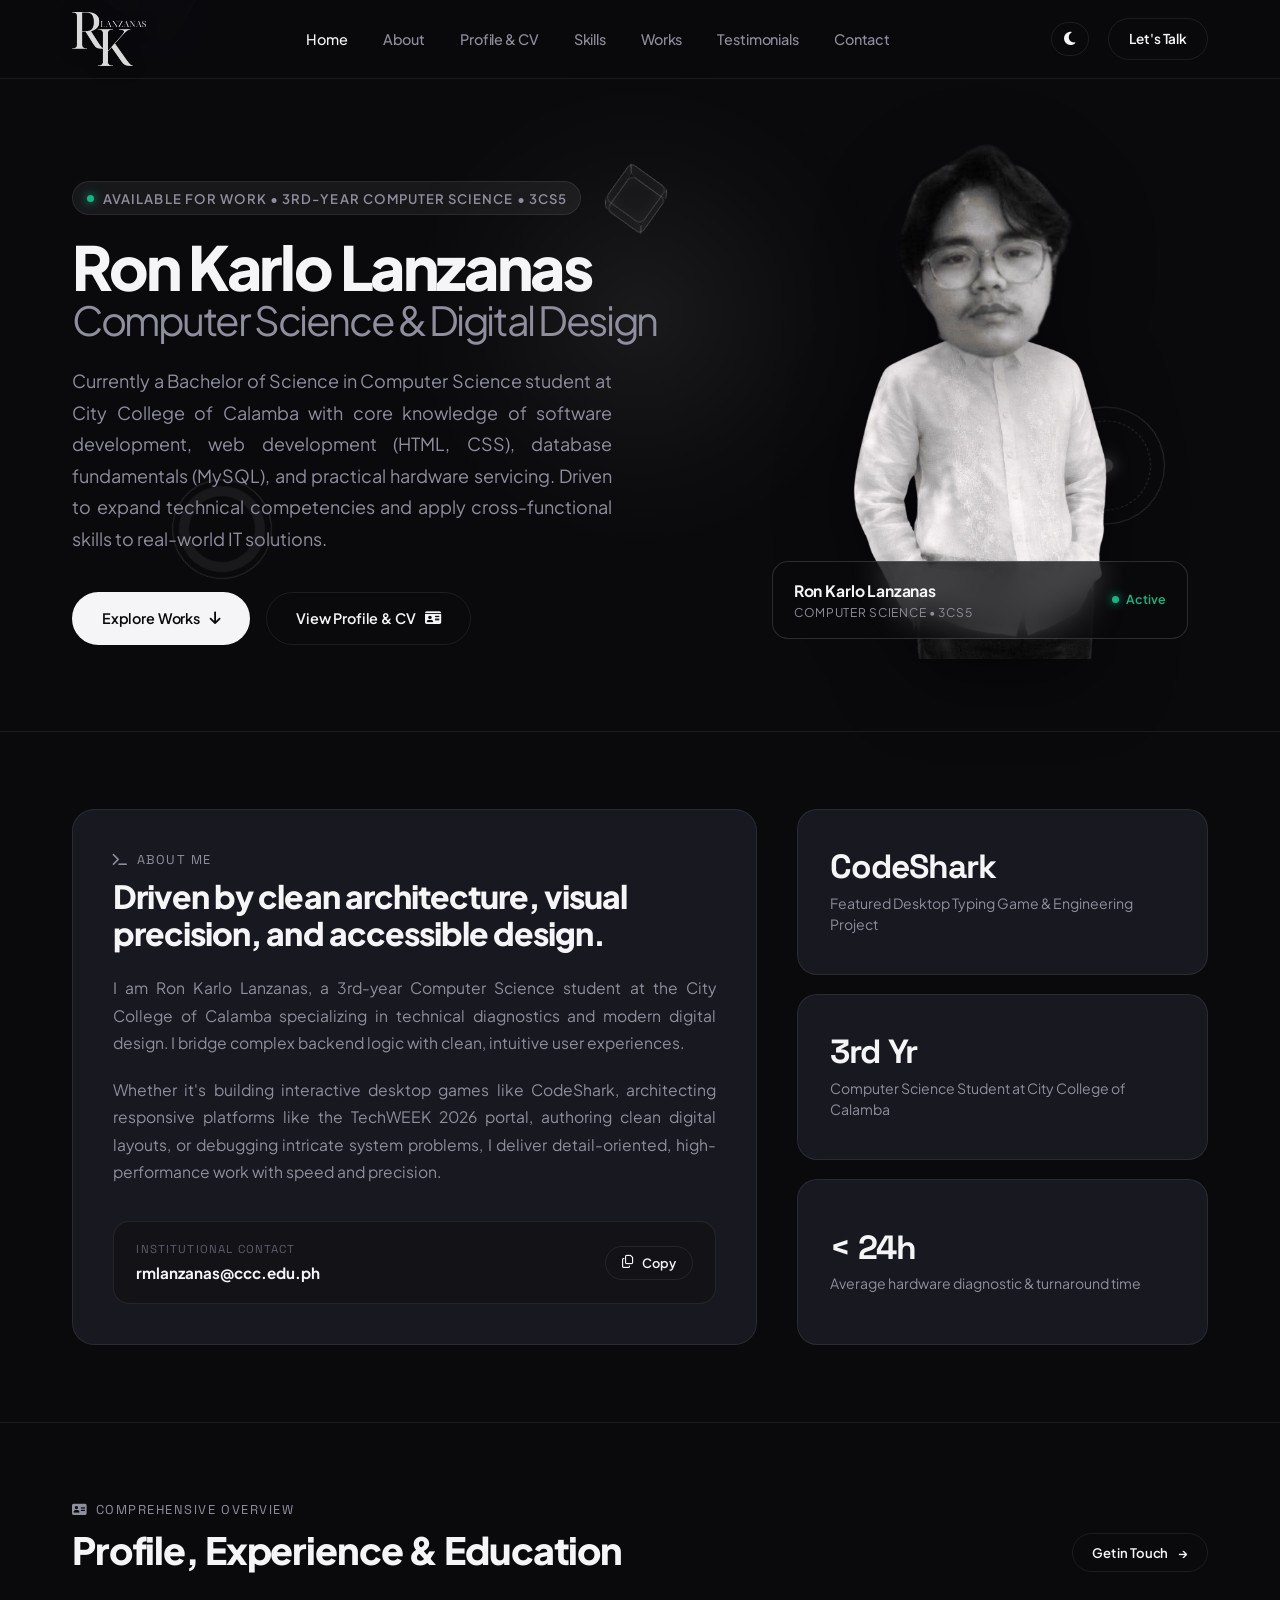
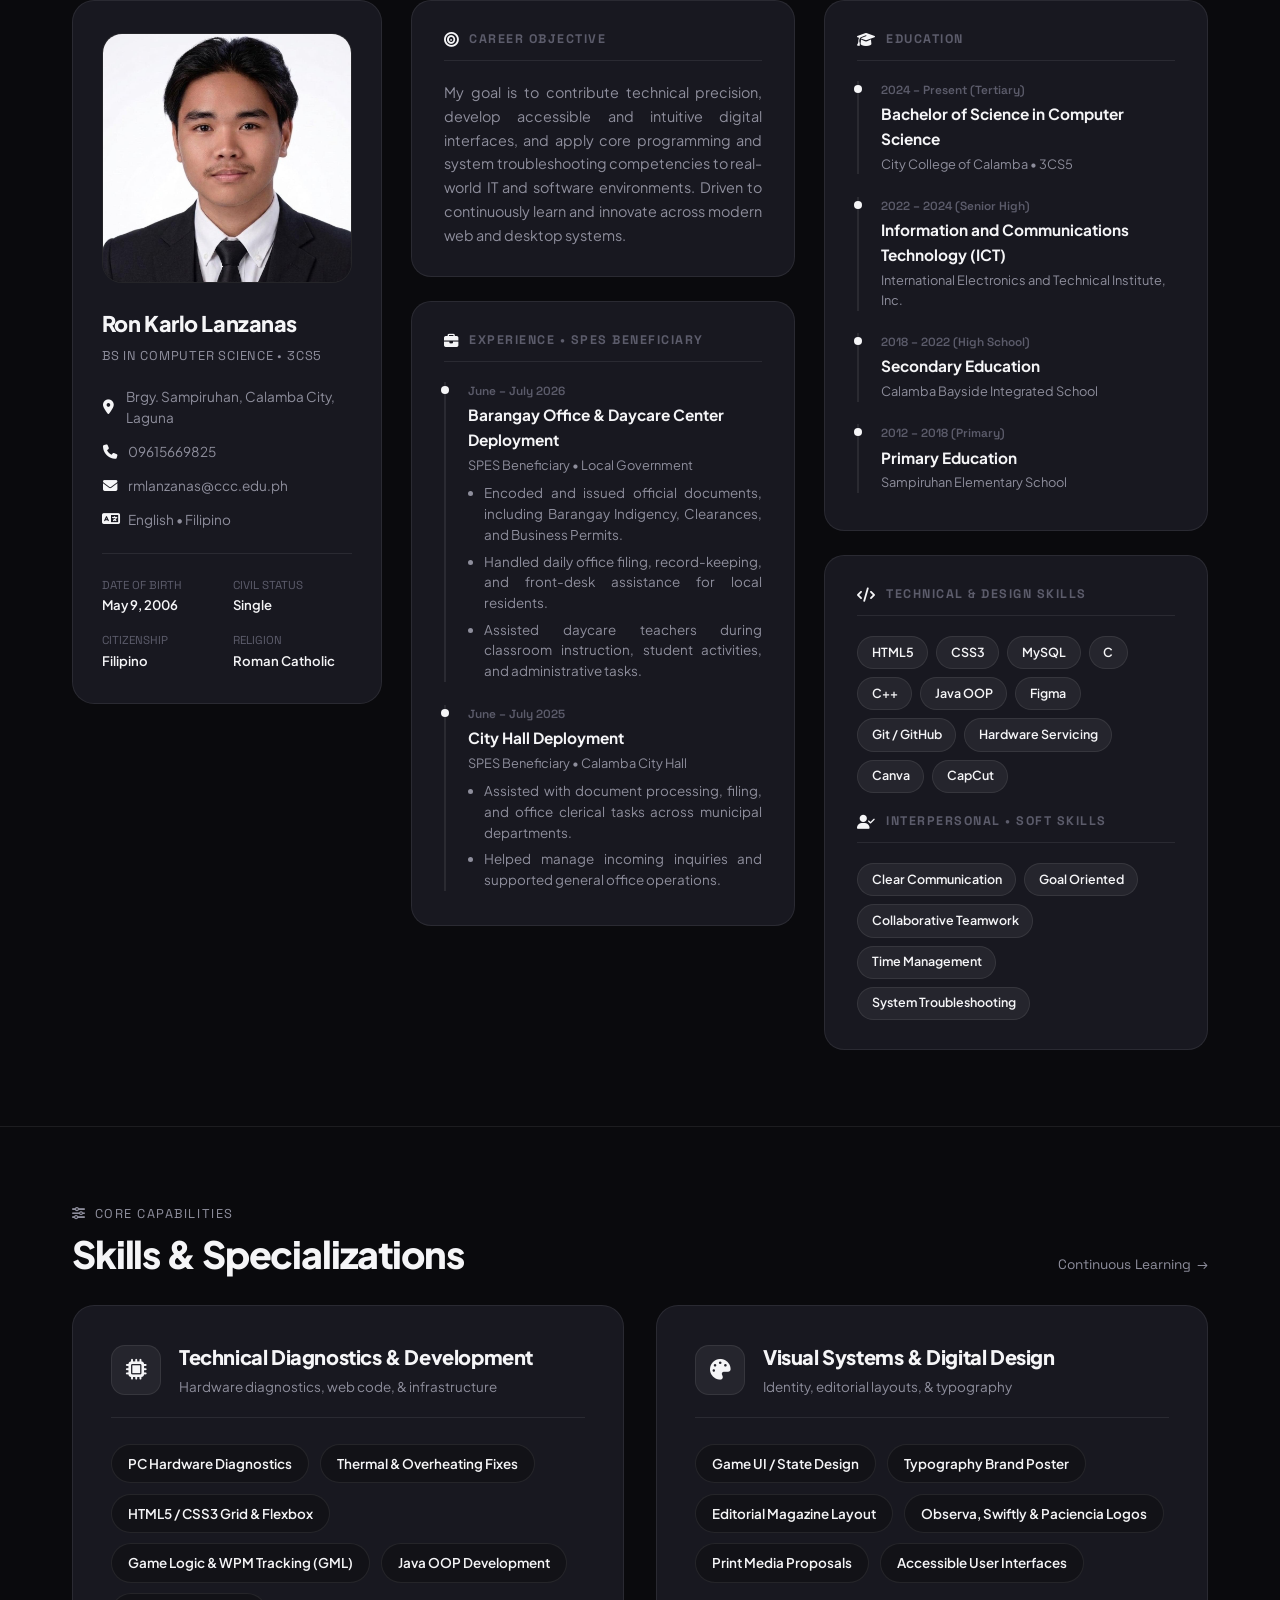
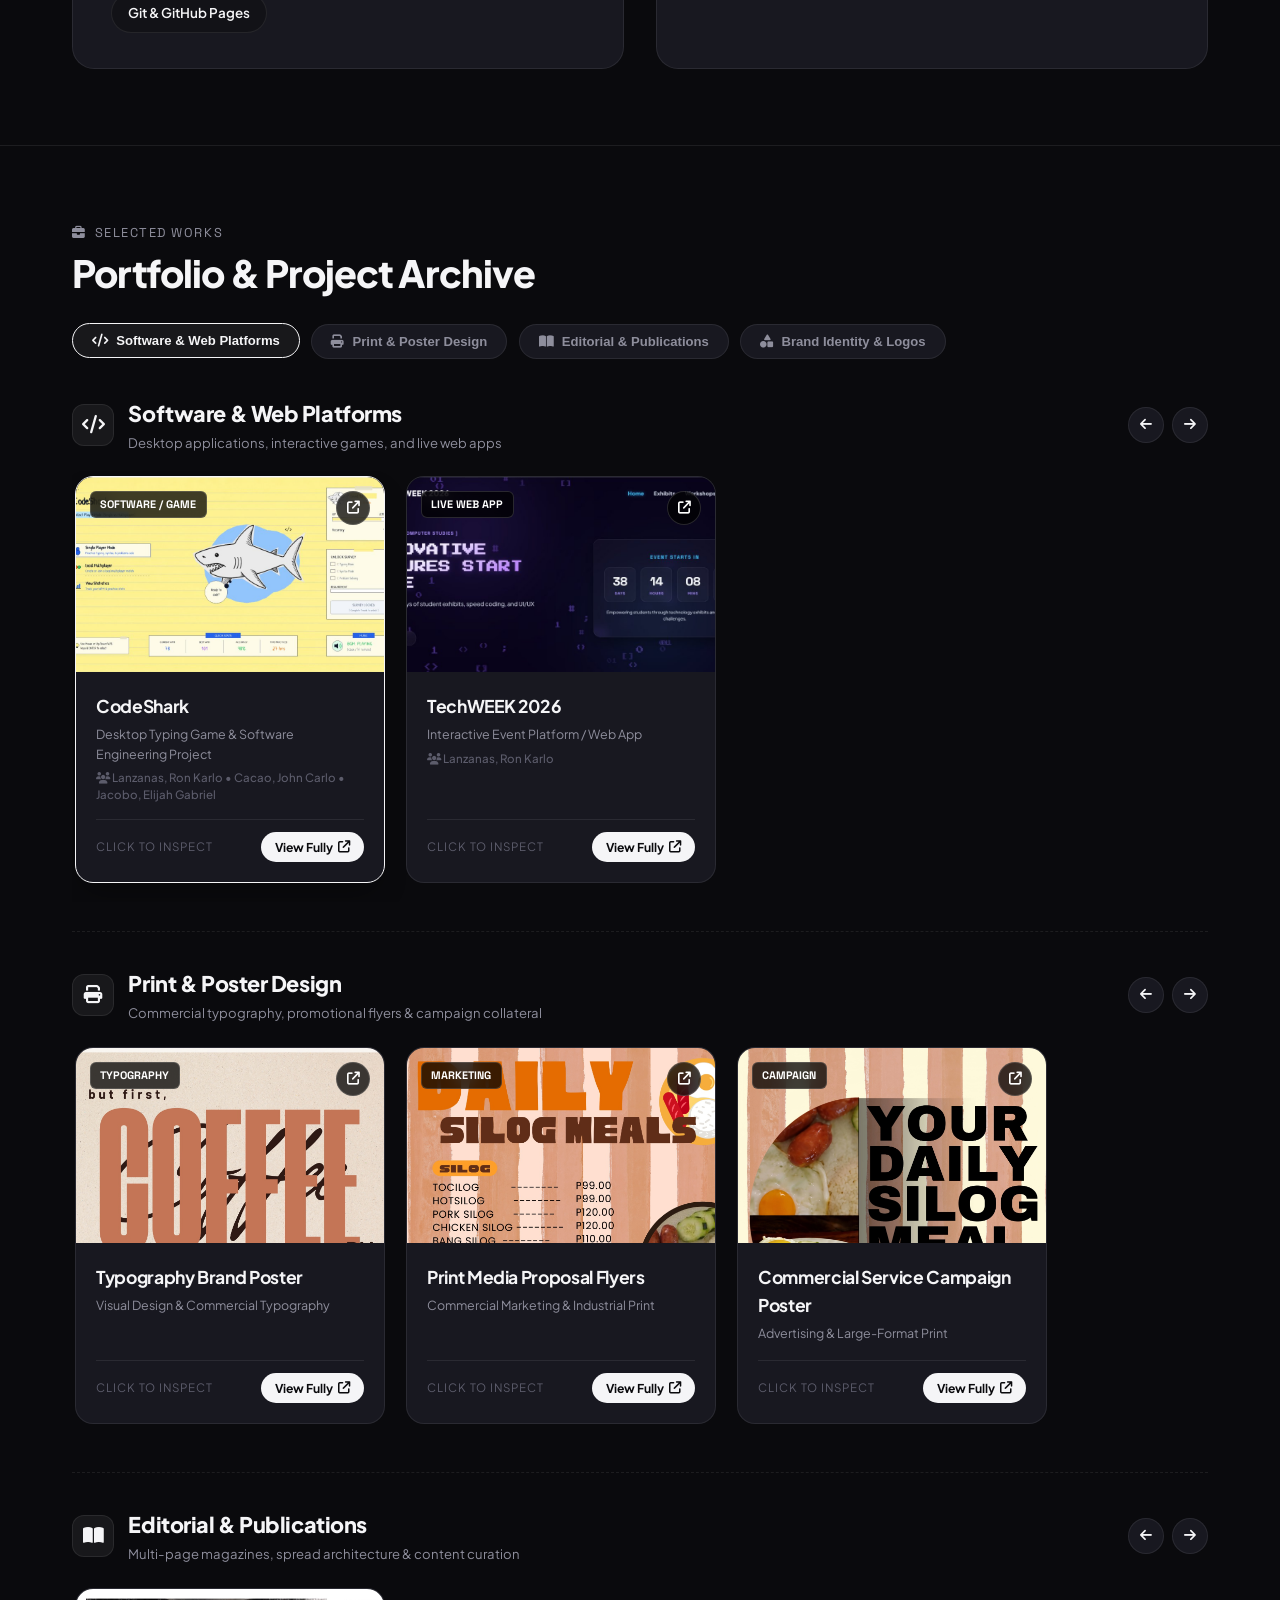
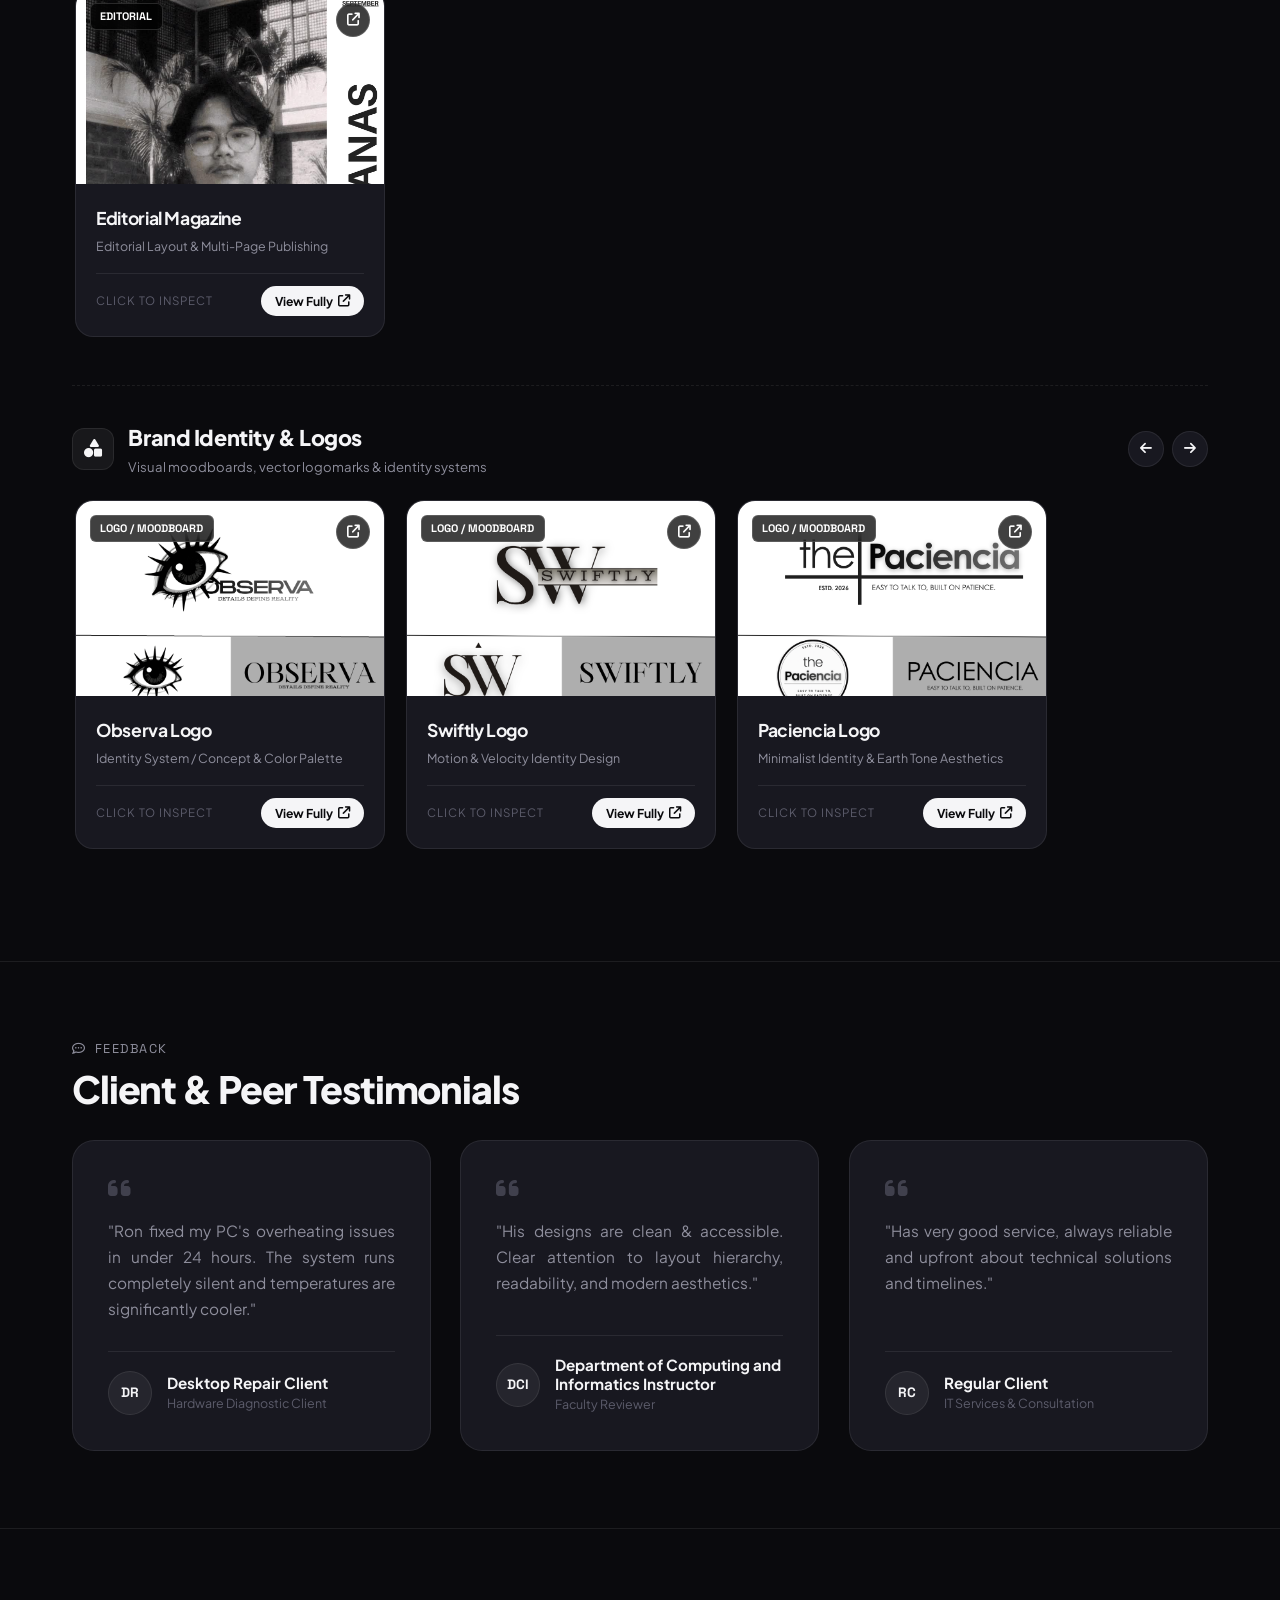
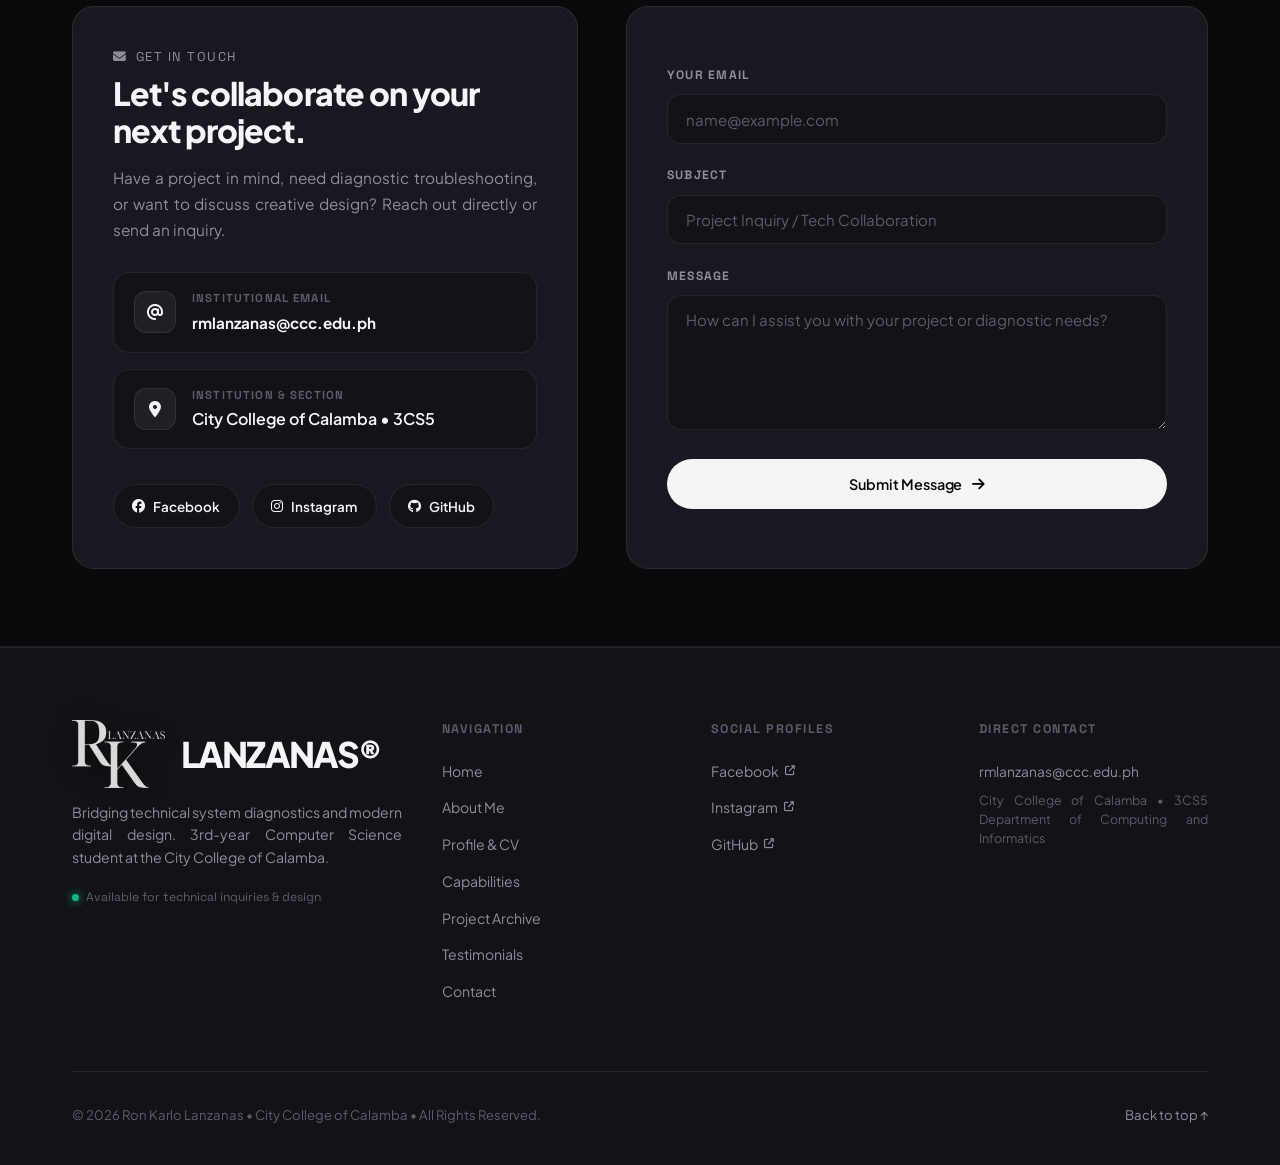
==== commit 91861e30: "Update interactive cartoon head cursor tracking and UI" ====
--- a/index.html
+++ b/index.html
@@ -136,7 +136,8 @@
       <div class="hero-image-wrapper">
         <div class="hero-card-stack">
           <div class="profile-card" id="heroProfileCard">
-            <img src="ron-homepage-nobg.png" id="heroPortraitImg" class="hero-portrait-cutout" alt="Ron Karlo Lanzanas Portrait">
+            <img src="ron-body-nobg.png" id="heroBodyImg" class="hero-portrait-cutout hero-body-layer" alt="Ron Karlo Lanzanas Body">
+            <img src="ron-head-nobg.png" id="heroHeadImg" class="hero-portrait-cutout hero-head-layer" alt="Ron Karlo Lanzanas Head">
 
             <div class="profile-badge-overlay">
               <div>
--- a/css/style.css
+++ b/css/style.css
@@ -564,10 +564,22 @@
 
 .hero-portrait-cutout {
   z-index: 2;
-  transform: scale(1.12);
+  filter: drop-shadow(0 18px 36px rgba(0, 0, 0, 0.5));
+}
+
+.hero-body-layer {
+  z-index: 2;
+  transform: scale(1);
   transform-origin: center bottom;
-  filter: drop-shadow(0 18px 36px rgba(0, 0, 0, 0.5));
-  transition: transform 0.35s ease;
+}
+
+.hero-head-layer {
+  z-index: 3;
+  transform-origin: 50.8% 26.5%;
+  transform: scale(1.85);
+  transition: none !important;
+  will-change: transform;
+  filter: drop-shadow(0 14px 24px rgba(0, 0, 0, 0.48));
 }
 
 /* Pixelated Canvas Layer */
@@ -2651,8 +2663,8 @@
     max-width: 310px;
   }
 
-  .hero-portrait-cutout {
-    transform: scale(1.06);
+  .hero-body-layer {
+    transform: scale(1);
   }
 
   .profile-badge-overlay {
